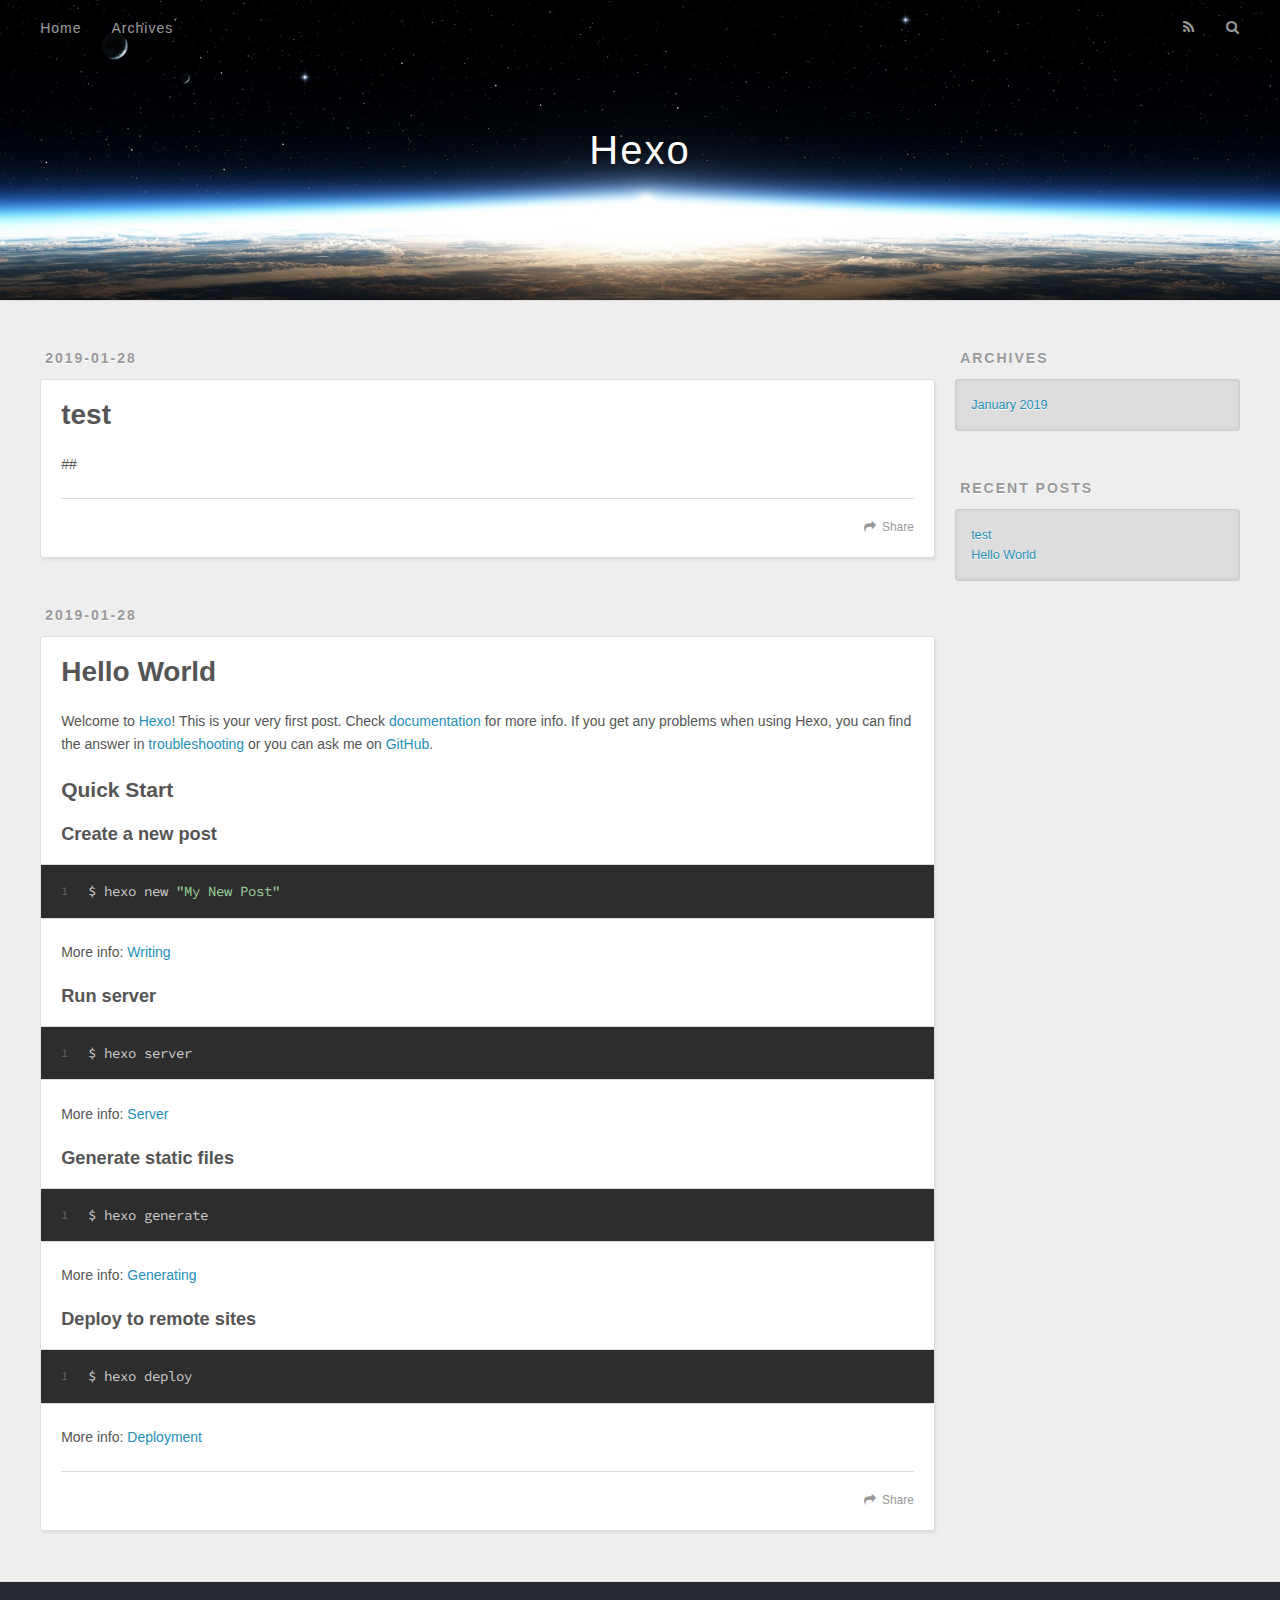
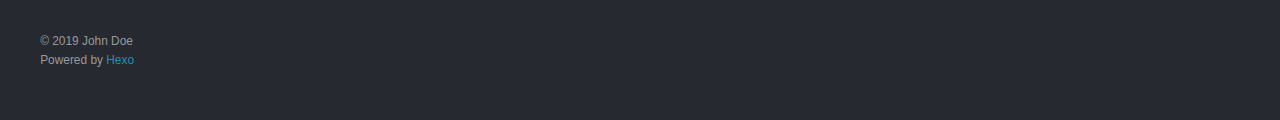
==== index.html @ 54858bb7 "Site updated: 2019-01-28 17:36:18" ====
<!DOCTYPE html>
<html>
<head><meta name="generator" content="Hexo 3.8.0">
  <meta charset="utf-8">
  

  
  <title>Hexo</title>
  <meta name="viewport" content="width=device-width, initial-scale=1, maximum-scale=1">
  <meta property="og:type" content="website">
<meta property="og:title" content="Hexo">
<meta property="og:url" content="http://yoursite.com/index.html">
<meta property="og:site_name" content="Hexo">
<meta property="og:locale" content="default">
<meta name="twitter:card" content="summary">
<meta name="twitter:title" content="Hexo">
  
    <link rel="alternate" href="/atom.xml" title="Hexo" type="application/atom+xml">
  
  
    <link rel="icon" href="/favicon.png">
  
  
    <link href="//fonts.googleapis.com/css?family=Source+Code+Pro" rel="stylesheet" type="text/css">
  
  <link rel="stylesheet" href="/css/style.css">
</head>
</html>
<body>
  <div id="container">
    <div id="wrap">
      <header id="header">
  <div id="banner"></div>
  <div id="header-outer" class="outer">
    <div id="header-title" class="inner">
      <h1 id="logo-wrap">
        <a href="/" id="logo">Hexo</a>
      </h1>
      
    </div>
    <div id="header-inner" class="inner">
      <nav id="main-nav">
        <a id="main-nav-toggle" class="nav-icon"></a>
        
          <a class="main-nav-link" href="/">Home</a>
        
          <a class="main-nav-link" href="/archives">Archives</a>
        
      </nav>
      <nav id="sub-nav">
        
          <a id="nav-rss-link" class="nav-icon" href="/atom.xml" title="RSS Feed"></a>
        
        <a id="nav-search-btn" class="nav-icon" title="Search"></a>
      </nav>
      <div id="search-form-wrap">
        <form action="//google.com/search" method="get" accept-charset="UTF-8" class="search-form"><input type="search" name="q" class="search-form-input" placeholder="Search"><button type="submit" class="search-form-submit">&#xF002;</button><input type="hidden" name="sitesearch" value="http://yoursite.com"></form>
      </div>
    </div>
  </div>
</header>
      <div class="outer">
        <section id="main">
  
    <article id="post-test" class="article article-type-post" itemscope="" itemprop="blogPost">
  <div class="article-meta">
    <a href="/2019/01/28/test/" class="article-date">
  <time datetime="2019-01-28T07:30:56.000Z" itemprop="datePublished">2019-01-28</time>
</a>
    
  </div>
  <div class="article-inner">
    
    
      <header class="article-header">
        
  
    <h1 itemprop="name">
      <a class="article-title" href="/2019/01/28/test/">test</a>
    </h1>
  

      </header>
    
    <div class="article-entry" itemprop="articleBody">
      
        <p>## </p>

      
    </div>
    <footer class="article-footer">
      <a data-url="http://yoursite.com/2019/01/28/test/" data-id="cjrg51cmo0001dwgxxmwcrqjn" class="article-share-link">Share</a>
      
      
    </footer>
  </div>
  
</article>


  
    <article id="post-hello-world" class="article article-type-post" itemscope="" itemprop="blogPost">
  <div class="article-meta">
    <a href="/2019/01/28/hello-world/" class="article-date">
  <time datetime="2019-01-28T06:48:23.303Z" itemprop="datePublished">2019-01-28</time>
</a>
    
  </div>
  <div class="article-inner">
    
    
      <header class="article-header">
        
  
    <h1 itemprop="name">
      <a class="article-title" href="/2019/01/28/hello-world/">Hello World</a>
    </h1>
  

      </header>
    
    <div class="article-entry" itemprop="articleBody">
      
        <p>Welcome to <a href="https://hexo.io/" target="_blank" rel="noopener">Hexo</a>! This is your very first post. Check <a href="https://hexo.io/docs/" target="_blank" rel="noopener">documentation</a> for more info. If you get any problems when using Hexo, you can find the answer in <a href="https://hexo.io/docs/troubleshooting.html" target="_blank" rel="noopener">troubleshooting</a> or you can ask me on <a href="https://github.com/hexojs/hexo/issues" target="_blank" rel="noopener">GitHub</a>.</p>
<h2 id="Quick-Start"><a href="#Quick-Start" class="headerlink" title="Quick Start"></a>Quick Start</h2><h3 id="Create-a-new-post"><a href="#Create-a-new-post" class="headerlink" title="Create a new post"></a>Create a new post</h3><figure class="highlight bash"><table><tr><td class="gutter"><pre><span class="line">1</span><br></pre></td><td class="code"><pre><span class="line">$ hexo new <span class="string">"My New Post"</span></span><br></pre></td></tr></table></figure>
<p>More info: <a href="https://hexo.io/docs/writing.html" target="_blank" rel="noopener">Writing</a></p>
<h3 id="Run-server"><a href="#Run-server" class="headerlink" title="Run server"></a>Run server</h3><figure class="highlight bash"><table><tr><td class="gutter"><pre><span class="line">1</span><br></pre></td><td class="code"><pre><span class="line">$ hexo server</span><br></pre></td></tr></table></figure>
<p>More info: <a href="https://hexo.io/docs/server.html" target="_blank" rel="noopener">Server</a></p>
<h3 id="Generate-static-files"><a href="#Generate-static-files" class="headerlink" title="Generate static files"></a>Generate static files</h3><figure class="highlight bash"><table><tr><td class="gutter"><pre><span class="line">1</span><br></pre></td><td class="code"><pre><span class="line">$ hexo generate</span><br></pre></td></tr></table></figure>
<p>More info: <a href="https://hexo.io/docs/generating.html" target="_blank" rel="noopener">Generating</a></p>
<h3 id="Deploy-to-remote-sites"><a href="#Deploy-to-remote-sites" class="headerlink" title="Deploy to remote sites"></a>Deploy to remote sites</h3><figure class="highlight bash"><table><tr><td class="gutter"><pre><span class="line">1</span><br></pre></td><td class="code"><pre><span class="line">$ hexo deploy</span><br></pre></td></tr></table></figure>
<p>More info: <a href="https://hexo.io/docs/deployment.html" target="_blank" rel="noopener">Deployment</a></p>

      
    </div>
    <footer class="article-footer">
      <a data-url="http://yoursite.com/2019/01/28/hello-world/" data-id="cjrg51cmb0000dwgxkte7wqhw" class="article-share-link">Share</a>
      
      
    </footer>
  </div>
  
</article>


  


</section>
        
          <aside id="sidebar">
  
    

  
    

  
    
  
    
  <div class="widget-wrap">
    <h3 class="widget-title">Archives</h3>
    <div class="widget">
      <ul class="archive-list"><li class="archive-list-item"><a class="archive-list-link" href="/archives/2019/01/">January 2019</a></li></ul>
    </div>
  </div>


  
    
  <div class="widget-wrap">
    <h3 class="widget-title">Recent Posts</h3>
    <div class="widget">
      <ul>
        
          <li>
            <a href="/2019/01/28/test/">test</a>
          </li>
        
          <li>
            <a href="/2019/01/28/hello-world/">Hello World</a>
          </li>
        
      </ul>
    </div>
  </div>

  
</aside>
        
      </div>
      <footer id="footer">
  
  <div class="outer">
    <div id="footer-info" class="inner">
      &copy; 2019 John Doe<br>
      Powered by <a href="http://hexo.io/" target="_blank">Hexo</a>
    </div>
  </div>
</footer>
    </div>
    <nav id="mobile-nav">
  
    <a href="/" class="mobile-nav-link">Home</a>
  
    <a href="/archives" class="mobile-nav-link">Archives</a>
  
</nav>
    

<script src="//ajax.googleapis.com/ajax/libs/jquery/2.0.3/jquery.min.js"></script>


  <link rel="stylesheet" href="/fancybox/jquery.fancybox.css">
  <script src="/fancybox/jquery.fancybox.pack.js"></script>


<script src="/js/script.js"></script>



  </div>
</body>
</html>
---- css/style.css ----
body {
  width: 100%;
}
body:before,
body:after {
  content: "";
  display: table;
}
body:after {
  clear: both;
}
html,
body,
div,
span,
applet,
object,
iframe,
h1,
h2,
h3,
h4,
h5,
h6,
p,
blockquote,
pre,
a,
abbr,
acronym,
address,
big,
cite,
code,
del,
dfn,
em,
img,
ins,
kbd,
q,
s,
samp,
small,
strike,
strong,
sub,
sup,
tt,
var,
dl,
dt,
dd,
ol,
ul,
li,
fieldset,
form,
label,
legend,
table,
caption,
tbody,
tfoot,
thead,
tr,
th,
td {
  margin: 0;
  padding: 0;
  border: 0;
  outline: 0;
  font-weight: inherit;
  font-style: inherit;
  font-family: inherit;
  font-size: 100%;
  vertical-align: baseline;
}
body {
  line-height: 1;
  color: #000;
  background: #fff;
}
ol,
ul {
  list-style: none;
}
table {
  border-collapse: separate;
  border-spacing: 0;
  vertical-align: middle;
}
caption,
th,
td {
  text-align: left;
  font-weight: normal;
  vertical-align: middle;
}
a img {
  border: none;
}
input,
button {
  margin: 0;
  padding: 0;
}
input::-moz-focus-inner,
button::-moz-focus-inner {
  border: 0;
  padding: 0;
}
@font-face {
  font-family: FontAwesome;
  font-style: normal;
  font-weight: normal;
  src: url("fonts/fontawesome-webfont.eot?v=#4.0.3");
  src: url("fonts/fontawesome-webfont.eot?#iefix&v=#4.0.3") format("embedded-opentype"), url("fonts/fontawesome-webfont.woff?v=#4.0.3") format("woff"), url("fonts/fontawesome-webfont.ttf?v=#4.0.3") format("truetype"), url("fonts/fontawesome-webfont.svg#fontawesomeregular?v=#4.0.3") format("svg");
}
html,
body,
#container {
  height: 100%;
}
body {
  background: #eee;
  font: 14px -apple-system, BlinkMacSystemFont, "Segoe UI", "Roboto", "Oxygen", "Ubuntu", "Cantarell", "Fira Sans", "Droid Sans", "Helvetica Neue", sans-serif;
  -webkit-text-size-adjust: 100%;
}
.outer {
  max-width: 1220px;
  margin: 0 auto;
  padding: 0 20px;
}
.outer:before,
.outer:after {
  content: "";
  display: table;
}
.outer:after {
  clear: both;
}
.inner {
  display: inline;
  float: left;
  width: 98.33333333333333%;
  margin: 0 0.833333333333333%;
}
.left,
.alignleft {
  float: left;
}
.right,
.alignright {
  float: right;
}
.clear {
  clear: both;
}
#container {
  position: relative;
}
.mobile-nav-on {
  overflow: hidden;
}
#wrap {
  height: 100%;
  width: 100%;
  position: absolute;
  top: 0;
  left: 0;
  -webkit-transition: 0.2s ease-out;
  -moz-transition: 0.2s ease-out;
  -ms-transition: 0.2s ease-out;
  transition: 0.2s ease-out;
  z-index: 1;
  background: #eee;
}
.mobile-nav-on #wrap {
  left: 280px;
}
@media screen and (min-width: 768px) {
  #main {
    display: inline;
    float: left;
    width: 73.33333333333333%;
    margin: 0 0.833333333333333%;
  }
}
.article-date,
.article-category-link,
.archive-year,
.widget-title {
  text-decoration: none;
  text-transform: uppercase;
  letter-spacing: 2px;
  color: #999;
  margin-bottom: 1em;
  margin-left: 5px;
  line-height: 1em;
  text-shadow: 0 1px #fff;
  font-weight: bold;
}
.article-inner,
.archive-article-inner {
  background: #fff;
  -webkit-box-shadow: 1px 2px 3px #ddd;
  box-shadow: 1px 2px 3px #ddd;
  border: 1px solid #ddd;
  border-radius: 3px;
}
.article-entry h1,
.widget h1 {
  font-size: 2em;
}
.article-entry h2,
.widget h2 {
  font-size: 1.5em;
}
.article-entry h3,
.widget h3 {
  font-size: 1.3em;
}
.article-entry h4,
.widget h4 {
  font-size: 1.2em;
}
.article-entry h5,
.widget h5 {
  font-size: 1em;
}
.article-entry h6,
.widget h6 {
  font-size: 1em;
  color: #999;
}
.article-entry hr,
.widget hr {
  border: 1px dashed #ddd;
}
.article-entry strong,
.widget strong {
  font-weight: bold;
}
.article-entry em,
.widget em,
.article-entry cite,
.widget cite {
  font-style: italic;
}
.article-entry sup,
.widget sup,
.article-entry sub,
.widget sub {
  font-size: 0.75em;
  line-height: 0;
  position: relative;
  vertical-align: baseline;
}
.article-entry sup,
.widget sup {
  top: -0.5em;
}
.article-entry sub,
.widget sub {
  bottom: -0.2em;
}
.article-entry small,
.widget small {
  font-size: 0.85em;
}
.article-entry acronym,
.widget acronym,
.article-entry abbr,
.widget abbr {
  border-bottom: 1px dotted;
}
.article-entry ul,
.widget ul,
.article-entry ol,
.widget ol,
.article-entry dl,
.widget dl {
  margin: 0 20px;
  line-height: 1.6em;
}
.article-entry ul ul,
.widget ul ul,
.article-entry ol ul,
.widget ol ul,
.article-entry ul ol,
.widget ul ol,
.article-entry ol ol,
.widget ol ol {
  margin-top: 0;
  margin-bottom: 0;
}
.article-entry ul,
.widget ul {
  list-style: disc;
}
.article-entry ol,
.widget ol {
  list-style: decimal;
}
.article-entry dt,
.widget dt {
  font-weight: bold;
}
#header {
  height: 300px;
  position: relative;
  border-bottom: 1px solid #ddd;
}
#header:before,
#header:after {
  content: "";
  position: absolute;
  left: 0;
  right: 0;
  height: 40px;
}
#header:before {
  top: 0;
  background: -webkit-linear-gradient(rgba(0,0,0,0.2), transparent);
  background: -moz-linear-gradient(rgba(0,0,0,0.2), transparent);
  background: -ms-linear-gradient(rgba(0,0,0,0.2), transparent);
  background: linear-gradient(rgba(0,0,0,0.2), transparent);
}
#header:after {
  bottom: 0;
  background: -webkit-linear-gradient(transparent, rgba(0,0,0,0.2));
  background: -moz-linear-gradient(transparent, rgba(0,0,0,0.2));
  background: -ms-linear-gradient(transparent, rgba(0,0,0,0.2));
  background: linear-gradient(transparent, rgba(0,0,0,0.2));
}
#header-outer {
  height: 100%;
  position: relative;
}
#header-inner {
  position: relative;
  overflow: hidden;
}
#banner {
  position: absolute;
  top: 0;
  left: 0;
  width: 100%;
  height: 100%;
  background: url("images/banner.jpg") center #000;
  -webkit-background-size: cover;
  -moz-background-size: cover;
  background-size: cover;
  z-index: -1;
}
#header-title {
  text-align: center;
  height: 40px;
  position: absolute;
  top: 50%;
  left: 0;
  margin-top: -20px;
}
#logo,
#subtitle {
  text-decoration: none;
  color: #fff;
  font-weight: 300;
  text-shadow: 0 1px 4px rgba(0,0,0,0.3);
}
#logo {
  font-size: 40px;
  line-height: 40px;
  letter-spacing: 2px;
}
#subtitle {
  font-size: 16px;
  line-height: 16px;
  letter-spacing: 1px;
}
#subtitle-wrap {
  margin-top: 16px;
}
#main-nav {
  float: left;
  margin-left: -15px;
}
.nav-icon,
.main-nav-link {
  float: left;
  color: #fff;
  opacity: 0.6;
  text-decoration: none;
  text-shadow: 0 1px rgba(0,0,0,0.2);
  -webkit-transition: opacity 0.2s;
  -moz-transition: opacity 0.2s;
  -ms-transition: opacity 0.2s;
  transition: opacity 0.2s;
  display: block;
  padding: 20px 15px;
}
.nav-icon:hover,
.main-nav-link:hover {
  opacity: 1;
}
.nav-icon {
  font-family: FontAwesome;
  text-align: center;
  font-size: 14px;
  width: 14px;
  height: 14px;
  padding: 20px 15px;
  position: relative;
  cursor: pointer;
}
.main-nav-link {
  font-weight: 300;
  letter-spacing: 1px;
}
@media screen and (max-width: 479px) {
  .main-nav-link {
    display: none;
  }
}
#main-nav-toggle {
  display: none;
}
#main-nav-toggle:before {
  content: "\f0c9";
}
@media screen and (max-width: 479px) {
  #main-nav-toggle {
    display: block;
  }
}
#sub-nav {
  float: right;
  margin-right: -15px;
}
#nav-rss-link:before {
  content: "\f09e";
}
#nav-search-btn:before {
  content: "\f002";
}
#search-form-wrap {
  position: absolute;
  top: 15px;
  width: 150px;
  height: 30px;
  right: -150px;
  opacity: 0;
  -webkit-transition: 0.2s ease-out;
  -moz-transition: 0.2s ease-out;
  -ms-transition: 0.2s ease-out;
  transition: 0.2s ease-out;
}
#search-form-wrap.on {
  opacity: 1;
  right: 0;
}
@media screen and (max-width: 479px) {
  #search-form-wrap {
    width: 100%;
    right: -100%;
  }
}
.search-form {
  position: absolute;
  top: 0;
  left: 0;
  right: 0;
  background: #fff;
  padding: 5px 15px;
  border-radius: 15px;
  -webkit-box-shadow: 0 0 10px rgba(0,0,0,0.3);
  box-shadow: 0 0 10px rgba(0,0,0,0.3);
}
.search-form-input {
  border: none;
  background: none;
  color: #555;
  width: 100%;
  font: 13px -apple-system, BlinkMacSystemFont, "Segoe UI", "Roboto", "Oxygen", "Ubuntu", "Cantarell", "Fira Sans", "Droid Sans", "Helvetica Neue", sans-serif;
  outline: none;
}
.search-form-input::-webkit-search-results-decoration,
.search-form-input::-webkit-search-cancel-button {
  -webkit-appearance: none;
}
.search-form-submit {
  position: absolute;
  top: 50%;
  right: 10px;
  margin-top: -7px;
  font: 13px FontAwesome;
  border: none;
  background: none;
  color: #bbb;
  cursor: pointer;
}
.search-form-submit:hover,
.search-form-submit:focus {
  color: #777;
}
.article {
  margin: 50px 0;
}
.article-inner {
  overflow: hidden;
}
.article-meta:before,
.article-meta:after {
  content: "";
  display: table;
}
.article-meta:after {
  clear: both;
}
.article-date {
  float: left;
}
.article-category {
  float: left;
  line-height: 1em;
  color: #ccc;
  text-shadow: 0 1px #fff;
  margin-left: 8px;
}
.article-category:before {
  content: "\2022";
}
.article-category-link {
  margin: 0 12px 1em;
}
.article-header {
  padding: 20px 20px 0;
}
.article-title {
  text-decoration: none;
  font-size: 2em;
  font-weight: bold;
  color: #555;
  line-height: 1.1em;
  -webkit-transition: color 0.2s;
  -moz-transition: color 0.2s;
  -ms-transition: color 0.2s;
  transition: color 0.2s;
}
a.article-title:hover {
  color: #258fb8;
}
.article-entry {
  color: #555;
  padding: 0 20px;
}
.article-entry:before,
.article-entry:after {
  content: "";
  display: table;
}
.article-entry:after {
  clear: both;
}
.article-entry p,
.article-entry table {
  line-height: 1.6em;
  margin: 1.6em 0;
}
.article-entry h1,
.article-entry h2,
.article-entry h3,
.article-entry h4,
.article-entry h5,
.article-entry h6 {
  font-weight: bold;
}
.article-entry h1,
.article-entry h2,
.article-entry h3,
.article-entry h4,
.article-entry h5,
.article-entry h6 {
  line-height: 1.1em;
  margin: 1.1em 0;
}
.article-entry a {
  color: #258fb8;
  text-decoration: none;
}
.article-entry a:hover {
  text-decoration: underline;
}
.article-entry ul,
.article-entry ol,
.article-entry dl {
  margin-top: 1.6em;
  margin-bottom: 1.6em;
}
.article-entry img,
.article-entry video {
  max-width: 100%;
  height: auto;
  display: block;
  margin: auto;
}
.article-entry iframe {
  border: none;
}
.article-entry table {
  width: 100%;
  border-collapse: collapse;
  border-spacing: 0;
}
.article-entry th {
  font-weight: bold;
  border-bottom: 3px solid #ddd;
  padding-bottom: 0.5em;
}
.article-entry td {
  border-bottom: 1px solid #ddd;
  padding: 10px 0;
}
.article-entry blockquote {
  font-family: Georgia, "Times New Roman", serif;
  font-size: 1.4em;
  margin: 1.6em 20px;
  text-align: center;
}
.article-entry blockquote footer {
  font-size: 14px;
  margin: 1.6em 0;
  font-family: -apple-system, BlinkMacSystemFont, "Segoe UI", "Roboto", "Oxygen", "Ubuntu", "Cantarell", "Fira Sans", "Droid Sans", "Helvetica Neue", sans-serif;
}
.article-entry blockquote footer cite:before {
  content: "—";
  padding: 0 0.5em;
}
.article-entry .pullquote {
  text-align: left;
  width: 45%;
  margin: 0;
}
.article-entry .pullquote.left {
  margin-left: 0.5em;
  margin-right: 1em;
}
.article-entry .pullquote.right {
  margin-right: 0.5em;
  margin-left: 1em;
}
.article-entry .caption {
  color: #999;
  display: block;
  font-size: 0.9em;
  margin-top: 0.5em;
  position: relative;
  text-align: center;
}
.article-entry .video-container {
  position: relative;
  padding-top: 56.25%;
  height: 0;
  overflow: hidden;
}
.article-entry .video-container iframe,
.article-entry .video-container object,
.article-entry .video-container embed {
  position: absolute;
  top: 0;
  left: 0;
  width: 100%;
  height: 100%;
  margin-top: 0;
}
.article-more-link a {
  display: inline-block;
  line-height: 1em;
  padding: 6px 15px;
  border-radius: 15px;
  background: #eee;
  color: #999;
  text-shadow: 0 1px #fff;
  text-decoration: none;
}
.article-more-link a:hover {
  background: #258fb8;
  color: #fff;
  text-decoration: none;
  text-shadow: 0 1px #1e7293;
}
.article-footer {
  font-size: 0.85em;
  line-height: 1.6em;
  border-top: 1px solid #ddd;
  padding-top: 1.6em;
  margin: 0 20px 20px;
}
.article-footer:before,
.article-footer:after {
  content: "";
  display: table;
}
.article-footer:after {
  clear: both;
}
.article-footer a {
  color: #999;
  text-decoration: none;
}
.article-footer a:hover {
  color: #555;
}
.article-tag-list-item {
  float: left;
  margin-right: 10px;
}
.article-tag-list-link:before {
  content: "#";
}
.article-comment-link {
  float: right;
}
.article-comment-link:before {
  content: "\f075";
  font-family: FontAwesome;
  padding-right: 8px;
}
.article-share-link {
  cursor: pointer;
  float: right;
  margin-left: 20px;
}
.article-share-link:before {
  content: "\f064";
  font-family: FontAwesome;
  padding-right: 6px;
}
#article-nav {
  position: relative;
}
#article-nav:before,
#article-nav:after {
  content: "";
  display: table;
}
#article-nav:after {
  clear: both;
}
@media screen and (min-width: 768px) {
  #article-nav {
    margin: 50px 0;
  }
  #article-nav:before {
    width: 8px;
    height: 8px;
    position: absolute;
    top: 50%;
    left: 50%;
    margin-top: -4px;
    margin-left: -4px;
    content: "";
    border-radius: 50%;
    background: #ddd;
    -webkit-box-shadow: 0 1px 2px #fff;
    box-shadow: 0 1px 2px #fff;
  }
}
.article-nav-link-wrap {
  text-decoration: none;
  text-shadow: 0 1px #fff;
  color: #999;
  -webkit-box-sizing: border-box;
  -moz-box-sizing: border-box;
  box-sizing: border-box;
  margin-top: 50px;
  text-align: center;
  display: block;
}
.article-nav-link-wrap:hover {
  color: #555;
}
@media screen and (min-width: 768px) {
  .article-nav-link-wrap {
    width: 50%;
    margin-top: 0;
  }
}
@media screen and (min-width: 768px) {
  #article-nav-newer {
    float: left;
    text-align: right;
    padding-right: 20px;
  }
}
@media screen and (min-width: 768px) {
  #article-nav-older {
    float: right;
    text-align: left;
    padding-left: 20px;
  }
}
.article-nav-caption {
  text-transform: uppercase;
  letter-spacing: 2px;
  color: #ddd;
  line-height: 1em;
  font-weight: bold;
}
#article-nav-newer .article-nav-caption {
  margin-right: -2px;
}
.article-nav-title {
  font-size: 0.85em;
  line-height: 1.6em;
  margin-top: 0.5em;
}
.article-share-box {
  position: absolute;
  display: none;
  background: #fff;
  -webkit-box-shadow: 1px 2px 10px rgba(0,0,0,0.2);
  box-shadow: 1px 2px 10px rgba(0,0,0,0.2);
  border-radius: 3px;
  margin-left: -145px;
  overflow: hidden;
  z-index: 1;
}
.article-share-box.on {
  display: block;
}
.article-share-input {
  width: 100%;
  background: none;
  -webkit-box-sizing: border-box;
  -moz-box-sizing: border-box;
  box-sizing: border-box;
  font: 14px -apple-system, BlinkMacSystemFont, "Segoe UI", "Roboto", "Oxygen", "Ubuntu", "Cantarell", "Fira Sans", "Droid Sans", "Helvetica Neue", sans-serif;
  padding: 0 15px;
  color: #555;
  outline: none;
  border: 1px solid #ddd;
  border-radius: 3px 3px 0 0;
  height: 36px;
  line-height: 36px;
}
.article-share-links {
  background: #eee;
}
.article-share-links:before,
.article-share-links:after {
  content: "";
  display: table;
}
.article-share-links:after {
  clear: both;
}
.article-share-twitter,
.article-share-facebook,
.article-share-pinterest,
.article-share-google {
  width: 50px;
  height: 36px;
  display: block;
  float: left;
  position: relative;
  color: #999;
  text-shadow: 0 1px #fff;
}
.article-share-twitter:before,
.article-share-facebook:before,
.article-share-pinterest:before,
.article-share-google:before {
  font-size: 20px;
  font-family: FontAwesome;
  width: 20px;
  height: 20px;
  position: absolute;
  top: 50%;
  left: 50%;
  margin-top: -10px;
  margin-left: -10px;
  text-align: center;
}
.article-share-twitter:hover,
.article-share-facebook:hover,
.article-share-pinterest:hover,
.article-share-google:hover {
  color: #fff;
}
.article-share-twitter:before {
  content: "\f099";
}
.article-share-twitter:hover {
  background: #00aced;
  text-shadow: 0 1px #008abe;
}
.article-share-facebook:before {
  content: "\f09a";
}
.article-share-facebook:hover {
  background: #3b5998;
  text-shadow: 0 1px #2f477a;
}
.article-share-pinterest:before {
  content: "\f0d2";
}
.article-share-pinterest:hover {
  background: #cb2027;
  text-shadow: 0 1px #a21a1f;
}
.article-share-google:before {
  content: "\f0d5";
}
.article-share-google:hover {
  background: #dd4b39;
  text-shadow: 0 1px #be3221;
}
.article-gallery {
  background: #000;
  position: relative;
}
.article-gallery-photos {
  position: relative;
  overflow: hidden;
}
.article-gallery-img {
  display: none;
  max-width: 100%;
}
.article-gallery-img:first-child {
  display: block;
}
.article-gallery-img.loaded {
  position: absolute;
  display: block;
}
.article-gallery-img img {
  display: block;
  max-width: 100%;
  margin: 0 auto;
}
#comments {
  background: #fff;
  -webkit-box-shadow: 1px 2px 3px #ddd;
  box-shadow: 1px 2px 3px #ddd;
  padding: 20px;
  border: 1px solid #ddd;
  border-radius: 3px;
  margin: 50px 0;
}
#comments a {
  color: #258fb8;
}
.archives-wrap {
  margin: 50px 0;
}
.archives:before,
.archives:after {
  content: "";
  display: table;
}
.archives:after {
  clear: both;
}
.archive-year-wrap {
  margin-bottom: 1em;
}
.archives {
  -webkit-column-gap: 10px;
  -moz-column-gap: 10px;
  column-gap: 10px;
}
@media screen and (min-width: 480px) and (max-width: 767px) {
  .archives {
    -webkit-column-count: 2;
    -moz-column-count: 2;
    column-count: 2;
  }
}
@media screen and (min-width: 768px) {
  .archives {
    -webkit-column-count: 3;
    -moz-column-count: 3;
    column-count: 3;
  }
}
.archive-article {
  -webkit-column-break-inside: avoid;
  page-break-inside: avoid;
  overflow: hidden;
  break-inside: avoid-column;
}
.archive-article-inner {
  padding: 10px;
  margin-bottom: 15px;
}
.archive-article-title {
  text-decoration: none;
  font-weight: bold;
  color: #555;
  -webkit-transition: color 0.2s;
  -moz-transition: color 0.2s;
  -ms-transition: color 0.2s;
  transition: color 0.2s;
  line-height: 1.6em;
}
.archive-article-title:hover {
  color: #258fb8;
}
.archive-article-footer {
  margin-top: 1em;
}
.archive-article-date {
  color: #999;
  text-decoration: none;
  font-size: 0.85em;
  line-height: 1em;
  margin-bottom: 0.5em;
  display: block;
}
#page-nav {
  margin: 50px auto;
  background: #fff;
  -webkit-box-shadow: 1px 2px 3px #ddd;
  box-shadow: 1px 2px 3px #ddd;
  border: 1px solid #ddd;
  border-radius: 3px;
  text-align: center;
  color: #999;
  overflow: hidden;
}
#page-nav:before,
#page-nav:after {
  content: "";
  display: table;
}
#page-nav:after {
  clear: both;
}
#page-nav a,
#page-nav span {
  padding: 10px 20px;
  line-height: 1;
  height: 2ex;
}
#page-nav a {
  color: #999;
  text-decoration: none;
}
#page-nav a:hover {
  background: #999;
  color: #fff;
}
#page-nav .prev {
  float: left;
}
#page-nav .next {
  float: right;
}
#page-nav .page-number {
  display: inline-block;
}
@media screen and (max-width: 479px) {
  #page-nav .page-number {
    display: none;
  }
}
#page-nav .current {
  color: #555;
  font-weight: bold;
}
#page-nav .space {
  color: #ddd;
}
#footer {
  background: #262a30;
  padding: 50px 0;
  border-top: 1px solid #ddd;
  color: #999;
}
#footer a {
  color: #258fb8;
  text-decoration: none;
}
#footer a:hover {
  text-decoration: underline;
}
#footer-info {
  line-height: 1.6em;
  font-size: 0.85em;
}
.article-entry pre,
.article-entry .highlight {
  background: #2d2d2d;
  margin: 0 -20px;
  padding: 15px 20px;
  border-style: solid;
  border-color: #ddd;
  border-width: 1px 0;
  overflow: auto;
  color: #ccc;
  line-height: 22.400000000000002px;
}
.article-entry .highlight .gutter pre,
.article-entry .gist .gist-file .gist-data .line-numbers {
  color: #666;
  font-size: 0.85em;
}
.article-entry pre,
.article-entry code {
  font-family: "Source Code Pro", Consolas, Monaco, Menlo, Consolas, monospace;
}
.article-entry code {
  background: #eee;
  text-shadow: 0 1px #fff;
  padding: 0 0.3em;
}
.article-entry pre code {
  background: none;
  text-shadow: none;
  padding: 0;
}
.article-entry .highlight pre {
  border: none;
  margin: 0;
  padding: 0;
}
.article-entry .highlight table {
  margin: 0;
  width: auto;
}
.article-entry .highlight td {
  border: none;
  padding: 0;
}
.article-entry .highlight figcaption {
  font-size: 0.85em;
  color: #999;
  line-height: 1em;
  margin-bottom: 1em;
}
.article-entry .highlight figcaption:before,
.article-entry .highlight figcaption:after {
  content: "";
  display: table;
}
.article-entry .highlight figcaption:after {
  clear: both;
}
.article-entry .highlight figcaption a {
  float: right;
}
.article-entry .highlight .gutter pre {
  text-align: right;
  padding-right: 20px;
}
.article-entry .highlight .line {
  height: 22.400000000000002px;
}
.article-entry .highlight .line.marked {
  background: #515151;
}
.article-entry .gist {
  margin: 0 -20px;
  border-style: solid;
  border-color: #ddd;
  border-width: 1px 0;
  background: #2d2d2d;
  padding: 15px 20px 15px 0;
}
.article-entry .gist .gist-file {
  border: none;
  font-family: "Source Code Pro", Consolas, Monaco, Menlo, Consolas, monospace;
  margin: 0;
}
.article-entry .gist .gist-file .gist-data {
  background: none;
  border: none;
}
.article-entry .gist .gist-file .gist-data .line-numbers {
  background: none;
  border: none;
  padding: 0 20px 0 0;
}
.article-entry .gist .gist-file .gist-data .line-data {
  padding: 0 !important;
}
.article-entry .gist .gist-file .highlight {
  margin: 0;
  padding: 0;
  border: none;
}
.article-entry .gist .gist-file .gist-meta {
  background: #2d2d2d;
  color: #999;
  font: 0.85em -apple-system, BlinkMacSystemFont, "Segoe UI", "Roboto", "Oxygen", "Ubuntu", "Cantarell", "Fira Sans", "Droid Sans", "Helvetica Neue", sans-serif;
  text-shadow: 0 0;
  padding: 0;
  margin-top: 1em;
  margin-left: 20px;
}
.article-entry .gist .gist-file .gist-meta a {
  color: #258fb8;
  font-weight: normal;
}
.article-entry .gist .gist-file .gist-meta a:hover {
  text-decoration: underline;
}
pre .comment,
pre .title {
  color: #999;
}
pre .variable,
pre .attribute,
pre .tag,
pre .regexp,
pre .ruby .constant,
pre .xml .tag .title,
pre .xml .pi,
pre .xml .doctype,
pre .html .doctype,
pre .css .id,
pre .css .class,
pre .css .pseudo {
  color: #f2777a;
}
pre .number,
pre .preprocessor,
pre .built_in,
pre .literal,
pre .params,
pre .constant {
  color: #f99157;
}
pre .class,
pre .ruby .class .title,
pre .css .rules .attribute {
  color: #9c9;
}
pre .string,
pre .value,
pre .inheritance,
pre .header,
pre .ruby .symbol,
pre .xml .cdata {
  color: #9c9;
}
pre .css .hexcolor {
  color: #6cc;
}
pre .function,
pre .python .decorator,
pre .python .title,
pre .ruby .function .title,
pre .ruby .title .keyword,
pre .perl .sub,
pre .javascript .title,
pre .coffeescript .title {
  color: #69c;
}
pre .keyword,
pre .javascript .function {
  color: #c9c;
}
@media screen and (max-width: 479px) {
  #mobile-nav {
    position: absolute;
    top: 0;
    left: 0;
    width: 280px;
    height: 100%;
    background: #191919;
    border-right: 1px solid #fff;
  }
}
@media screen and (max-width: 479px) {
  .mobile-nav-link {
    display: block;
    color: #999;
    text-decoration: none;
    padding: 15px 20px;
    font-weight: bold;
  }
  .mobile-nav-link:hover {
    color: #fff;
  }
}
@media screen and (min-width: 768px) {
  #sidebar {
    display: inline;
    float: left;
    width: 23.333333333333332%;
    margin: 0 0.833333333333333%;
  }
}
.widget-wrap {
  margin: 50px 0;
}
.widget {
  color: #777;
  text-shadow: 0 1px #fff;
  background: #ddd;
  -webkit-box-shadow: 0 -1px 4px #ccc inset;
  box-shadow: 0 -1px 4px #ccc inset;
  border: 1px solid #ccc;
  padding: 15px;
  border-radius: 3px;
}
.widget a {
  color: #258fb8;
  text-decoration: none;
}
.widget a:hover {
  text-decoration: underline;
}
.widget ul ul,
.widget ol ul,
.widget dl ul,
.widget ul ol,
.widget ol ol,
.widget dl ol,
.widget ul dl,
.widget ol dl,
.widget dl dl {
  margin-left: 15px;
  list-style: disc;
}
.widget {
  line-height: 1.6em;
  word-wrap: break-word;
  font-size: 0.9em;
}
.widget ul,
.widget ol {
  list-style: none;
  margin: 0;
}
.widget ul ul,
.widget ol ul,
.widget ul ol,
.widget ol ol {
  margin: 0 20px;
}
.widget ul ul,
.widget ol ul {
  list-style: disc;
}
.widget ul ol,
.widget ol ol {
  list-style: decimal;
}
.category-list-count,
.tag-list-count,
.archive-list-count {
  padding-left: 5px;
  color: #999;
  font-size: 0.85em;
}
.category-list-count:before,
.tag-list-count:before,
.archive-list-count:before {
  content: "(";
}
.category-list-count:after,
.tag-list-count:after,
.archive-list-count:after {
  content: ")";
}
.tagcloud a {
  margin-right: 5px;
  display: inline-block;
}
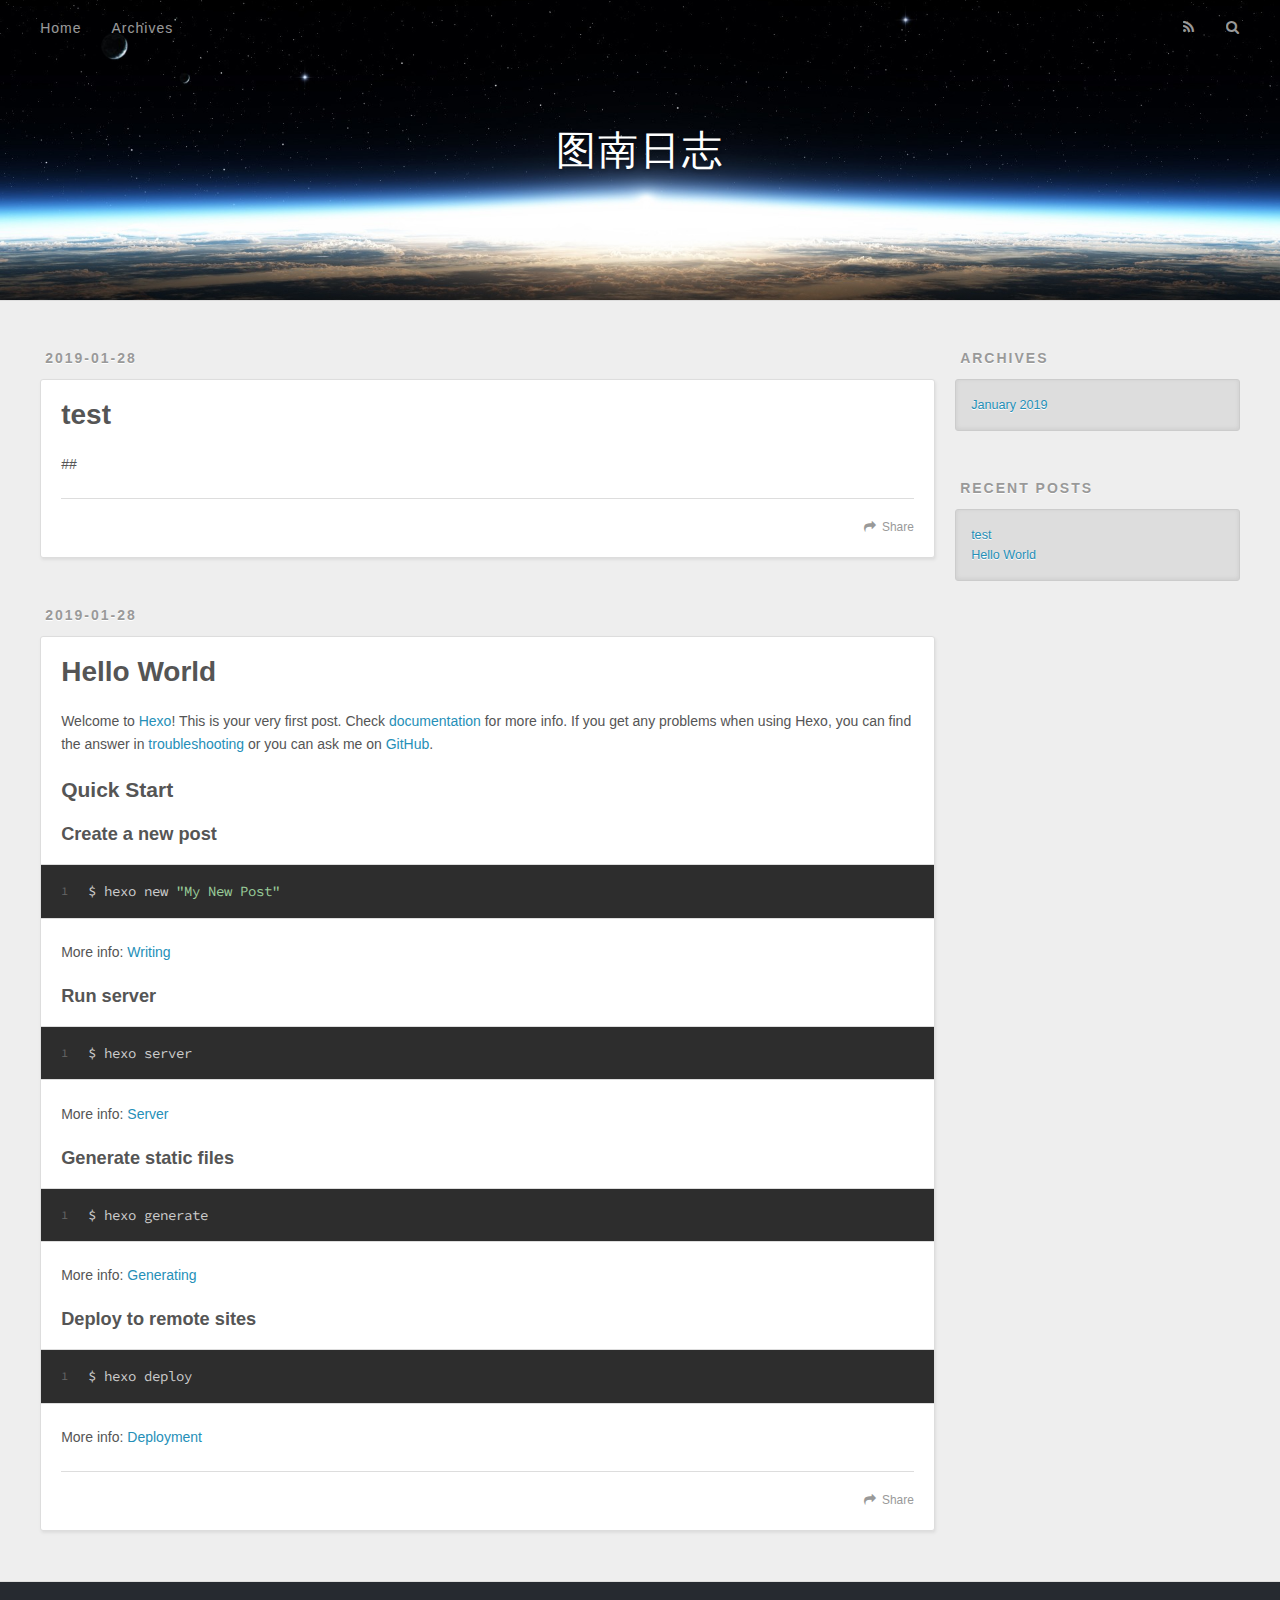
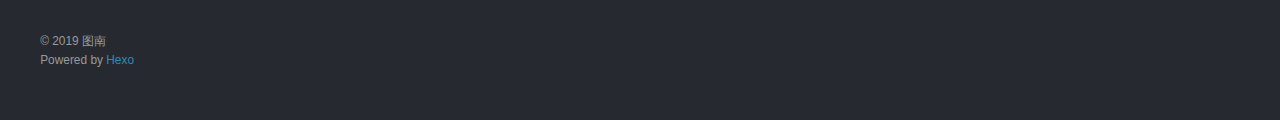
==== commit 4d3550e3: "Site updated: 2019-01-28 18:05:22" ====
--- a/index.html
+++ b/index.html
@@ -5,17 +5,17 @@
   
 
   
-  <title>Hexo</title>
+  <title>图南日志</title>
   <meta name="viewport" content="width=device-width, initial-scale=1, maximum-scale=1">
   <meta property="og:type" content="website">
-<meta property="og:title" content="Hexo">
+<meta property="og:title" content="图南日志">
 <meta property="og:url" content="http://yoursite.com/index.html">
-<meta property="og:site_name" content="Hexo">
+<meta property="og:site_name" content="图南日志">
 <meta property="og:locale" content="default">
 <meta name="twitter:card" content="summary">
-<meta name="twitter:title" content="Hexo">
-  
-    <link rel="alternate" href="/atom.xml" title="Hexo" type="application/atom+xml">
+<meta name="twitter:title" content="图南日志">
+  
+    <link rel="alternate" href="/atom.xml" title="图南日志" type="application/atom+xml">
   
   
     <link rel="icon" href="/favicon.png">
@@ -34,7 +34,7 @@
   <div id="header-outer" class="outer">
     <div id="header-title" class="inner">
       <h1 id="logo-wrap">
-        <a href="/" id="logo">Hexo</a>
+        <a href="/" id="logo">图南日志</a>
       </h1>
       
     </div>
@@ -89,7 +89,7 @@
       
     </div>
     <footer class="article-footer">
-      <a data-url="http://yoursite.com/2019/01/28/test/" data-id="cjrg51cmo0001dwgxxmwcrqjn" class="article-share-link">Share</a>
+      <a data-url="http://yoursite.com/2019/01/28/test/" data-id="cjrg62yvo0001j4gx0t2y2kkj" class="article-share-link">Share</a>
       
       
     </footer>
@@ -134,7 +134,7 @@
       
     </div>
     <footer class="article-footer">
-      <a data-url="http://yoursite.com/2019/01/28/hello-world/" data-id="cjrg51cmb0000dwgxkte7wqhw" class="article-share-link">Share</a>
+      <a data-url="http://yoursite.com/2019/01/28/hello-world/" data-id="cjrg62yv70000j4gxidd1m5io" class="article-share-link">Share</a>
       
       
     </footer>
@@ -194,7 +194,7 @@
   
   <div class="outer">
     <div id="footer-info" class="inner">
-      &copy; 2019 John Doe<br>
+      &copy; 2019 图南<br>
       Powered by <a href="http://hexo.io/" target="_blank">Hexo</a>
     </div>
   </div>
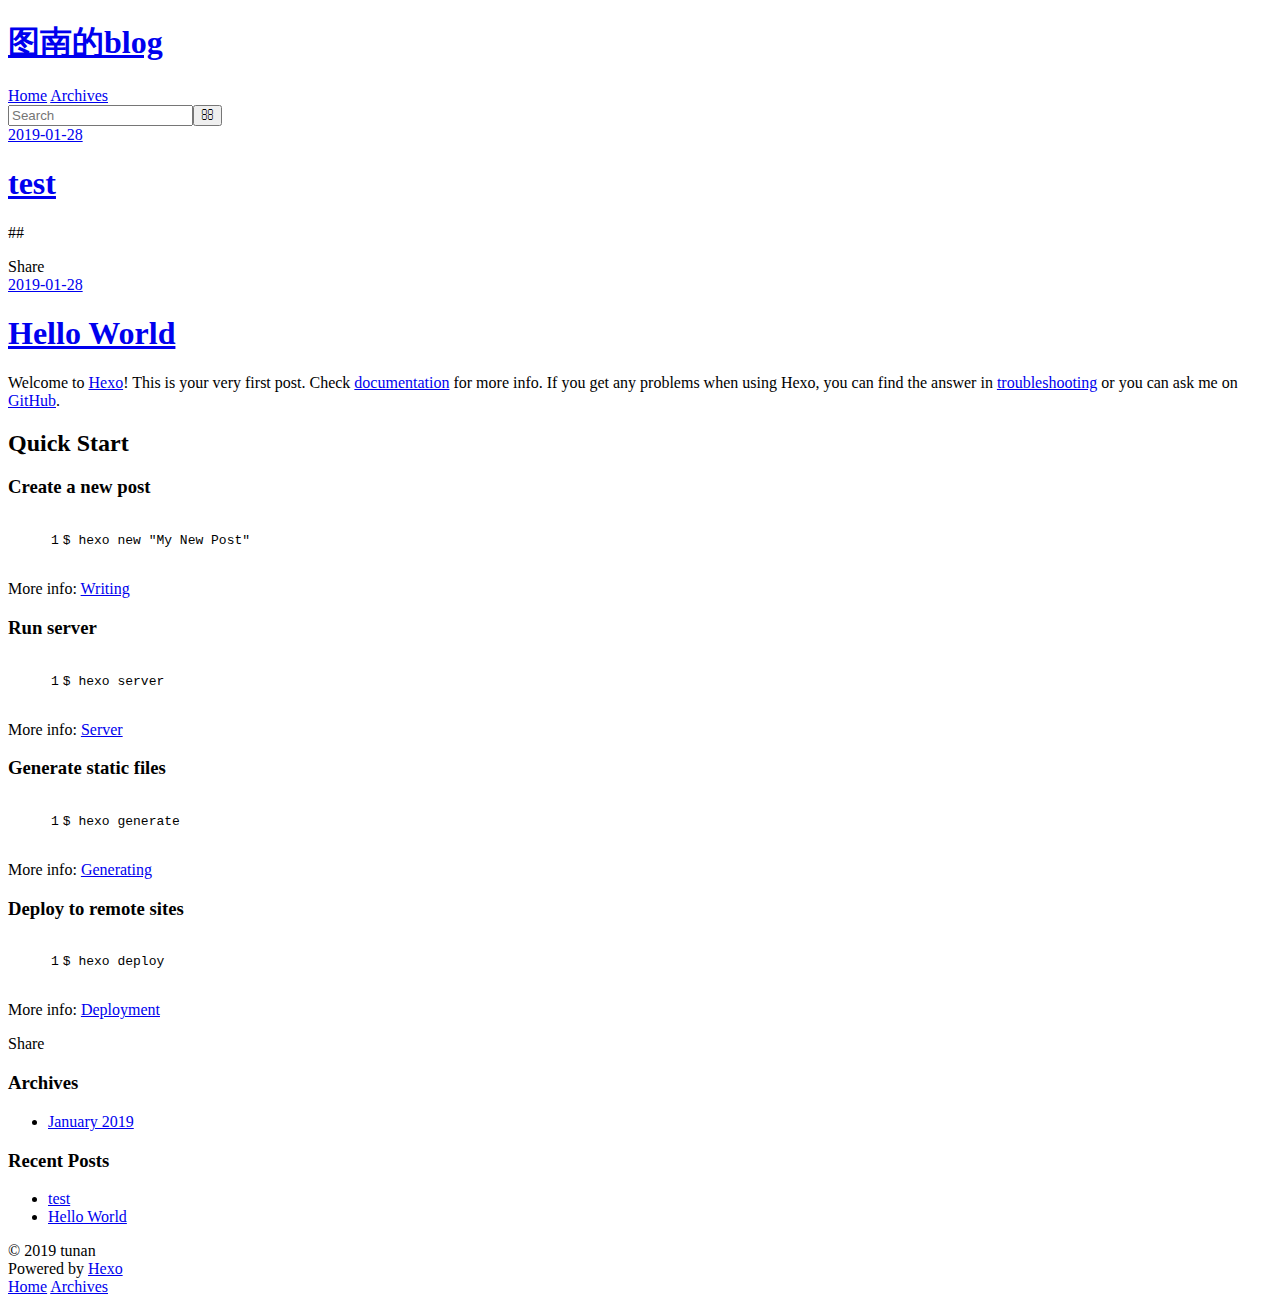
==== commit 6c2dad8b: "Site updated: 2019-01-28 18:31:47" ====
--- a/index.html
+++ b/index.html
@@ -5,17 +5,18 @@
   
 
   
-  <title>图南日志</title>
+  <title>图南的blog</title>
   <meta name="viewport" content="width=device-width, initial-scale=1, maximum-scale=1">
-  <meta property="og:type" content="website">
-<meta property="og:title" content="图南日志">
-<meta property="og:url" content="http://yoursite.com/index.html">
-<meta property="og:site_name" content="图南日志">
+  <meta name="keywords" content="java&#x2F;python">
+<meta property="og:type" content="website">
+<meta property="og:title" content="图南的blog">
+<meta property="og:url" content="https://sincerezzq.github.io/tunan.github.io/index.html/index.html">
+<meta property="og:site_name" content="图南的blog">
 <meta property="og:locale" content="default">
 <meta name="twitter:card" content="summary">
-<meta name="twitter:title" content="图南日志">
-  
-    <link rel="alternate" href="/atom.xml" title="图南日志" type="application/atom+xml">
+<meta name="twitter:title" content="图南的blog">
+  
+    <link rel="alternate" href="/tunan.github.io/atom.xml" title="图南的blog" type="application/atom+xml">
   
   
     <link rel="icon" href="/favicon.png">
@@ -23,7 +24,7 @@
   
     <link href="//fonts.googleapis.com/css?family=Source+Code+Pro" rel="stylesheet" type="text/css">
   
-  <link rel="stylesheet" href="/css/style.css">
+  <link rel="stylesheet" href="/tunan.github.io/css/style.css">
 </head>
 </html>
 <body>
@@ -34,7 +35,7 @@
   <div id="header-outer" class="outer">
     <div id="header-title" class="inner">
       <h1 id="logo-wrap">
-        <a href="/" id="logo">图南日志</a>
+        <a href="/tunan.github.io/" id="logo">图南的blog</a>
       </h1>
       
     </div>
@@ -42,19 +43,19 @@
       <nav id="main-nav">
         <a id="main-nav-toggle" class="nav-icon"></a>
         
-          <a class="main-nav-link" href="/">Home</a>
-        
-          <a class="main-nav-link" href="/archives">Archives</a>
+          <a class="main-nav-link" href="/tunan.github.io/">Home</a>
+        
+          <a class="main-nav-link" href="/tunan.github.io/archives">Archives</a>
         
       </nav>
       <nav id="sub-nav">
         
-          <a id="nav-rss-link" class="nav-icon" href="/atom.xml" title="RSS Feed"></a>
+          <a id="nav-rss-link" class="nav-icon" href="/tunan.github.io/atom.xml" title="RSS Feed"></a>
         
         <a id="nav-search-btn" class="nav-icon" title="Search"></a>
       </nav>
       <div id="search-form-wrap">
-        <form action="//google.com/search" method="get" accept-charset="UTF-8" class="search-form"><input type="search" name="q" class="search-form-input" placeholder="Search"><button type="submit" class="search-form-submit">&#xF002;</button><input type="hidden" name="sitesearch" value="http://yoursite.com"></form>
+        <form action="//google.com/search" method="get" accept-charset="UTF-8" class="search-form"><input type="search" name="q" class="search-form-input" placeholder="Search"><button type="submit" class="search-form-submit">&#xF002;</button><input type="hidden" name="sitesearch" value="https://sincerezzq.github.io/tunan.github.io/index.html"></form>
       </div>
     </div>
   </div>
@@ -64,7 +65,7 @@
   
     <article id="post-test" class="article article-type-post" itemscope="" itemprop="blogPost">
   <div class="article-meta">
-    <a href="/2019/01/28/test/" class="article-date">
+    <a href="/tunan.github.io/2019/01/28/test/" class="article-date">
   <time datetime="2019-01-28T07:30:56.000Z" itemprop="datePublished">2019-01-28</time>
 </a>
     
@@ -76,7 +77,7 @@
         
   
     <h1 itemprop="name">
-      <a class="article-title" href="/2019/01/28/test/">test</a>
+      <a class="article-title" href="/tunan.github.io/2019/01/28/test/">test</a>
     </h1>
   
 
@@ -89,7 +90,7 @@
       
     </div>
     <footer class="article-footer">
-      <a data-url="http://yoursite.com/2019/01/28/test/" data-id="cjrg62yvo0001j4gx0t2y2kkj" class="article-share-link">Share</a>
+      <a data-url="https://sincerezzq.github.io/tunan.github.io/index.html/2019/01/28/test/" data-id="cjrg70y2400018ggx9wtmia06" class="article-share-link">Share</a>
       
       
     </footer>
@@ -101,7 +102,7 @@
   
     <article id="post-hello-world" class="article article-type-post" itemscope="" itemprop="blogPost">
   <div class="article-meta">
-    <a href="/2019/01/28/hello-world/" class="article-date">
+    <a href="/tunan.github.io/2019/01/28/hello-world/" class="article-date">
   <time datetime="2019-01-28T06:48:23.303Z" itemprop="datePublished">2019-01-28</time>
 </a>
     
@@ -113,7 +114,7 @@
         
   
     <h1 itemprop="name">
-      <a class="article-title" href="/2019/01/28/hello-world/">Hello World</a>
+      <a class="article-title" href="/tunan.github.io/2019/01/28/hello-world/">Hello World</a>
     </h1>
   
 
@@ -134,7 +135,7 @@
       
     </div>
     <footer class="article-footer">
-      <a data-url="http://yoursite.com/2019/01/28/hello-world/" data-id="cjrg62yv70000j4gxidd1m5io" class="article-share-link">Share</a>
+      <a data-url="https://sincerezzq.github.io/tunan.github.io/index.html/2019/01/28/hello-world/" data-id="cjrg70y1q00008ggxzzxhkr2q" class="article-share-link">Share</a>
       
       
     </footer>
@@ -162,7 +163,7 @@
   <div class="widget-wrap">
     <h3 class="widget-title">Archives</h3>
     <div class="widget">
-      <ul class="archive-list"><li class="archive-list-item"><a class="archive-list-link" href="/archives/2019/01/">January 2019</a></li></ul>
+      <ul class="archive-list"><li class="archive-list-item"><a class="archive-list-link" href="/tunan.github.io/archives/2019/01/">January 2019</a></li></ul>
     </div>
   </div>
 
@@ -175,11 +176,11 @@
       <ul>
         
           <li>
-            <a href="/2019/01/28/test/">test</a>
+            <a href="/tunan.github.io/2019/01/28/test/">test</a>
           </li>
         
           <li>
-            <a href="/2019/01/28/hello-world/">Hello World</a>
+            <a href="/tunan.github.io/2019/01/28/hello-world/">Hello World</a>
           </li>
         
       </ul>
@@ -194,7 +195,7 @@
   
   <div class="outer">
     <div id="footer-info" class="inner">
-      &copy; 2019 图南<br>
+      &copy; 2019 tunan<br>
       Powered by <a href="http://hexo.io/" target="_blank">Hexo</a>
     </div>
   </div>
@@ -202,9 +203,9 @@
     </div>
     <nav id="mobile-nav">
   
-    <a href="/" class="mobile-nav-link">Home</a>
-  
-    <a href="/archives" class="mobile-nav-link">Archives</a>
+    <a href="/tunan.github.io/" class="mobile-nav-link">Home</a>
+  
+    <a href="/tunan.github.io/archives" class="mobile-nav-link">Archives</a>
   
 </nav>
     
@@ -212,11 +213,11 @@
 <script src="//ajax.googleapis.com/ajax/libs/jquery/2.0.3/jquery.min.js"></script>
 
 
-  <link rel="stylesheet" href="/fancybox/jquery.fancybox.css">
-  <script src="/fancybox/jquery.fancybox.pack.js"></script>
-
-
-<script src="/js/script.js"></script>
+  <link rel="stylesheet" href="/tunan.github.io/fancybox/jquery.fancybox.css">
+  <script src="/tunan.github.io/fancybox/jquery.fancybox.pack.js"></script>
+
+
+<script src="/tunan.github.io/js/script.js"></script>
 
 
 
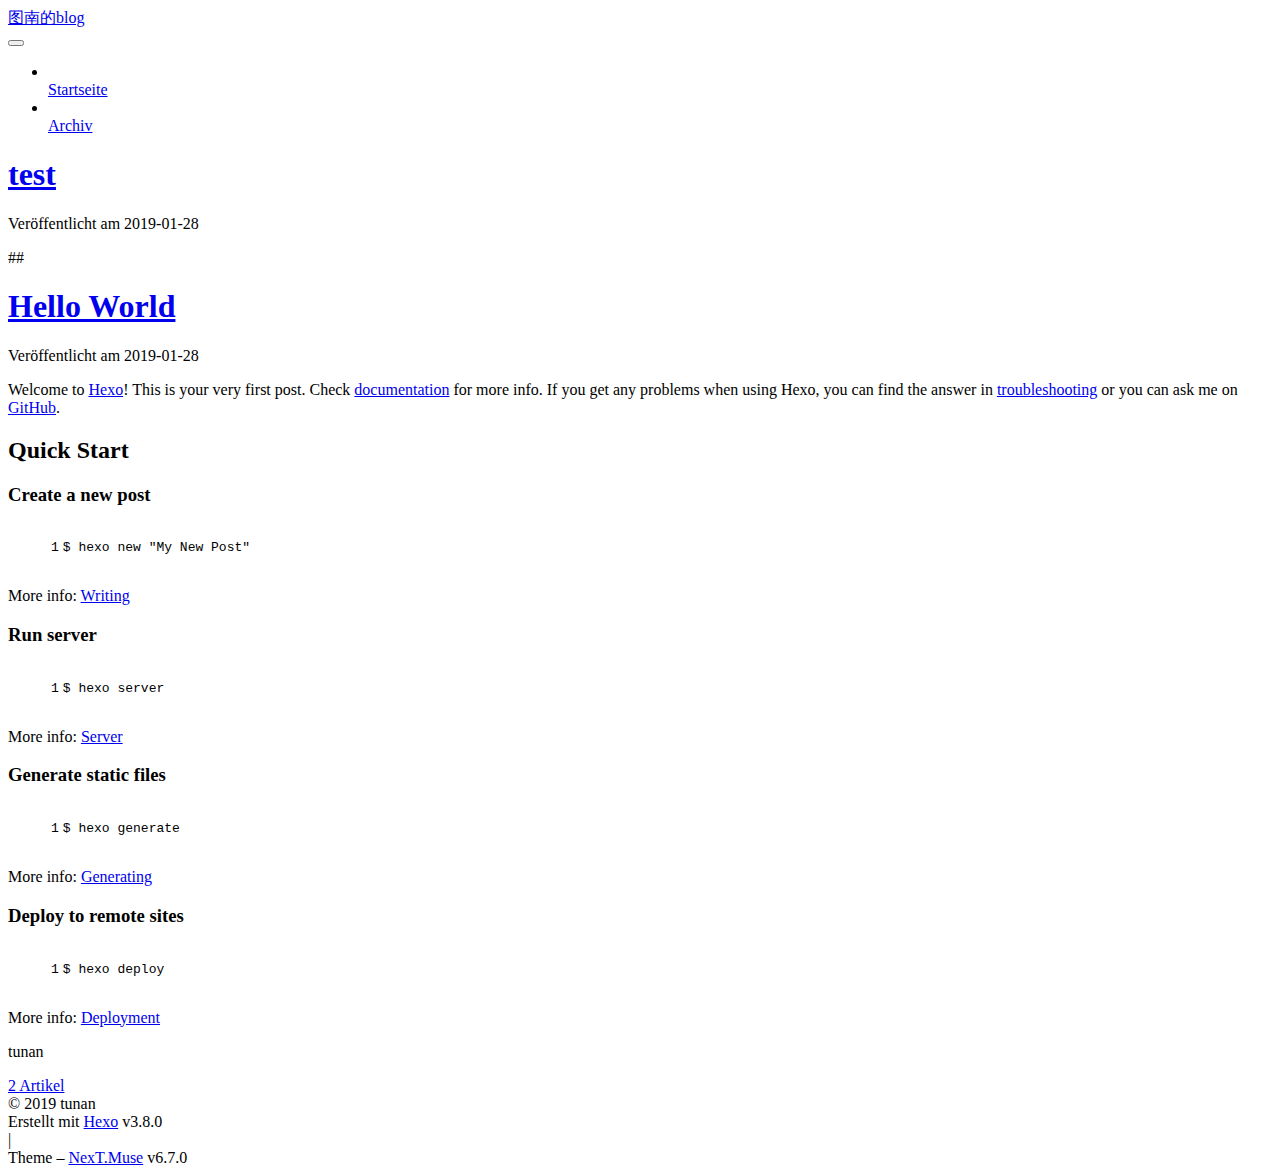
==== commit 2dc9066c: "Site updated: 2019-01-28 18:43:26" ====
--- a/index.html
+++ b/index.html
@@ -1,12 +1,101 @@
 <!DOCTYPE html>
-<html>
+
+
+
+
+
+
+
+
+
+
+
+
+  
+
+
+<html class="theme-next muse use-motion" lang="">
 <head><meta name="generator" content="Hexo 3.8.0">
-  <meta charset="utf-8">
-  
-
-  
-  <title>图南的blog</title>
-  <meta name="viewport" content="width=device-width, initial-scale=1, maximum-scale=1">
+  <meta charset="UTF-8">
+<meta http-equiv="X-UA-Compatible" content="IE=edge">
+<meta name="viewport" content="width=device-width, initial-scale=1, maximum-scale=2">
+<meta name="theme-color" content="#222">
+
+
+
+
+
+
+
+
+
+
+
+
+
+
+
+
+
+
+
+
+
+
+
+
+
+
+<link rel="stylesheet" href="/tunan.github.io/lib/font-awesome/css/font-awesome.min.css?v=4.6.2">
+
+<link rel="stylesheet" href="/tunan.github.io/css/main.css?v=6.7.0">
+
+
+  <link rel="apple-touch-icon" sizes="180x180" href="/tunan.github.io/images/apple-touch-icon-next.png?v=6.7.0">
+
+
+  <link rel="icon" type="image/png" sizes="32x32" href="/tunan.github.io/images/favicon-32x32-next.png?v=6.7.0">
+
+
+  <link rel="icon" type="image/png" sizes="16x16" href="/tunan.github.io/images/favicon-16x16-next.png?v=6.7.0">
+
+
+  <link rel="mask-icon" href="/tunan.github.io/images/logo.svg?v=6.7.0" color="#222">
+
+
+
+
+
+
+
+<script id="hexo.configurations">
+  var NexT = window.NexT || {};
+  var CONFIG = {
+    root: '/tunan.github.io/',
+    scheme: 'Muse',
+    version: '6.7.0',
+    sidebar: {"position":"left","display":"post","offset":12,"b2t":false,"scrollpercent":false,"onmobile":false},
+    fancybox: false,
+    fastclick: false,
+    lazyload: false,
+    tabs: true,
+    motion: {"enable":true,"async":false,"transition":{"post_block":"fadeIn","post_header":"slideDownIn","post_body":"slideDownIn","coll_header":"slideLeftIn","sidebar":"slideUpIn"}},
+    algolia: {
+      applicationID: '',
+      apiKey: '',
+      indexName: '',
+      hits: {"per_page":10},
+      labels: {"input_placeholder":"Search for Posts","hits_empty":"We didn't find any results for the search: ${query}","hits_stats":"${hits} results found in ${time} ms"}
+    }
+  };
+</script>
+
+
+  
+
+
+
+
   <meta name="keywords" content="java&#x2F;python">
 <meta property="og:type" content="website">
 <meta property="og:title" content="图南的blog">
@@ -15,114 +104,414 @@
 <meta property="og:locale" content="default">
 <meta name="twitter:card" content="summary">
 <meta name="twitter:title" content="图南的blog">
-  
-    <link rel="alternate" href="/tunan.github.io/atom.xml" title="图南的blog" type="application/atom+xml">
-  
-  
-    <link rel="icon" href="/favicon.png">
-  
-  
-    <link href="//fonts.googleapis.com/css?family=Source+Code+Pro" rel="stylesheet" type="text/css">
-  
-  <link rel="stylesheet" href="/tunan.github.io/css/style.css">
+
+
+
+
+
+
+  <link rel="canonical" href="https://sincerezzq.github.io/tunan.github.io/index.html/">
+
+
+
+<script id="page.configurations">
+  CONFIG.page = {
+    sidebar: "",
+  };
+</script>
+
+  <title>图南的blog</title>
+  
+
+
+
+
+
+
+
+
+
+
+
+
+  <noscript>
+  <style>
+  .use-motion .motion-element,
+  .use-motion .brand,
+  .use-motion .menu-item,
+  .sidebar-inner,
+  .use-motion .post-block,
+  .use-motion .pagination,
+  .use-motion .comments,
+  .use-motion .post-header,
+  .use-motion .post-body,
+  .use-motion .collection-title { opacity: initial; }
+
+  .use-motion .logo,
+  .use-motion .site-title,
+  .use-motion .site-subtitle {
+    opacity: initial;
+    top: initial;
+  }
+
+  .use-motion .logo-line-before i { left: initial; }
+  .use-motion .logo-line-after i { right: initial; }
+  </style>
+</noscript>
+
 </head>
-</html>
-<body>
-  <div id="container">
-    <div id="wrap">
-      <header id="header">
-  <div id="banner"></div>
-  <div id="header-outer" class="outer">
-    <div id="header-title" class="inner">
-      <h1 id="logo-wrap">
-        <a href="/tunan.github.io/" id="logo">图南的blog</a>
-      </h1>
-      
+
+<body itemscope="" itemtype="http://schema.org/WebPage" lang="default">
+
+  
+  
+    
+  
+
+  <div class="container sidebar-position-left 
+  page-home">
+    <div class="headband"></div>
+
+    <header id="header" class="header" itemscope="" itemtype="http://schema.org/WPHeader">
+      <div class="header-inner"><div class="site-brand-wrapper">
+  <div class="site-meta">
+    
+
+    <div class="custom-logo-site-title">
+      <a href="/tunan.github.io/" class="brand" rel="start">
+        <span class="logo-line-before"><i></i></span>
+        <span class="site-title">图南的blog</span>
+        <span class="logo-line-after"><i></i></span>
+      </a>
     </div>
-    <div id="header-inner" class="inner">
-      <nav id="main-nav">
-        <a id="main-nav-toggle" class="nav-icon"></a>
-        
-          <a class="main-nav-link" href="/tunan.github.io/">Home</a>
-        
-          <a class="main-nav-link" href="/tunan.github.io/archives">Archives</a>
-        
-      </nav>
-      <nav id="sub-nav">
-        
-          <a id="nav-rss-link" class="nav-icon" href="/tunan.github.io/atom.xml" title="RSS Feed"></a>
-        
-        <a id="nav-search-btn" class="nav-icon" title="Search"></a>
-      </nav>
-      <div id="search-form-wrap">
-        <form action="//google.com/search" method="get" accept-charset="UTF-8" class="search-form"><input type="search" name="q" class="search-form-input" placeholder="Search"><button type="submit" class="search-form-submit">&#xF002;</button><input type="hidden" name="sitesearch" value="https://sincerezzq.github.io/tunan.github.io/index.html"></form>
-      </div>
+    
+    
+  </div>
+
+  <div class="site-nav-toggle">
+    <button aria-label="Toggle navigation bar">
+      <span class="btn-bar"></span>
+      <span class="btn-bar"></span>
+      <span class="btn-bar"></span>
+    </button>
+  </div>
+</div>
+
+
+
+<nav class="site-nav">
+  
+    <ul id="menu" class="menu">
+      
+        
+        
+        
+          
+          <li class="menu-item menu-item-home">
+
+    
+    
+    
+      
+    
+
+    
+
+    <a href="/tunan.github.io/" rel="section"><i class="menu-item-icon fa fa-fw fa-home"></i> <br>Startseite</a>
+
+  </li>
+        
+        
+        
+          
+          <li class="menu-item menu-item-archives">
+
+    
+    
+    
+      
+    
+
+    
+
+    <a href="/tunan.github.io/archives/" rel="section"><i class="menu-item-icon fa fa-fw fa-archive"></i> <br>Archiv</a>
+
+  </li>
+
+      
+      
+    </ul>
+  
+
+  
+    
+
+  
+
+  
+</nav>
+
+
+
+  
+
+
+
+</div>
+    </header>
+
+    
+
+
+    <main id="main" class="main">
+      <div class="main-inner">
+        <div class="content-wrap">
+          
+          <div id="content" class="content">
+            
+  <section id="posts" class="posts-expand">
+    
+      
+
+  
+
+  
+  
+  
+
+  
+
+  <article class="post post-type-normal" itemscope="" itemtype="http://schema.org/Article">
+  
+  
+  
+  <div class="post-block">
+    <link itemprop="mainEntityOfPage" href="https://sincerezzq.github.io/tunan.github.io/index.html/tunan.github.io/2019/01/28/test/">
+
+    <span hidden itemprop="author" itemscope="" itemtype="http://schema.org/Person">
+      <meta itemprop="name" content="tunan">
+      <meta itemprop="description" content="">
+      <meta itemprop="image" content="/tunan.github.io/images/avatar.gif">
+    </span>
+
+    <span hidden itemprop="publisher" itemscope="" itemtype="http://schema.org/Organization">
+      <meta itemprop="name" content="图南的blog">
+    </span>
+
+    
+      <header class="post-header">
+
+        
+        
+          <h1 class="post-title" itemprop="name headline">
+                
+                
+                <a href="/tunan.github.io/2019/01/28/test/" class="post-title-link" itemprop="url">test</a>
+              
+            
+          </h1>
+        
+
+        <div class="post-meta">
+          <span class="post-time">
+
+            
+            
+            
+
+            
+              <span class="post-meta-item-icon">
+                <i class="fa fa-calendar-o"></i>
+              </span>
+              
+                <span class="post-meta-item-text">Veröffentlicht am</span>
+              
+
+              
+                
+              
+
+              <time title="Post created: 2019-01-28 15:30:56 / Updated at: 16:33:43" itemprop="dateCreated datePublished" datetime="2019-01-28T15:30:56+08:00">2019-01-28</time>
+            
+
+            
+              
+
+              
+            
+          </span>
+
+          
+
+          
+            
+            
+          
+
+          
+          
+
+          
+
+          
+
+          
+
+        </div>
+      </header>
+    
+
+    
+    
+    
+    <div class="post-body" itemprop="articleBody">
+
+      
+      
+
+      
+        
+          
+            <p>## </p>
+
+          
+        
+      
     </div>
-  </div>
-</header>
-      <div class="outer">
-        <section id="main">
-  
-    <article id="post-test" class="article article-type-post" itemscope="" itemprop="blogPost">
-  <div class="article-meta">
-    <a href="/tunan.github.io/2019/01/28/test/" class="article-date">
-  <time datetime="2019-01-28T07:30:56.000Z" itemprop="datePublished">2019-01-28</time>
-</a>
-    
-  </div>
-  <div class="article-inner">
-    
-    
-      <header class="article-header">
-        
-  
-    <h1 itemprop="name">
-      <a class="article-title" href="/tunan.github.io/2019/01/28/test/">test</a>
-    </h1>
-  
-
-      </header>
-    
-    <div class="article-entry" itemprop="articleBody">
-      
-        <p>## </p>
-
-      
-    </div>
-    <footer class="article-footer">
-      <a data-url="https://sincerezzq.github.io/tunan.github.io/index.html/2019/01/28/test/" data-id="cjrg70y2400018ggx9wtmia06" class="article-share-link">Share</a>
-      
+
+    
+
+    
+    
+    
+
+    
+
+    
+      
+    
+    
+
+    
+
+    <footer class="post-footer">
+      
+
+      
+
+      
+
+      
+      
+        <div class="post-eof"></div>
       
     </footer>
   </div>
   
-</article>
-
-
-  
-    <article id="post-hello-world" class="article article-type-post" itemscope="" itemprop="blogPost">
-  <div class="article-meta">
-    <a href="/tunan.github.io/2019/01/28/hello-world/" class="article-date">
-  <time datetime="2019-01-28T06:48:23.303Z" itemprop="datePublished">2019-01-28</time>
-</a>
-    
-  </div>
-  <div class="article-inner">
-    
-    
-      <header class="article-header">
-        
-  
-    <h1 itemprop="name">
-      <a class="article-title" href="/tunan.github.io/2019/01/28/hello-world/">Hello World</a>
-    </h1>
-  
-
+  
+  
+  </article>
+
+
+    
+      
+
+  
+
+  
+  
+  
+
+  
+
+  <article class="post post-type-normal" itemscope="" itemtype="http://schema.org/Article">
+  
+  
+  
+  <div class="post-block">
+    <link itemprop="mainEntityOfPage" href="https://sincerezzq.github.io/tunan.github.io/index.html/tunan.github.io/2019/01/28/hello-world/">
+
+    <span hidden itemprop="author" itemscope="" itemtype="http://schema.org/Person">
+      <meta itemprop="name" content="tunan">
+      <meta itemprop="description" content="">
+      <meta itemprop="image" content="/tunan.github.io/images/avatar.gif">
+    </span>
+
+    <span hidden itemprop="publisher" itemscope="" itemtype="http://schema.org/Organization">
+      <meta itemprop="name" content="图南的blog">
+    </span>
+
+    
+      <header class="post-header">
+
+        
+        
+          <h1 class="post-title" itemprop="name headline">
+                
+                
+                <a href="/tunan.github.io/2019/01/28/hello-world/" class="post-title-link" itemprop="url">Hello World</a>
+              
+            
+          </h1>
+        
+
+        <div class="post-meta">
+          <span class="post-time">
+
+            
+            
+            
+
+            
+              <span class="post-meta-item-icon">
+                <i class="fa fa-calendar-o"></i>
+              </span>
+              
+                <span class="post-meta-item-text">Veröffentlicht am</span>
+              
+
+              
+                
+              
+
+              <time title="Post created: 2019-01-28 14:48:23" itemprop="dateCreated datePublished" datetime="2019-01-28T14:48:23+08:00">2019-01-28</time>
+            
+
+            
+          </span>
+
+          
+
+          
+            
+            
+          
+
+          
+          
+
+          
+
+          
+
+          
+
+        </div>
       </header>
     
-    <div class="article-entry" itemprop="articleBody">
-      
-        <p>Welcome to <a href="https://hexo.io/" target="_blank" rel="noopener">Hexo</a>! This is your very first post. Check <a href="https://hexo.io/docs/" target="_blank" rel="noopener">documentation</a> for more info. If you get any problems when using Hexo, you can find the answer in <a href="https://hexo.io/docs/troubleshooting.html" target="_blank" rel="noopener">troubleshooting</a> or you can ask me on <a href="https://github.com/hexojs/hexo/issues" target="_blank" rel="noopener">GitHub</a>.</p>
+
+    
+    
+    
+    <div class="post-body" itemprop="articleBody">
+
+      
+      
+
+      
+        
+          
+            <p>Welcome to <a href="https://hexo.io/" target="_blank" rel="noopener">Hexo</a>! This is your very first post. Check <a href="https://hexo.io/docs/" target="_blank" rel="noopener">documentation</a> for more info. If you get any problems when using Hexo, you can find the answer in <a href="https://hexo.io/docs/troubleshooting.html" target="_blank" rel="noopener">troubleshooting</a> or you can ask me on <a href="https://github.com/hexojs/hexo/issues" target="_blank" rel="noopener">GitHub</a>.</p>
 <h2 id="Quick-Start"><a href="#Quick-Start" class="headerlink" title="Quick Start"></a>Quick Start</h2><h3 id="Create-a-new-post"><a href="#Create-a-new-post" class="headerlink" title="Create a new post"></a>Create a new post</h3><figure class="highlight bash"><table><tr><td class="gutter"><pre><span class="line">1</span><br></pre></td><td class="code"><pre><span class="line">$ hexo new <span class="string">"My New Post"</span></span><br></pre></td></tr></table></figure>
 <p>More info: <a href="https://hexo.io/docs/writing.html" target="_blank" rel="noopener">Writing</a></p>
 <h3 id="Run-server"><a href="#Run-server" class="headerlink" title="Run server"></a>Run server</h3><figure class="highlight bash"><table><tr><td class="gutter"><pre><span class="line">1</span><br></pre></td><td class="code"><pre><span class="line">$ hexo server</span><br></pre></td></tr></table></figure>
@@ -132,95 +521,288 @@
 <h3 id="Deploy-to-remote-sites"><a href="#Deploy-to-remote-sites" class="headerlink" title="Deploy to remote sites"></a>Deploy to remote sites</h3><figure class="highlight bash"><table><tr><td class="gutter"><pre><span class="line">1</span><br></pre></td><td class="code"><pre><span class="line">$ hexo deploy</span><br></pre></td></tr></table></figure>
 <p>More info: <a href="https://hexo.io/docs/deployment.html" target="_blank" rel="noopener">Deployment</a></p>
 
+          
+        
       
     </div>
-    <footer class="article-footer">
-      <a data-url="https://sincerezzq.github.io/tunan.github.io/index.html/2019/01/28/hello-world/" data-id="cjrg70y1q00008ggxzzxhkr2q" class="article-share-link">Share</a>
-      
+
+    
+
+    
+    
+    
+
+    
+
+    
+      
+    
+    
+
+    
+
+    <footer class="post-footer">
+      
+
+      
+
+      
+
+      
+      
+        <div class="post-eof"></div>
       
     </footer>
   </div>
   
-</article>
-
-
-  
-
-
-</section>
-        
-          <aside id="sidebar">
-  
-    
-
-  
-    
-
-  
-    
-  
-    
-  <div class="widget-wrap">
-    <h3 class="widget-title">Archives</h3>
-    <div class="widget">
-      <ul class="archive-list"><li class="archive-list-item"><a class="archive-list-link" href="/tunan.github.io/archives/2019/01/">January 2019</a></li></ul>
+  
+  
+  </article>
+
+
+    
+  </section>
+
+  
+
+
+          </div>
+          
+
+        </div>
+        
+          
+  
+  <div class="sidebar-toggle">
+    <div class="sidebar-toggle-line-wrap">
+      <span class="sidebar-toggle-line sidebar-toggle-line-first"></span>
+      <span class="sidebar-toggle-line sidebar-toggle-line-middle"></span>
+      <span class="sidebar-toggle-line sidebar-toggle-line-last"></span>
     </div>
   </div>
 
-
-  
-    
-  <div class="widget-wrap">
-    <h3 class="widget-title">Recent Posts</h3>
-    <div class="widget">
-      <ul>
-        
-          <li>
-            <a href="/tunan.github.io/2019/01/28/test/">test</a>
-          </li>
-        
-          <li>
-            <a href="/tunan.github.io/2019/01/28/hello-world/">Hello World</a>
-          </li>
-        
-      </ul>
+  <aside id="sidebar" class="sidebar">
+    
+    <div class="sidebar-inner">
+
+      
+
+      
+
+      <div class="site-overview-wrap sidebar-panel sidebar-panel-active">
+        <div class="site-overview">
+          <div class="site-author motion-element" itemprop="author" itemscope="" itemtype="http://schema.org/Person">
+            
+              <p class="site-author-name" itemprop="name">tunan</p>
+              <p class="site-description motion-element" itemprop="description"></p>
+          </div>
+
+          
+            <nav class="site-state motion-element">
+              
+                <div class="site-state-item site-state-posts">
+                
+                  <a href="/tunan.github.io/archives/">
+                
+                    <span class="site-state-item-count">2</span>
+                    <span class="site-state-item-name">Artikel</span>
+                  </a>
+                </div>
+              
+
+              
+
+              
+            </nav>
+          
+
+          
+
+          
+
+          
+
+          
+          
+
+          
+            
+          
+          
+
+        </div>
+      </div>
+
+      
+
+      
+
     </div>
+  </aside>
+
+
+        
+      </div>
+    </main>
+
+    <footer id="footer" class="footer">
+      <div class="footer-inner">
+        <div class="copyright">&copy; <span itemprop="copyrightYear">2019</span>
+  <span class="with-love" id="animate">
+    <i class="fa fa-user"></i>
+  </span>
+  <span class="author" itemprop="copyrightHolder">tunan</span>
+
+  
+
+  
+</div>
+
+
+  <div class="powered-by">Erstellt mit  <a href="https://hexo.io" class="theme-link" rel="noopener" target="_blank">Hexo</a> v3.8.0</div>
+
+
+
+  <span class="post-meta-divider">|</span>
+
+
+
+  <div class="theme-info">Theme – <a href="https://theme-next.org" class="theme-link" rel="noopener" target="_blank">NexT.Muse</a> v6.7.0</div>
+
+
+
+
+        
+
+
+
+
+
+
+
+
+        
+      </div>
+    </footer>
+
+    
+      <div class="back-to-top">
+        <i class="fa fa-arrow-up"></i>
+        
+      </div>
+    
+
+    
+
+    
+
+    
   </div>
 
   
-</aside>
-        
-      </div>
-      <footer id="footer">
-  
-  <div class="outer">
-    <div id="footer-info" class="inner">
-      &copy; 2019 tunan<br>
-      Powered by <a href="http://hexo.io/" target="_blank">Hexo</a>
-    </div>
-  </div>
-</footer>
-    </div>
-    <nav id="mobile-nav">
-  
-    <a href="/tunan.github.io/" class="mobile-nav-link">Home</a>
-  
-    <a href="/tunan.github.io/archives" class="mobile-nav-link">Archives</a>
-  
-</nav>
-    
-
-<script src="//ajax.googleapis.com/ajax/libs/jquery/2.0.3/jquery.min.js"></script>
-
-
-  <link rel="stylesheet" href="/tunan.github.io/fancybox/jquery.fancybox.css">
-  <script src="/tunan.github.io/fancybox/jquery.fancybox.pack.js"></script>
-
-
-<script src="/tunan.github.io/js/script.js"></script>
-
-
-
-  </div>
+
+<script>
+  if (Object.prototype.toString.call(window.Promise) !== '[object Function]') {
+    window.Promise = null;
+  }
+</script>
+
+
+
+
+
+
+
+
+
+
+
+
+
+
+
+
+
+
+
+
+
+
+
+
+
+
+  
+  <script src="/tunan.github.io/lib/jquery/index.js?v=2.1.3"></script>
+
+  
+  <script src="/tunan.github.io/lib/velocity/velocity.min.js?v=1.2.1"></script>
+
+  
+  <script src="/tunan.github.io/lib/velocity/velocity.ui.min.js?v=1.2.1"></script>
+
+
+  
+
+
+  <script src="/tunan.github.io/js/src/utils.js?v=6.7.0"></script>
+
+  <script src="/tunan.github.io/js/src/motion.js?v=6.7.0"></script>
+
+
+
+  
+  
+
+
+  <script src="/tunan.github.io/js/src/schemes/muse.js?v=6.7.0"></script>
+
+
+
+  
+
+  
+
+
+  <script src="/tunan.github.io/js/src/bootstrap.js?v=6.7.0"></script>
+
+
+
+  
+
+
+
+  
+
+
+
+
+
+  
+
+  
+
+  
+
+  
+
+  
+
+  
+
+  
+
+  
+
+  
+
+  
+
+  
+
+  
+
+  
+
 </body>
-</html>+</html>
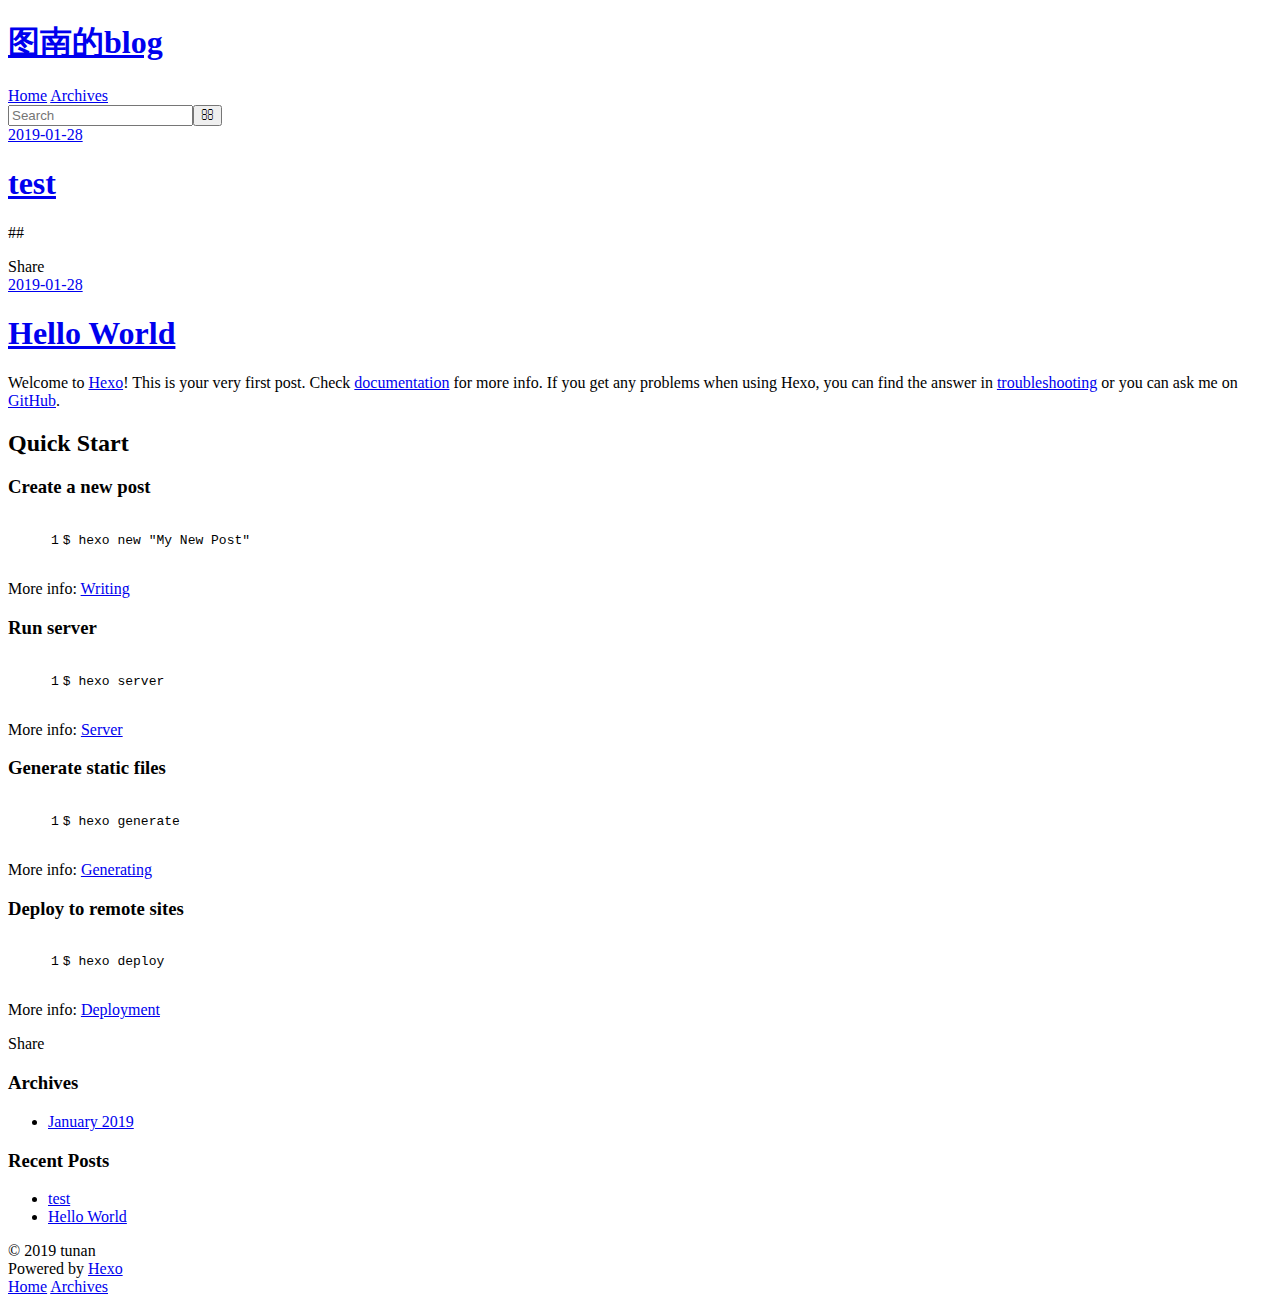
==== commit d6398cd4: "Site updated: 2019-01-28 18:48:59" ====
--- a/index.html
+++ b/index.html
@@ -1,101 +1,12 @@
 <!DOCTYPE html>
-
-
-
-
-
-
-
-
-
-
-
-
-  
-
-
-<html class="theme-next muse use-motion" lang="">
+<html>
 <head><meta name="generator" content="Hexo 3.8.0">
-  <meta charset="UTF-8">
-<meta http-equiv="X-UA-Compatible" content="IE=edge">
-<meta name="viewport" content="width=device-width, initial-scale=1, maximum-scale=2">
-<meta name="theme-color" content="#222">
-
-
-
-
-
-
-
-
-
-
-
-
-
-
-
-
-
-
-
-
-
-
-
-
-
-
-<link rel="stylesheet" href="/tunan.github.io/lib/font-awesome/css/font-awesome.min.css?v=4.6.2">
-
-<link rel="stylesheet" href="/tunan.github.io/css/main.css?v=6.7.0">
-
-
-  <link rel="apple-touch-icon" sizes="180x180" href="/tunan.github.io/images/apple-touch-icon-next.png?v=6.7.0">
-
-
-  <link rel="icon" type="image/png" sizes="32x32" href="/tunan.github.io/images/favicon-32x32-next.png?v=6.7.0">
-
-
-  <link rel="icon" type="image/png" sizes="16x16" href="/tunan.github.io/images/favicon-16x16-next.png?v=6.7.0">
-
-
-  <link rel="mask-icon" href="/tunan.github.io/images/logo.svg?v=6.7.0" color="#222">
-
-
-
-
-
-
-
-<script id="hexo.configurations">
-  var NexT = window.NexT || {};
-  var CONFIG = {
-    root: '/tunan.github.io/',
-    scheme: 'Muse',
-    version: '6.7.0',
-    sidebar: {"position":"left","display":"post","offset":12,"b2t":false,"scrollpercent":false,"onmobile":false},
-    fancybox: false,
-    fastclick: false,
-    lazyload: false,
-    tabs: true,
-    motion: {"enable":true,"async":false,"transition":{"post_block":"fadeIn","post_header":"slideDownIn","post_body":"slideDownIn","coll_header":"slideLeftIn","sidebar":"slideUpIn"}},
-    algolia: {
-      applicationID: '',
-      apiKey: '',
-      indexName: '',
-      hits: {"per_page":10},
-      labels: {"input_placeholder":"Search for Posts","hits_empty":"We didn't find any results for the search: ${query}","hits_stats":"${hits} results found in ${time} ms"}
-    }
-  };
-</script>
-
-
-  
-
-
-
-
+  <meta charset="utf-8">
+  
+
+  
+  <title>图南的blog</title>
+  <meta name="viewport" content="width=device-width, initial-scale=1, maximum-scale=1">
   <meta name="keywords" content="java&#x2F;python">
 <meta property="og:type" content="website">
 <meta property="og:title" content="图南的blog">
@@ -104,414 +15,114 @@
 <meta property="og:locale" content="default">
 <meta name="twitter:card" content="summary">
 <meta name="twitter:title" content="图南的blog">
-
-
-
-
-
-
-  <link rel="canonical" href="https://sincerezzq.github.io/tunan.github.io/index.html/">
-
-
-
-<script id="page.configurations">
-  CONFIG.page = {
-    sidebar: "",
-  };
-</script>
-
-  <title>图南的blog</title>
-  
-
-
-
-
-
-
-
-
-
-
-
-
-  <noscript>
-  <style>
-  .use-motion .motion-element,
-  .use-motion .brand,
-  .use-motion .menu-item,
-  .sidebar-inner,
-  .use-motion .post-block,
-  .use-motion .pagination,
-  .use-motion .comments,
-  .use-motion .post-header,
-  .use-motion .post-body,
-  .use-motion .collection-title { opacity: initial; }
-
-  .use-motion .logo,
-  .use-motion .site-title,
-  .use-motion .site-subtitle {
-    opacity: initial;
-    top: initial;
-  }
-
-  .use-motion .logo-line-before i { left: initial; }
-  .use-motion .logo-line-after i { right: initial; }
-  </style>
-</noscript>
-
+  
+    <link rel="alternate" href="/tunan.github.io/atom.xml" title="图南的blog" type="application/atom+xml">
+  
+  
+    <link rel="icon" href="/favicon.png">
+  
+  
+    <link href="//fonts.googleapis.com/css?family=Source+Code+Pro" rel="stylesheet" type="text/css">
+  
+  <link rel="stylesheet" href="/tunan.github.io/css/style.css">
 </head>
-
-<body itemscope="" itemtype="http://schema.org/WebPage" lang="default">
-
-  
-  
-    
-  
-
-  <div class="container sidebar-position-left 
-  page-home">
-    <div class="headband"></div>
-
-    <header id="header" class="header" itemscope="" itemtype="http://schema.org/WPHeader">
-      <div class="header-inner"><div class="site-brand-wrapper">
-  <div class="site-meta">
-    
-
-    <div class="custom-logo-site-title">
-      <a href="/tunan.github.io/" class="brand" rel="start">
-        <span class="logo-line-before"><i></i></span>
-        <span class="site-title">图南的blog</span>
-        <span class="logo-line-after"><i></i></span>
-      </a>
-    </div>
-    
-    
-  </div>
-
-  <div class="site-nav-toggle">
-    <button aria-label="Toggle navigation bar">
-      <span class="btn-bar"></span>
-      <span class="btn-bar"></span>
-      <span class="btn-bar"></span>
-    </button>
-  </div>
-</div>
-
-
-
-<nav class="site-nav">
-  
-    <ul id="menu" class="menu">
-      
-        
-        
-        
-          
-          <li class="menu-item menu-item-home">
-
-    
-    
-    
-      
-    
-
-    
-
-    <a href="/tunan.github.io/" rel="section"><i class="menu-item-icon fa fa-fw fa-home"></i> <br>Startseite</a>
-
-  </li>
-        
-        
-        
-          
-          <li class="menu-item menu-item-archives">
-
-    
-    
-    
-      
-    
-
-    
-
-    <a href="/tunan.github.io/archives/" rel="section"><i class="menu-item-icon fa fa-fw fa-archive"></i> <br>Archiv</a>
-
-  </li>
-
-      
-      
-    </ul>
-  
-
-  
-    
-
-  
-
-  
-</nav>
-
-
-
-  
-
-
-
-</div>
-    </header>
-
-    
-
-
-    <main id="main" class="main">
-      <div class="main-inner">
-        <div class="content-wrap">
-          
-          <div id="content" class="content">
-            
-  <section id="posts" class="posts-expand">
-    
-      
-
-  
-
-  
-  
-  
-
-  
-
-  <article class="post post-type-normal" itemscope="" itemtype="http://schema.org/Article">
-  
-  
-  
-  <div class="post-block">
-    <link itemprop="mainEntityOfPage" href="https://sincerezzq.github.io/tunan.github.io/index.html/tunan.github.io/2019/01/28/test/">
-
-    <span hidden itemprop="author" itemscope="" itemtype="http://schema.org/Person">
-      <meta itemprop="name" content="tunan">
-      <meta itemprop="description" content="">
-      <meta itemprop="image" content="/tunan.github.io/images/avatar.gif">
-    </span>
-
-    <span hidden itemprop="publisher" itemscope="" itemtype="http://schema.org/Organization">
-      <meta itemprop="name" content="图南的blog">
-    </span>
-
-    
-      <header class="post-header">
-
-        
-        
-          <h1 class="post-title" itemprop="name headline">
-                
-                
-                <a href="/tunan.github.io/2019/01/28/test/" class="post-title-link" itemprop="url">test</a>
-              
-            
-          </h1>
-        
-
-        <div class="post-meta">
-          <span class="post-time">
-
-            
-            
-            
-
-            
-              <span class="post-meta-item-icon">
-                <i class="fa fa-calendar-o"></i>
-              </span>
-              
-                <span class="post-meta-item-text">Veröffentlicht am</span>
-              
-
-              
-                
-              
-
-              <time title="Post created: 2019-01-28 15:30:56 / Updated at: 16:33:43" itemprop="dateCreated datePublished" datetime="2019-01-28T15:30:56+08:00">2019-01-28</time>
-            
-
-            
-              
-
-              
-            
-          </span>
-
-          
-
-          
-            
-            
-          
-
-          
-          
-
-          
-
-          
-
-          
-
-        </div>
+</html>
+<body>
+  <div id="container">
+    <div id="wrap">
+      <header id="header">
+  <div id="banner"></div>
+  <div id="header-outer" class="outer">
+    <div id="header-title" class="inner">
+      <h1 id="logo-wrap">
+        <a href="/tunan.github.io/" id="logo">图南的blog</a>
+      </h1>
+      
+    </div>
+    <div id="header-inner" class="inner">
+      <nav id="main-nav">
+        <a id="main-nav-toggle" class="nav-icon"></a>
+        
+          <a class="main-nav-link" href="/tunan.github.io/">Home</a>
+        
+          <a class="main-nav-link" href="/tunan.github.io/archives">Archives</a>
+        
+      </nav>
+      <nav id="sub-nav">
+        
+          <a id="nav-rss-link" class="nav-icon" href="/tunan.github.io/atom.xml" title="RSS Feed"></a>
+        
+        <a id="nav-search-btn" class="nav-icon" title="Search"></a>
+      </nav>
+      <div id="search-form-wrap">
+        <form action="//google.com/search" method="get" accept-charset="UTF-8" class="search-form"><input type="search" name="q" class="search-form-input" placeholder="Search"><button type="submit" class="search-form-submit">&#xF002;</button><input type="hidden" name="sitesearch" value="https://sincerezzq.github.io/tunan.github.io/index.html"></form>
+      </div>
+    </div>
+  </div>
+</header>
+      <div class="outer">
+        <section id="main">
+  
+    <article id="post-test" class="article article-type-post" itemscope="" itemprop="blogPost">
+  <div class="article-meta">
+    <a href="/tunan.github.io/2019/01/28/test/" class="article-date">
+  <time datetime="2019-01-28T07:30:56.000Z" itemprop="datePublished">2019-01-28</time>
+</a>
+    
+  </div>
+  <div class="article-inner">
+    
+    
+      <header class="article-header">
+        
+  
+    <h1 itemprop="name">
+      <a class="article-title" href="/tunan.github.io/2019/01/28/test/">test</a>
+    </h1>
+  
+
       </header>
     
-
-    
-    
-    
-    <div class="post-body" itemprop="articleBody">
-
-      
-      
-
-      
-        
-          
-            <p>## </p>
-
-          
-        
-      
-    </div>
-
-    
-
-    
-    
-    
-
-    
-
-    
-      
-    
-    
-
-    
-
-    <footer class="post-footer">
-      
-
-      
-
-      
-
-      
-      
-        <div class="post-eof"></div>
+    <div class="article-entry" itemprop="articleBody">
+      
+        <p>## </p>
+
+      
+    </div>
+    <footer class="article-footer">
+      <a data-url="https://sincerezzq.github.io/tunan.github.io/index.html/2019/01/28/test/" data-id="cjrg7mxsp00017wgxnkepybjd" class="article-share-link">Share</a>
+      
       
     </footer>
   </div>
   
-  
-  
-  </article>
-
-
-    
-      
-
-  
-
-  
-  
-  
-
-  
-
-  <article class="post post-type-normal" itemscope="" itemtype="http://schema.org/Article">
-  
-  
-  
-  <div class="post-block">
-    <link itemprop="mainEntityOfPage" href="https://sincerezzq.github.io/tunan.github.io/index.html/tunan.github.io/2019/01/28/hello-world/">
-
-    <span hidden itemprop="author" itemscope="" itemtype="http://schema.org/Person">
-      <meta itemprop="name" content="tunan">
-      <meta itemprop="description" content="">
-      <meta itemprop="image" content="/tunan.github.io/images/avatar.gif">
-    </span>
-
-    <span hidden itemprop="publisher" itemscope="" itemtype="http://schema.org/Organization">
-      <meta itemprop="name" content="图南的blog">
-    </span>
-
-    
-      <header class="post-header">
-
-        
-        
-          <h1 class="post-title" itemprop="name headline">
-                
-                
-                <a href="/tunan.github.io/2019/01/28/hello-world/" class="post-title-link" itemprop="url">Hello World</a>
-              
-            
-          </h1>
-        
-
-        <div class="post-meta">
-          <span class="post-time">
-
-            
-            
-            
-
-            
-              <span class="post-meta-item-icon">
-                <i class="fa fa-calendar-o"></i>
-              </span>
-              
-                <span class="post-meta-item-text">Veröffentlicht am</span>
-              
-
-              
-                
-              
-
-              <time title="Post created: 2019-01-28 14:48:23" itemprop="dateCreated datePublished" datetime="2019-01-28T14:48:23+08:00">2019-01-28</time>
-            
-
-            
-          </span>
-
-          
-
-          
-            
-            
-          
-
-          
-          
-
-          
-
-          
-
-          
-
-        </div>
+</article>
+
+
+  
+    <article id="post-hello-world" class="article article-type-post" itemscope="" itemprop="blogPost">
+  <div class="article-meta">
+    <a href="/tunan.github.io/2019/01/28/hello-world/" class="article-date">
+  <time datetime="2019-01-28T06:48:23.303Z" itemprop="datePublished">2019-01-28</time>
+</a>
+    
+  </div>
+  <div class="article-inner">
+    
+    
+      <header class="article-header">
+        
+  
+    <h1 itemprop="name">
+      <a class="article-title" href="/tunan.github.io/2019/01/28/hello-world/">Hello World</a>
+    </h1>
+  
+
       </header>
     
-
-    
-    
-    
-    <div class="post-body" itemprop="articleBody">
-
-      
-      
-
-      
-        
-          
-            <p>Welcome to <a href="https://hexo.io/" target="_blank" rel="noopener">Hexo</a>! This is your very first post. Check <a href="https://hexo.io/docs/" target="_blank" rel="noopener">documentation</a> for more info. If you get any problems when using Hexo, you can find the answer in <a href="https://hexo.io/docs/troubleshooting.html" target="_blank" rel="noopener">troubleshooting</a> or you can ask me on <a href="https://github.com/hexojs/hexo/issues" target="_blank" rel="noopener">GitHub</a>.</p>
+    <div class="article-entry" itemprop="articleBody">
+      
+        <p>Welcome to <a href="https://hexo.io/" target="_blank" rel="noopener">Hexo</a>! This is your very first post. Check <a href="https://hexo.io/docs/" target="_blank" rel="noopener">documentation</a> for more info. If you get any problems when using Hexo, you can find the answer in <a href="https://hexo.io/docs/troubleshooting.html" target="_blank" rel="noopener">troubleshooting</a> or you can ask me on <a href="https://github.com/hexojs/hexo/issues" target="_blank" rel="noopener">GitHub</a>.</p>
 <h2 id="Quick-Start"><a href="#Quick-Start" class="headerlink" title="Quick Start"></a>Quick Start</h2><h3 id="Create-a-new-post"><a href="#Create-a-new-post" class="headerlink" title="Create a new post"></a>Create a new post</h3><figure class="highlight bash"><table><tr><td class="gutter"><pre><span class="line">1</span><br></pre></td><td class="code"><pre><span class="line">$ hexo new <span class="string">"My New Post"</span></span><br></pre></td></tr></table></figure>
 <p>More info: <a href="https://hexo.io/docs/writing.html" target="_blank" rel="noopener">Writing</a></p>
 <h3 id="Run-server"><a href="#Run-server" class="headerlink" title="Run server"></a>Run server</h3><figure class="highlight bash"><table><tr><td class="gutter"><pre><span class="line">1</span><br></pre></td><td class="code"><pre><span class="line">$ hexo server</span><br></pre></td></tr></table></figure>
@@ -521,288 +132,95 @@
 <h3 id="Deploy-to-remote-sites"><a href="#Deploy-to-remote-sites" class="headerlink" title="Deploy to remote sites"></a>Deploy to remote sites</h3><figure class="highlight bash"><table><tr><td class="gutter"><pre><span class="line">1</span><br></pre></td><td class="code"><pre><span class="line">$ hexo deploy</span><br></pre></td></tr></table></figure>
 <p>More info: <a href="https://hexo.io/docs/deployment.html" target="_blank" rel="noopener">Deployment</a></p>
 
-          
-        
-      
-    </div>
-
-    
-
-    
-    
-    
-
-    
-
-    
-      
-    
-    
-
-    
-
-    <footer class="post-footer">
-      
-
-      
-
-      
-
-      
-      
-        <div class="post-eof"></div>
+      
+    </div>
+    <footer class="article-footer">
+      <a data-url="https://sincerezzq.github.io/tunan.github.io/index.html/2019/01/28/hello-world/" data-id="cjrg7mxsd00007wgxjr32wm4r" class="article-share-link">Share</a>
+      
       
     </footer>
   </div>
   
-  
-  
-  </article>
-
-
-    
-  </section>
-
-  
-
-
-          </div>
-          
-
-        </div>
-        
-          
-  
-  <div class="sidebar-toggle">
-    <div class="sidebar-toggle-line-wrap">
-      <span class="sidebar-toggle-line sidebar-toggle-line-first"></span>
-      <span class="sidebar-toggle-line sidebar-toggle-line-middle"></span>
-      <span class="sidebar-toggle-line sidebar-toggle-line-last"></span>
-    </div>
-  </div>
-
-  <aside id="sidebar" class="sidebar">
-    
-    <div class="sidebar-inner">
-
-      
-
-      
-
-      <div class="site-overview-wrap sidebar-panel sidebar-panel-active">
-        <div class="site-overview">
-          <div class="site-author motion-element" itemprop="author" itemscope="" itemtype="http://schema.org/Person">
-            
-              <p class="site-author-name" itemprop="name">tunan</p>
-              <p class="site-description motion-element" itemprop="description"></p>
-          </div>
-
-          
-            <nav class="site-state motion-element">
-              
-                <div class="site-state-item site-state-posts">
-                
-                  <a href="/tunan.github.io/archives/">
-                
-                    <span class="site-state-item-count">2</span>
-                    <span class="site-state-item-name">Artikel</span>
-                  </a>
-                </div>
-              
-
-              
-
-              
-            </nav>
-          
-
-          
-
-          
-
-          
-
-          
-          
-
-          
-            
-          
-          
-
-        </div>
+</article>
+
+
+  
+
+
+</section>
+        
+          <aside id="sidebar">
+  
+    
+
+  
+    
+
+  
+    
+  
+    
+  <div class="widget-wrap">
+    <h3 class="widget-title">Archives</h3>
+    <div class="widget">
+      <ul class="archive-list"><li class="archive-list-item"><a class="archive-list-link" href="/tunan.github.io/archives/2019/01/">January 2019</a></li></ul>
+    </div>
+  </div>
+
+
+  
+    
+  <div class="widget-wrap">
+    <h3 class="widget-title">Recent Posts</h3>
+    <div class="widget">
+      <ul>
+        
+          <li>
+            <a href="/tunan.github.io/2019/01/28/test/">test</a>
+          </li>
+        
+          <li>
+            <a href="/tunan.github.io/2019/01/28/hello-world/">Hello World</a>
+          </li>
+        
+      </ul>
+    </div>
+  </div>
+
+  
+</aside>
+        
       </div>
-
-      
-
-      
-
-    </div>
-  </aside>
-
-
-        
-      </div>
-    </main>
-
-    <footer id="footer" class="footer">
-      <div class="footer-inner">
-        <div class="copyright">&copy; <span itemprop="copyrightYear">2019</span>
-  <span class="with-love" id="animate">
-    <i class="fa fa-user"></i>
-  </span>
-  <span class="author" itemprop="copyrightHolder">tunan</span>
-
-  
-
-  
-</div>
-
-
-  <div class="powered-by">Erstellt mit  <a href="https://hexo.io" class="theme-link" rel="noopener" target="_blank">Hexo</a> v3.8.0</div>
-
-
-
-  <span class="post-meta-divider">|</span>
-
-
-
-  <div class="theme-info">Theme – <a href="https://theme-next.org" class="theme-link" rel="noopener" target="_blank">NexT.Muse</a> v6.7.0</div>
-
-
-
-
-        
-
-
-
-
-
-
-
-
-        
-      </div>
-    </footer>
-
-    
-      <div class="back-to-top">
-        <i class="fa fa-arrow-up"></i>
-        
-      </div>
-    
-
-    
-
-    
-
-    
-  </div>
-
-  
-
-<script>
-  if (Object.prototype.toString.call(window.Promise) !== '[object Function]') {
-    window.Promise = null;
-  }
-</script>
-
-
-
-
-
-
-
-
-
-
-
-
-
-
-
-
-
-
-
-
-
-
-
-
-
-
-  
-  <script src="/tunan.github.io/lib/jquery/index.js?v=2.1.3"></script>
-
-  
-  <script src="/tunan.github.io/lib/velocity/velocity.min.js?v=1.2.1"></script>
-
-  
-  <script src="/tunan.github.io/lib/velocity/velocity.ui.min.js?v=1.2.1"></script>
-
-
-  
-
-
-  <script src="/tunan.github.io/js/src/utils.js?v=6.7.0"></script>
-
-  <script src="/tunan.github.io/js/src/motion.js?v=6.7.0"></script>
-
-
-
-  
-  
-
-
-  <script src="/tunan.github.io/js/src/schemes/muse.js?v=6.7.0"></script>
-
-
-
-  
-
-  
-
-
-  <script src="/tunan.github.io/js/src/bootstrap.js?v=6.7.0"></script>
-
-
-
-  
-
-
-
-  
-
-
-
-
-
-  
-
-  
-
-  
-
-  
-
-  
-
-  
-
-  
-
-  
-
-  
-
-  
-
-  
-
-  
-
-  
-
+      <footer id="footer">
+  
+  <div class="outer">
+    <div id="footer-info" class="inner">
+      &copy; 2019 tunan<br>
+      Powered by <a href="http://hexo.io/" target="_blank">Hexo</a>
+    </div>
+  </div>
+</footer>
+    </div>
+    <nav id="mobile-nav">
+  
+    <a href="/tunan.github.io/" class="mobile-nav-link">Home</a>
+  
+    <a href="/tunan.github.io/archives" class="mobile-nav-link">Archives</a>
+  
+</nav>
+    
+
+<script src="//ajax.googleapis.com/ajax/libs/jquery/2.0.3/jquery.min.js"></script>
+
+
+  <link rel="stylesheet" href="/tunan.github.io/fancybox/jquery.fancybox.css">
+  <script src="/tunan.github.io/fancybox/jquery.fancybox.pack.js"></script>
+
+
+<script src="/tunan.github.io/js/script.js"></script>
+
+
+
+  </div>
 </body>
-</html>
+</html>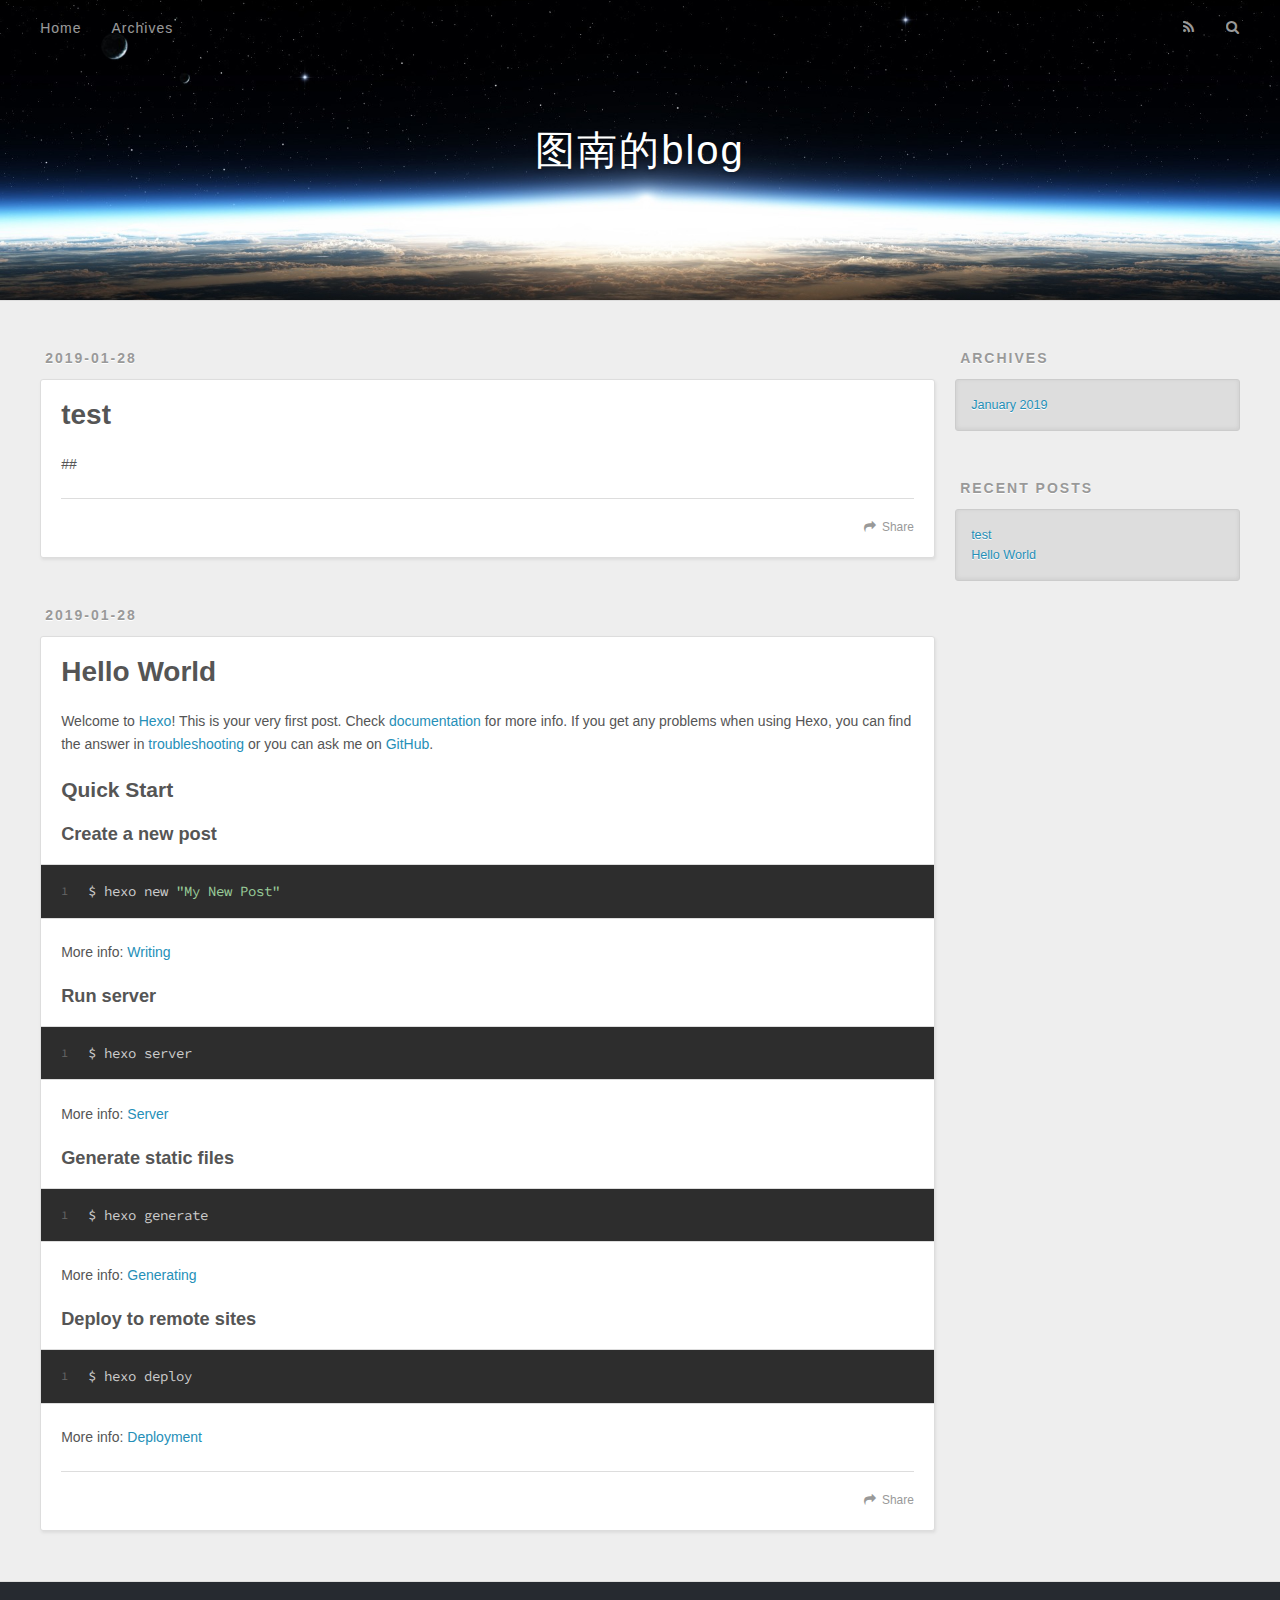
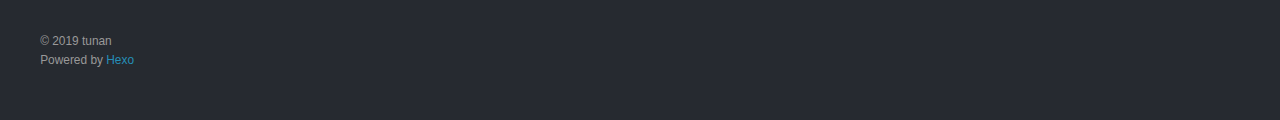
==== commit 2cfacd74: "Site updated: 2019-01-28 18:53:10" ====
--- a/index.html
+++ b/index.html
@@ -10,13 +10,13 @@
   <meta name="keywords" content="java&#x2F;python">
 <meta property="og:type" content="website">
 <meta property="og:title" content="图南的blog">
-<meta property="og:url" content="https://sincerezzq.github.io/tunan.github.io/index.html/index.html">
+<meta property="og:url" content="http://yoursite.com/index.html">
 <meta property="og:site_name" content="图南的blog">
 <meta property="og:locale" content="default">
 <meta name="twitter:card" content="summary">
 <meta name="twitter:title" content="图南的blog">
   
-    <link rel="alternate" href="/tunan.github.io/atom.xml" title="图南的blog" type="application/atom+xml">
+    <link rel="alternate" href="/atom.xml" title="图南的blog" type="application/atom+xml">
   
   
     <link rel="icon" href="/favicon.png">
@@ -24,7 +24,7 @@
   
     <link href="//fonts.googleapis.com/css?family=Source+Code+Pro" rel="stylesheet" type="text/css">
   
-  <link rel="stylesheet" href="/tunan.github.io/css/style.css">
+  <link rel="stylesheet" href="/css/style.css">
 </head>
 </html>
 <body>
@@ -35,7 +35,7 @@
   <div id="header-outer" class="outer">
     <div id="header-title" class="inner">
       <h1 id="logo-wrap">
-        <a href="/tunan.github.io/" id="logo">图南的blog</a>
+        <a href="/" id="logo">图南的blog</a>
       </h1>
       
     </div>
@@ -43,19 +43,19 @@
       <nav id="main-nav">
         <a id="main-nav-toggle" class="nav-icon"></a>
         
-          <a class="main-nav-link" href="/tunan.github.io/">Home</a>
-        
-          <a class="main-nav-link" href="/tunan.github.io/archives">Archives</a>
+          <a class="main-nav-link" href="/">Home</a>
+        
+          <a class="main-nav-link" href="/archives">Archives</a>
         
       </nav>
       <nav id="sub-nav">
         
-          <a id="nav-rss-link" class="nav-icon" href="/tunan.github.io/atom.xml" title="RSS Feed"></a>
+          <a id="nav-rss-link" class="nav-icon" href="/atom.xml" title="RSS Feed"></a>
         
         <a id="nav-search-btn" class="nav-icon" title="Search"></a>
       </nav>
       <div id="search-form-wrap">
-        <form action="//google.com/search" method="get" accept-charset="UTF-8" class="search-form"><input type="search" name="q" class="search-form-input" placeholder="Search"><button type="submit" class="search-form-submit">&#xF002;</button><input type="hidden" name="sitesearch" value="https://sincerezzq.github.io/tunan.github.io/index.html"></form>
+        <form action="//google.com/search" method="get" accept-charset="UTF-8" class="search-form"><input type="search" name="q" class="search-form-input" placeholder="Search"><button type="submit" class="search-form-submit">&#xF002;</button><input type="hidden" name="sitesearch" value="http://yoursite.com"></form>
       </div>
     </div>
   </div>
@@ -65,7 +65,7 @@
   
     <article id="post-test" class="article article-type-post" itemscope="" itemprop="blogPost">
   <div class="article-meta">
-    <a href="/tunan.github.io/2019/01/28/test/" class="article-date">
+    <a href="/2019/01/28/test/" class="article-date">
   <time datetime="2019-01-28T07:30:56.000Z" itemprop="datePublished">2019-01-28</time>
 </a>
     
@@ -77,7 +77,7 @@
         
   
     <h1 itemprop="name">
-      <a class="article-title" href="/tunan.github.io/2019/01/28/test/">test</a>
+      <a class="article-title" href="/2019/01/28/test/">test</a>
     </h1>
   
 
@@ -90,7 +90,7 @@
       
     </div>
     <footer class="article-footer">
-      <a data-url="https://sincerezzq.github.io/tunan.github.io/index.html/2019/01/28/test/" data-id="cjrg7mxsp00017wgxnkepybjd" class="article-share-link">Share</a>
+      <a data-url="http://yoursite.com/2019/01/28/test/" data-id="cjrg7s66s0001h0gxtcrzwh61" class="article-share-link">Share</a>
       
       
     </footer>
@@ -102,7 +102,7 @@
   
     <article id="post-hello-world" class="article article-type-post" itemscope="" itemprop="blogPost">
   <div class="article-meta">
-    <a href="/tunan.github.io/2019/01/28/hello-world/" class="article-date">
+    <a href="/2019/01/28/hello-world/" class="article-date">
   <time datetime="2019-01-28T06:48:23.303Z" itemprop="datePublished">2019-01-28</time>
 </a>
     
@@ -114,7 +114,7 @@
         
   
     <h1 itemprop="name">
-      <a class="article-title" href="/tunan.github.io/2019/01/28/hello-world/">Hello World</a>
+      <a class="article-title" href="/2019/01/28/hello-world/">Hello World</a>
     </h1>
   
 
@@ -135,7 +135,7 @@
       
     </div>
     <footer class="article-footer">
-      <a data-url="https://sincerezzq.github.io/tunan.github.io/index.html/2019/01/28/hello-world/" data-id="cjrg7mxsd00007wgxjr32wm4r" class="article-share-link">Share</a>
+      <a data-url="http://yoursite.com/2019/01/28/hello-world/" data-id="cjrg7s66j0000h0gxru86393l" class="article-share-link">Share</a>
       
       
     </footer>
@@ -163,7 +163,7 @@
   <div class="widget-wrap">
     <h3 class="widget-title">Archives</h3>
     <div class="widget">
-      <ul class="archive-list"><li class="archive-list-item"><a class="archive-list-link" href="/tunan.github.io/archives/2019/01/">January 2019</a></li></ul>
+      <ul class="archive-list"><li class="archive-list-item"><a class="archive-list-link" href="/archives/2019/01/">January 2019</a></li></ul>
     </div>
   </div>
 
@@ -176,11 +176,11 @@
       <ul>
         
           <li>
-            <a href="/tunan.github.io/2019/01/28/test/">test</a>
+            <a href="/2019/01/28/test/">test</a>
           </li>
         
           <li>
-            <a href="/tunan.github.io/2019/01/28/hello-world/">Hello World</a>
+            <a href="/2019/01/28/hello-world/">Hello World</a>
           </li>
         
       </ul>
@@ -203,9 +203,9 @@
     </div>
     <nav id="mobile-nav">
   
-    <a href="/tunan.github.io/" class="mobile-nav-link">Home</a>
-  
-    <a href="/tunan.github.io/archives" class="mobile-nav-link">Archives</a>
+    <a href="/" class="mobile-nav-link">Home</a>
+  
+    <a href="/archives" class="mobile-nav-link">Archives</a>
   
 </nav>
     
@@ -213,11 +213,11 @@
 <script src="//ajax.googleapis.com/ajax/libs/jquery/2.0.3/jquery.min.js"></script>
 
 
-  <link rel="stylesheet" href="/tunan.github.io/fancybox/jquery.fancybox.css">
-  <script src="/tunan.github.io/fancybox/jquery.fancybox.pack.js"></script>
-
-
-<script src="/tunan.github.io/js/script.js"></script>
+  <link rel="stylesheet" href="/fancybox/jquery.fancybox.css">
+  <script src="/fancybox/jquery.fancybox.pack.js"></script>
+
+
+<script src="/js/script.js"></script>
 
 
 
--- a/css/style.css
+++ b/css/style.css
@@ -0,0 +1,1374 @@
+body {
+  width: 100%;
+}
+body:before,
+body:after {
+  content: "";
+  display: table;
+}
+body:after {
+  clear: both;
+}
+html,
+body,
+div,
+span,
+applet,
+object,
+iframe,
+h1,
+h2,
+h3,
+h4,
+h5,
+h6,
+p,
+blockquote,
+pre,
+a,
+abbr,
+acronym,
+address,
+big,
+cite,
+code,
+del,
+dfn,
+em,
+img,
+ins,
+kbd,
+q,
+s,
+samp,
+small,
+strike,
+strong,
+sub,
+sup,
+tt,
+var,
+dl,
+dt,
+dd,
+ol,
+ul,
+li,
+fieldset,
+form,
+label,
+legend,
+table,
+caption,
+tbody,
+tfoot,
+thead,
+tr,
+th,
+td {
+  margin: 0;
+  padding: 0;
+  border: 0;
+  outline: 0;
+  font-weight: inherit;
+  font-style: inherit;
+  font-family: inherit;
+  font-size: 100%;
+  vertical-align: baseline;
+}
+body {
+  line-height: 1;
+  color: #000;
+  background: #fff;
+}
+ol,
+ul {
+  list-style: none;
+}
+table {
+  border-collapse: separate;
+  border-spacing: 0;
+  vertical-align: middle;
+}
+caption,
+th,
+td {
+  text-align: left;
+  font-weight: normal;
+  vertical-align: middle;
+}
+a img {
+  border: none;
+}
+input,
+button {
+  margin: 0;
+  padding: 0;
+}
+input::-moz-focus-inner,
+button::-moz-focus-inner {
+  border: 0;
+  padding: 0;
+}
+@font-face {
+  font-family: FontAwesome;
+  font-style: normal;
+  font-weight: normal;
+  src: url("fonts/fontawesome-webfont.eot?v=#4.0.3");
+  src: url("fonts/fontawesome-webfont.eot?#iefix&v=#4.0.3") format("embedded-opentype"), url("fonts/fontawesome-webfont.woff?v=#4.0.3") format("woff"), url("fonts/fontawesome-webfont.ttf?v=#4.0.3") format("truetype"), url("fonts/fontawesome-webfont.svg#fontawesomeregular?v=#4.0.3") format("svg");
+}
+html,
+body,
+#container {
+  height: 100%;
+}
+body {
+  background: #eee;
+  font: 14px -apple-system, BlinkMacSystemFont, "Segoe UI", "Roboto", "Oxygen", "Ubuntu", "Cantarell", "Fira Sans", "Droid Sans", "Helvetica Neue", sans-serif;
+  -webkit-text-size-adjust: 100%;
+}
+.outer {
+  max-width: 1220px;
+  margin: 0 auto;
+  padding: 0 20px;
+}
+.outer:before,
+.outer:after {
+  content: "";
+  display: table;
+}
+.outer:after {
+  clear: both;
+}
+.inner {
+  display: inline;
+  float: left;
+  width: 98.33333333333333%;
+  margin: 0 0.833333333333333%;
+}
+.left,
+.alignleft {
+  float: left;
+}
+.right,
+.alignright {
+  float: right;
+}
+.clear {
+  clear: both;
+}
+#container {
+  position: relative;
+}
+.mobile-nav-on {
+  overflow: hidden;
+}
+#wrap {
+  height: 100%;
+  width: 100%;
+  position: absolute;
+  top: 0;
+  left: 0;
+  -webkit-transition: 0.2s ease-out;
+  -moz-transition: 0.2s ease-out;
+  -ms-transition: 0.2s ease-out;
+  transition: 0.2s ease-out;
+  z-index: 1;
+  background: #eee;
+}
+.mobile-nav-on #wrap {
+  left: 280px;
+}
+@media screen and (min-width: 768px) {
+  #main {
+    display: inline;
+    float: left;
+    width: 73.33333333333333%;
+    margin: 0 0.833333333333333%;
+  }
+}
+.article-date,
+.article-category-link,
+.archive-year,
+.widget-title {
+  text-decoration: none;
+  text-transform: uppercase;
+  letter-spacing: 2px;
+  color: #999;
+  margin-bottom: 1em;
+  margin-left: 5px;
+  line-height: 1em;
+  text-shadow: 0 1px #fff;
+  font-weight: bold;
+}
+.article-inner,
+.archive-article-inner {
+  background: #fff;
+  -webkit-box-shadow: 1px 2px 3px #ddd;
+  box-shadow: 1px 2px 3px #ddd;
+  border: 1px solid #ddd;
+  border-radius: 3px;
+}
+.article-entry h1,
+.widget h1 {
+  font-size: 2em;
+}
+.article-entry h2,
+.widget h2 {
+  font-size: 1.5em;
+}
+.article-entry h3,
+.widget h3 {
+  font-size: 1.3em;
+}
+.article-entry h4,
+.widget h4 {
+  font-size: 1.2em;
+}
+.article-entry h5,
+.widget h5 {
+  font-size: 1em;
+}
+.article-entry h6,
+.widget h6 {
+  font-size: 1em;
+  color: #999;
+}
+.article-entry hr,
+.widget hr {
+  border: 1px dashed #ddd;
+}
+.article-entry strong,
+.widget strong {
+  font-weight: bold;
+}
+.article-entry em,
+.widget em,
+.article-entry cite,
+.widget cite {
+  font-style: italic;
+}
+.article-entry sup,
+.widget sup,
+.article-entry sub,
+.widget sub {
+  font-size: 0.75em;
+  line-height: 0;
+  position: relative;
+  vertical-align: baseline;
+}
+.article-entry sup,
+.widget sup {
+  top: -0.5em;
+}
+.article-entry sub,
+.widget sub {
+  bottom: -0.2em;
+}
+.article-entry small,
+.widget small {
+  font-size: 0.85em;
+}
+.article-entry acronym,
+.widget acronym,
+.article-entry abbr,
+.widget abbr {
+  border-bottom: 1px dotted;
+}
+.article-entry ul,
+.widget ul,
+.article-entry ol,
+.widget ol,
+.article-entry dl,
+.widget dl {
+  margin: 0 20px;
+  line-height: 1.6em;
+}
+.article-entry ul ul,
+.widget ul ul,
+.article-entry ol ul,
+.widget ol ul,
+.article-entry ul ol,
+.widget ul ol,
+.article-entry ol ol,
+.widget ol ol {
+  margin-top: 0;
+  margin-bottom: 0;
+}
+.article-entry ul,
+.widget ul {
+  list-style: disc;
+}
+.article-entry ol,
+.widget ol {
+  list-style: decimal;
+}
+.article-entry dt,
+.widget dt {
+  font-weight: bold;
+}
+#header {
+  height: 300px;
+  position: relative;
+  border-bottom: 1px solid #ddd;
+}
+#header:before,
+#header:after {
+  content: "";
+  position: absolute;
+  left: 0;
+  right: 0;
+  height: 40px;
+}
+#header:before {
+  top: 0;
+  background: -webkit-linear-gradient(rgba(0,0,0,0.2), transparent);
+  background: -moz-linear-gradient(rgba(0,0,0,0.2), transparent);
+  background: -ms-linear-gradient(rgba(0,0,0,0.2), transparent);
+  background: linear-gradient(rgba(0,0,0,0.2), transparent);
+}
+#header:after {
+  bottom: 0;
+  background: -webkit-linear-gradient(transparent, rgba(0,0,0,0.2));
+  background: -moz-linear-gradient(transparent, rgba(0,0,0,0.2));
+  background: -ms-linear-gradient(transparent, rgba(0,0,0,0.2));
+  background: linear-gradient(transparent, rgba(0,0,0,0.2));
+}
+#header-outer {
+  height: 100%;
+  position: relative;
+}
+#header-inner {
+  position: relative;
+  overflow: hidden;
+}
+#banner {
+  position: absolute;
+  top: 0;
+  left: 0;
+  width: 100%;
+  height: 100%;
+  background: url("images/banner.jpg") center #000;
+  -webkit-background-size: cover;
+  -moz-background-size: cover;
+  background-size: cover;
+  z-index: -1;
+}
+#header-title {
+  text-align: center;
+  height: 40px;
+  position: absolute;
+  top: 50%;
+  left: 0;
+  margin-top: -20px;
+}
+#logo,
+#subtitle {
+  text-decoration: none;
+  color: #fff;
+  font-weight: 300;
+  text-shadow: 0 1px 4px rgba(0,0,0,0.3);
+}
+#logo {
+  font-size: 40px;
+  line-height: 40px;
+  letter-spacing: 2px;
+}
+#subtitle {
+  font-size: 16px;
+  line-height: 16px;
+  letter-spacing: 1px;
+}
+#subtitle-wrap {
+  margin-top: 16px;
+}
+#main-nav {
+  float: left;
+  margin-left: -15px;
+}
+.nav-icon,
+.main-nav-link {
+  float: left;
+  color: #fff;
+  opacity: 0.6;
+  text-decoration: none;
+  text-shadow: 0 1px rgba(0,0,0,0.2);
+  -webkit-transition: opacity 0.2s;
+  -moz-transition: opacity 0.2s;
+  -ms-transition: opacity 0.2s;
+  transition: opacity 0.2s;
+  display: block;
+  padding: 20px 15px;
+}
+.nav-icon:hover,
+.main-nav-link:hover {
+  opacity: 1;
+}
+.nav-icon {
+  font-family: FontAwesome;
+  text-align: center;
+  font-size: 14px;
+  width: 14px;
+  height: 14px;
+  padding: 20px 15px;
+  position: relative;
+  cursor: pointer;
+}
+.main-nav-link {
+  font-weight: 300;
+  letter-spacing: 1px;
+}
+@media screen and (max-width: 479px) {
+  .main-nav-link {
+    display: none;
+  }
+}
+#main-nav-toggle {
+  display: none;
+}
+#main-nav-toggle:before {
+  content: "\f0c9";
+}
+@media screen and (max-width: 479px) {
+  #main-nav-toggle {
+    display: block;
+  }
+}
+#sub-nav {
+  float: right;
+  margin-right: -15px;
+}
+#nav-rss-link:before {
+  content: "\f09e";
+}
+#nav-search-btn:before {
+  content: "\f002";
+}
+#search-form-wrap {
+  position: absolute;
+  top: 15px;
+  width: 150px;
+  height: 30px;
+  right: -150px;
+  opacity: 0;
+  -webkit-transition: 0.2s ease-out;
+  -moz-transition: 0.2s ease-out;
+  -ms-transition: 0.2s ease-out;
+  transition: 0.2s ease-out;
+}
+#search-form-wrap.on {
+  opacity: 1;
+  right: 0;
+}
+@media screen and (max-width: 479px) {
+  #search-form-wrap {
+    width: 100%;
+    right: -100%;
+  }
+}
+.search-form {
+  position: absolute;
+  top: 0;
+  left: 0;
+  right: 0;
+  background: #fff;
+  padding: 5px 15px;
+  border-radius: 15px;
+  -webkit-box-shadow: 0 0 10px rgba(0,0,0,0.3);
+  box-shadow: 0 0 10px rgba(0,0,0,0.3);
+}
+.search-form-input {
+  border: none;
+  background: none;
+  color: #555;
+  width: 100%;
+  font: 13px -apple-system, BlinkMacSystemFont, "Segoe UI", "Roboto", "Oxygen", "Ubuntu", "Cantarell", "Fira Sans", "Droid Sans", "Helvetica Neue", sans-serif;
+  outline: none;
+}
+.search-form-input::-webkit-search-results-decoration,
+.search-form-input::-webkit-search-cancel-button {
+  -webkit-appearance: none;
+}
+.search-form-submit {
+  position: absolute;
+  top: 50%;
+  right: 10px;
+  margin-top: -7px;
+  font: 13px FontAwesome;
+  border: none;
+  background: none;
+  color: #bbb;
+  cursor: pointer;
+}
+.search-form-submit:hover,
+.search-form-submit:focus {
+  color: #777;
+}
+.article {
+  margin: 50px 0;
+}
+.article-inner {
+  overflow: hidden;
+}
+.article-meta:before,
+.article-meta:after {
+  content: "";
+  display: table;
+}
+.article-meta:after {
+  clear: both;
+}
+.article-date {
+  float: left;
+}
+.article-category {
+  float: left;
+  line-height: 1em;
+  color: #ccc;
+  text-shadow: 0 1px #fff;
+  margin-left: 8px;
+}
+.article-category:before {
+  content: "\2022";
+}
+.article-category-link {
+  margin: 0 12px 1em;
+}
+.article-header {
+  padding: 20px 20px 0;
+}
+.article-title {
+  text-decoration: none;
+  font-size: 2em;
+  font-weight: bold;
+  color: #555;
+  line-height: 1.1em;
+  -webkit-transition: color 0.2s;
+  -moz-transition: color 0.2s;
+  -ms-transition: color 0.2s;
+  transition: color 0.2s;
+}
+a.article-title:hover {
+  color: #258fb8;
+}
+.article-entry {
+  color: #555;
+  padding: 0 20px;
+}
+.article-entry:before,
+.article-entry:after {
+  content: "";
+  display: table;
+}
+.article-entry:after {
+  clear: both;
+}
+.article-entry p,
+.article-entry table {
+  line-height: 1.6em;
+  margin: 1.6em 0;
+}
+.article-entry h1,
+.article-entry h2,
+.article-entry h3,
+.article-entry h4,
+.article-entry h5,
+.article-entry h6 {
+  font-weight: bold;
+}
+.article-entry h1,
+.article-entry h2,
+.article-entry h3,
+.article-entry h4,
+.article-entry h5,
+.article-entry h6 {
+  line-height: 1.1em;
+  margin: 1.1em 0;
+}
+.article-entry a {
+  color: #258fb8;
+  text-decoration: none;
+}
+.article-entry a:hover {
+  text-decoration: underline;
+}
+.article-entry ul,
+.article-entry ol,
+.article-entry dl {
+  margin-top: 1.6em;
+  margin-bottom: 1.6em;
+}
+.article-entry img,
+.article-entry video {
+  max-width: 100%;
+  height: auto;
+  display: block;
+  margin: auto;
+}
+.article-entry iframe {
+  border: none;
+}
+.article-entry table {
+  width: 100%;
+  border-collapse: collapse;
+  border-spacing: 0;
+}
+.article-entry th {
+  font-weight: bold;
+  border-bottom: 3px solid #ddd;
+  padding-bottom: 0.5em;
+}
+.article-entry td {
+  border-bottom: 1px solid #ddd;
+  padding: 10px 0;
+}
+.article-entry blockquote {
+  font-family: Georgia, "Times New Roman", serif;
+  font-size: 1.4em;
+  margin: 1.6em 20px;
+  text-align: center;
+}
+.article-entry blockquote footer {
+  font-size: 14px;
+  margin: 1.6em 0;
+  font-family: -apple-system, BlinkMacSystemFont, "Segoe UI", "Roboto", "Oxygen", "Ubuntu", "Cantarell", "Fira Sans", "Droid Sans", "Helvetica Neue", sans-serif;
+}
+.article-entry blockquote footer cite:before {
+  content: "—";
+  padding: 0 0.5em;
+}
+.article-entry .pullquote {
+  text-align: left;
+  width: 45%;
+  margin: 0;
+}
+.article-entry .pullquote.left {
+  margin-left: 0.5em;
+  margin-right: 1em;
+}
+.article-entry .pullquote.right {
+  margin-right: 0.5em;
+  margin-left: 1em;
+}
+.article-entry .caption {
+  color: #999;
+  display: block;
+  font-size: 0.9em;
+  margin-top: 0.5em;
+  position: relative;
+  text-align: center;
+}
+.article-entry .video-container {
+  position: relative;
+  padding-top: 56.25%;
+  height: 0;
+  overflow: hidden;
+}
+.article-entry .video-container iframe,
+.article-entry .video-container object,
+.article-entry .video-container embed {
+  position: absolute;
+  top: 0;
+  left: 0;
+  width: 100%;
+  height: 100%;
+  margin-top: 0;
+}
+.article-more-link a {
+  display: inline-block;
+  line-height: 1em;
+  padding: 6px 15px;
+  border-radius: 15px;
+  background: #eee;
+  color: #999;
+  text-shadow: 0 1px #fff;
+  text-decoration: none;
+}
+.article-more-link a:hover {
+  background: #258fb8;
+  color: #fff;
+  text-decoration: none;
+  text-shadow: 0 1px #1e7293;
+}
+.article-footer {
+  font-size: 0.85em;
+  line-height: 1.6em;
+  border-top: 1px solid #ddd;
+  padding-top: 1.6em;
+  margin: 0 20px 20px;
+}
+.article-footer:before,
+.article-footer:after {
+  content: "";
+  display: table;
+}
+.article-footer:after {
+  clear: both;
+}
+.article-footer a {
+  color: #999;
+  text-decoration: none;
+}
+.article-footer a:hover {
+  color: #555;
+}
+.article-tag-list-item {
+  float: left;
+  margin-right: 10px;
+}
+.article-tag-list-link:before {
+  content: "#";
+}
+.article-comment-link {
+  float: right;
+}
+.article-comment-link:before {
+  content: "\f075";
+  font-family: FontAwesome;
+  padding-right: 8px;
+}
+.article-share-link {
+  cursor: pointer;
+  float: right;
+  margin-left: 20px;
+}
+.article-share-link:before {
+  content: "\f064";
+  font-family: FontAwesome;
+  padding-right: 6px;
+}
+#article-nav {
+  position: relative;
+}
+#article-nav:before,
+#article-nav:after {
+  content: "";
+  display: table;
+}
+#article-nav:after {
+  clear: both;
+}
+@media screen and (min-width: 768px) {
+  #article-nav {
+    margin: 50px 0;
+  }
+  #article-nav:before {
+    width: 8px;
+    height: 8px;
+    position: absolute;
+    top: 50%;
+    left: 50%;
+    margin-top: -4px;
+    margin-left: -4px;
+    content: "";
+    border-radius: 50%;
+    background: #ddd;
+    -webkit-box-shadow: 0 1px 2px #fff;
+    box-shadow: 0 1px 2px #fff;
+  }
+}
+.article-nav-link-wrap {
+  text-decoration: none;
+  text-shadow: 0 1px #fff;
+  color: #999;
+  -webkit-box-sizing: border-box;
+  -moz-box-sizing: border-box;
+  box-sizing: border-box;
+  margin-top: 50px;
+  text-align: center;
+  display: block;
+}
+.article-nav-link-wrap:hover {
+  color: #555;
+}
+@media screen and (min-width: 768px) {
+  .article-nav-link-wrap {
+    width: 50%;
+    margin-top: 0;
+  }
+}
+@media screen and (min-width: 768px) {
+  #article-nav-newer {
+    float: left;
+    text-align: right;
+    padding-right: 20px;
+  }
+}
+@media screen and (min-width: 768px) {
+  #article-nav-older {
+    float: right;
+    text-align: left;
+    padding-left: 20px;
+  }
+}
+.article-nav-caption {
+  text-transform: uppercase;
+  letter-spacing: 2px;
+  color: #ddd;
+  line-height: 1em;
+  font-weight: bold;
+}
+#article-nav-newer .article-nav-caption {
+  margin-right: -2px;
+}
+.article-nav-title {
+  font-size: 0.85em;
+  line-height: 1.6em;
+  margin-top: 0.5em;
+}
+.article-share-box {
+  position: absolute;
+  display: none;
+  background: #fff;
+  -webkit-box-shadow: 1px 2px 10px rgba(0,0,0,0.2);
+  box-shadow: 1px 2px 10px rgba(0,0,0,0.2);
+  border-radius: 3px;
+  margin-left: -145px;
+  overflow: hidden;
+  z-index: 1;
+}
+.article-share-box.on {
+  display: block;
+}
+.article-share-input {
+  width: 100%;
+  background: none;
+  -webkit-box-sizing: border-box;
+  -moz-box-sizing: border-box;
+  box-sizing: border-box;
+  font: 14px -apple-system, BlinkMacSystemFont, "Segoe UI", "Roboto", "Oxygen", "Ubuntu", "Cantarell", "Fira Sans", "Droid Sans", "Helvetica Neue", sans-serif;
+  padding: 0 15px;
+  color: #555;
+  outline: none;
+  border: 1px solid #ddd;
+  border-radius: 3px 3px 0 0;
+  height: 36px;
+  line-height: 36px;
+}
+.article-share-links {
+  background: #eee;
+}
+.article-share-links:before,
+.article-share-links:after {
+  content: "";
+  display: table;
+}
+.article-share-links:after {
+  clear: both;
+}
+.article-share-twitter,
+.article-share-facebook,
+.article-share-pinterest,
+.article-share-google {
+  width: 50px;
+  height: 36px;
+  display: block;
+  float: left;
+  position: relative;
+  color: #999;
+  text-shadow: 0 1px #fff;
+}
+.article-share-twitter:before,
+.article-share-facebook:before,
+.article-share-pinterest:before,
+.article-share-google:before {
+  font-size: 20px;
+  font-family: FontAwesome;
+  width: 20px;
+  height: 20px;
+  position: absolute;
+  top: 50%;
+  left: 50%;
+  margin-top: -10px;
+  margin-left: -10px;
+  text-align: center;
+}
+.article-share-twitter:hover,
+.article-share-facebook:hover,
+.article-share-pinterest:hover,
+.article-share-google:hover {
+  color: #fff;
+}
+.article-share-twitter:before {
+  content: "\f099";
+}
+.article-share-twitter:hover {
+  background: #00aced;
+  text-shadow: 0 1px #008abe;
+}
+.article-share-facebook:before {
+  content: "\f09a";
+}
+.article-share-facebook:hover {
+  background: #3b5998;
+  text-shadow: 0 1px #2f477a;
+}
+.article-share-pinterest:before {
+  content: "\f0d2";
+}
+.article-share-pinterest:hover {
+  background: #cb2027;
+  text-shadow: 0 1px #a21a1f;
+}
+.article-share-google:before {
+  content: "\f0d5";
+}
+.article-share-google:hover {
+  background: #dd4b39;
+  text-shadow: 0 1px #be3221;
+}
+.article-gallery {
+  background: #000;
+  position: relative;
+}
+.article-gallery-photos {
+  position: relative;
+  overflow: hidden;
+}
+.article-gallery-img {
+  display: none;
+  max-width: 100%;
+}
+.article-gallery-img:first-child {
+  display: block;
+}
+.article-gallery-img.loaded {
+  position: absolute;
+  display: block;
+}
+.article-gallery-img img {
+  display: block;
+  max-width: 100%;
+  margin: 0 auto;
+}
+#comments {
+  background: #fff;
+  -webkit-box-shadow: 1px 2px 3px #ddd;
+  box-shadow: 1px 2px 3px #ddd;
+  padding: 20px;
+  border: 1px solid #ddd;
+  border-radius: 3px;
+  margin: 50px 0;
+}
+#comments a {
+  color: #258fb8;
+}
+.archives-wrap {
+  margin: 50px 0;
+}
+.archives:before,
+.archives:after {
+  content: "";
+  display: table;
+}
+.archives:after {
+  clear: both;
+}
+.archive-year-wrap {
+  margin-bottom: 1em;
+}
+.archives {
+  -webkit-column-gap: 10px;
+  -moz-column-gap: 10px;
+  column-gap: 10px;
+}
+@media screen and (min-width: 480px) and (max-width: 767px) {
+  .archives {
+    -webkit-column-count: 2;
+    -moz-column-count: 2;
+    column-count: 2;
+  }
+}
+@media screen and (min-width: 768px) {
+  .archives {
+    -webkit-column-count: 3;
+    -moz-column-count: 3;
+    column-count: 3;
+  }
+}
+.archive-article {
+  -webkit-column-break-inside: avoid;
+  page-break-inside: avoid;
+  overflow: hidden;
+  break-inside: avoid-column;
+}
+.archive-article-inner {
+  padding: 10px;
+  margin-bottom: 15px;
+}
+.archive-article-title {
+  text-decoration: none;
+  font-weight: bold;
+  color: #555;
+  -webkit-transition: color 0.2s;
+  -moz-transition: color 0.2s;
+  -ms-transition: color 0.2s;
+  transition: color 0.2s;
+  line-height: 1.6em;
+}
+.archive-article-title:hover {
+  color: #258fb8;
+}
+.archive-article-footer {
+  margin-top: 1em;
+}
+.archive-article-date {
+  color: #999;
+  text-decoration: none;
+  font-size: 0.85em;
+  line-height: 1em;
+  margin-bottom: 0.5em;
+  display: block;
+}
+#page-nav {
+  margin: 50px auto;
+  background: #fff;
+  -webkit-box-shadow: 1px 2px 3px #ddd;
+  box-shadow: 1px 2px 3px #ddd;
+  border: 1px solid #ddd;
+  border-radius: 3px;
+  text-align: center;
+  color: #999;
+  overflow: hidden;
+}
+#page-nav:before,
+#page-nav:after {
+  content: "";
+  display: table;
+}
+#page-nav:after {
+  clear: both;
+}
+#page-nav a,
+#page-nav span {
+  padding: 10px 20px;
+  line-height: 1;
+  height: 2ex;
+}
+#page-nav a {
+  color: #999;
+  text-decoration: none;
+}
+#page-nav a:hover {
+  background: #999;
+  color: #fff;
+}
+#page-nav .prev {
+  float: left;
+}
+#page-nav .next {
+  float: right;
+}
+#page-nav .page-number {
+  display: inline-block;
+}
+@media screen and (max-width: 479px) {
+  #page-nav .page-number {
+    display: none;
+  }
+}
+#page-nav .current {
+  color: #555;
+  font-weight: bold;
+}
+#page-nav .space {
+  color: #ddd;
+}
+#footer {
+  background: #262a30;
+  padding: 50px 0;
+  border-top: 1px solid #ddd;
+  color: #999;
+}
+#footer a {
+  color: #258fb8;
+  text-decoration: none;
+}
+#footer a:hover {
+  text-decoration: underline;
+}
+#footer-info {
+  line-height: 1.6em;
+  font-size: 0.85em;
+}
+.article-entry pre,
+.article-entry .highlight {
+  background: #2d2d2d;
+  margin: 0 -20px;
+  padding: 15px 20px;
+  border-style: solid;
+  border-color: #ddd;
+  border-width: 1px 0;
+  overflow: auto;
+  color: #ccc;
+  line-height: 22.400000000000002px;
+}
+.article-entry .highlight .gutter pre,
+.article-entry .gist .gist-file .gist-data .line-numbers {
+  color: #666;
+  font-size: 0.85em;
+}
+.article-entry pre,
+.article-entry code {
+  font-family: "Source Code Pro", Consolas, Monaco, Menlo, Consolas, monospace;
+}
+.article-entry code {
+  background: #eee;
+  text-shadow: 0 1px #fff;
+  padding: 0 0.3em;
+}
+.article-entry pre code {
+  background: none;
+  text-shadow: none;
+  padding: 0;
+}
+.article-entry .highlight pre {
+  border: none;
+  margin: 0;
+  padding: 0;
+}
+.article-entry .highlight table {
+  margin: 0;
+  width: auto;
+}
+.article-entry .highlight td {
+  border: none;
+  padding: 0;
+}
+.article-entry .highlight figcaption {
+  font-size: 0.85em;
+  color: #999;
+  line-height: 1em;
+  margin-bottom: 1em;
+}
+.article-entry .highlight figcaption:before,
+.article-entry .highlight figcaption:after {
+  content: "";
+  display: table;
+}
+.article-entry .highlight figcaption:after {
+  clear: both;
+}
+.article-entry .highlight figcaption a {
+  float: right;
+}
+.article-entry .highlight .gutter pre {
+  text-align: right;
+  padding-right: 20px;
+}
+.article-entry .highlight .line {
+  height: 22.400000000000002px;
+}
+.article-entry .highlight .line.marked {
+  background: #515151;
+}
+.article-entry .gist {
+  margin: 0 -20px;
+  border-style: solid;
+  border-color: #ddd;
+  border-width: 1px 0;
+  background: #2d2d2d;
+  padding: 15px 20px 15px 0;
+}
+.article-entry .gist .gist-file {
+  border: none;
+  font-family: "Source Code Pro", Consolas, Monaco, Menlo, Consolas, monospace;
+  margin: 0;
+}
+.article-entry .gist .gist-file .gist-data {
+  background: none;
+  border: none;
+}
+.article-entry .gist .gist-file .gist-data .line-numbers {
+  background: none;
+  border: none;
+  padding: 0 20px 0 0;
+}
+.article-entry .gist .gist-file .gist-data .line-data {
+  padding: 0 !important;
+}
+.article-entry .gist .gist-file .highlight {
+  margin: 0;
+  padding: 0;
+  border: none;
+}
+.article-entry .gist .gist-file .gist-meta {
+  background: #2d2d2d;
+  color: #999;
+  font: 0.85em -apple-system, BlinkMacSystemFont, "Segoe UI", "Roboto", "Oxygen", "Ubuntu", "Cantarell", "Fira Sans", "Droid Sans", "Helvetica Neue", sans-serif;
+  text-shadow: 0 0;
+  padding: 0;
+  margin-top: 1em;
+  margin-left: 20px;
+}
+.article-entry .gist .gist-file .gist-meta a {
+  color: #258fb8;
+  font-weight: normal;
+}
+.article-entry .gist .gist-file .gist-meta a:hover {
+  text-decoration: underline;
+}
+pre .comment,
+pre .title {
+  color: #999;
+}
+pre .variable,
+pre .attribute,
+pre .tag,
+pre .regexp,
+pre .ruby .constant,
+pre .xml .tag .title,
+pre .xml .pi,
+pre .xml .doctype,
+pre .html .doctype,
+pre .css .id,
+pre .css .class,
+pre .css .pseudo {
+  color: #f2777a;
+}
+pre .number,
+pre .preprocessor,
+pre .built_in,
+pre .literal,
+pre .params,
+pre .constant {
+  color: #f99157;
+}
+pre .class,
+pre .ruby .class .title,
+pre .css .rules .attribute {
+  color: #9c9;
+}
+pre .string,
+pre .value,
+pre .inheritance,
+pre .header,
+pre .ruby .symbol,
+pre .xml .cdata {
+  color: #9c9;
+}
+pre .css .hexcolor {
+  color: #6cc;
+}
+pre .function,
+pre .python .decorator,
+pre .python .title,
+pre .ruby .function .title,
+pre .ruby .title .keyword,
+pre .perl .sub,
+pre .javascript .title,
+pre .coffeescript .title {
+  color: #69c;
+}
+pre .keyword,
+pre .javascript .function {
+  color: #c9c;
+}
+@media screen and (max-width: 479px) {
+  #mobile-nav {
+    position: absolute;
+    top: 0;
+    left: 0;
+    width: 280px;
+    height: 100%;
+    background: #191919;
+    border-right: 1px solid #fff;
+  }
+}
+@media screen and (max-width: 479px) {
+  .mobile-nav-link {
+    display: block;
+    color: #999;
+    text-decoration: none;
+    padding: 15px 20px;
+    font-weight: bold;
+  }
+  .mobile-nav-link:hover {
+    color: #fff;
+  }
+}
+@media screen and (min-width: 768px) {
+  #sidebar {
+    display: inline;
+    float: left;
+    width: 23.333333333333332%;
+    margin: 0 0.833333333333333%;
+  }
+}
+.widget-wrap {
+  margin: 50px 0;
+}
+.widget {
+  color: #777;
+  text-shadow: 0 1px #fff;
+  background: #ddd;
+  -webkit-box-shadow: 0 -1px 4px #ccc inset;
+  box-shadow: 0 -1px 4px #ccc inset;
+  border: 1px solid #ccc;
+  padding: 15px;
+  border-radius: 3px;
+}
+.widget a {
+  color: #258fb8;
+  text-decoration: none;
+}
+.widget a:hover {
+  text-decoration: underline;
+}
+.widget ul ul,
+.widget ol ul,
+.widget dl ul,
+.widget ul ol,
+.widget ol ol,
+.widget dl ol,
+.widget ul dl,
+.widget ol dl,
+.widget dl dl {
+  margin-left: 15px;
+  list-style: disc;
+}
+.widget {
+  line-height: 1.6em;
+  word-wrap: break-word;
+  font-size: 0.9em;
+}
+.widget ul,
+.widget ol {
+  list-style: none;
+  margin: 0;
+}
+.widget ul ul,
+.widget ol ul,
+.widget ul ol,
+.widget ol ol {
+  margin: 0 20px;
+}
+.widget ul ul,
+.widget ol ul {
+  list-style: disc;
+}
+.widget ul ol,
+.widget ol ol {
+  list-style: decimal;
+}
+.category-list-count,
+.tag-list-count,
+.archive-list-count {
+  padding-left: 5px;
+  color: #999;
+  font-size: 0.85em;
+}
+.category-list-count:before,
+.tag-list-count:before,
+.archive-list-count:before {
+  content: "(";
+}
+.category-list-count:after,
+.tag-list-count:after,
+.archive-list-count:after {
+  content: ")";
+}
+.tagcloud a {
+  margin-right: 5px;
+  display: inline-block;
+}
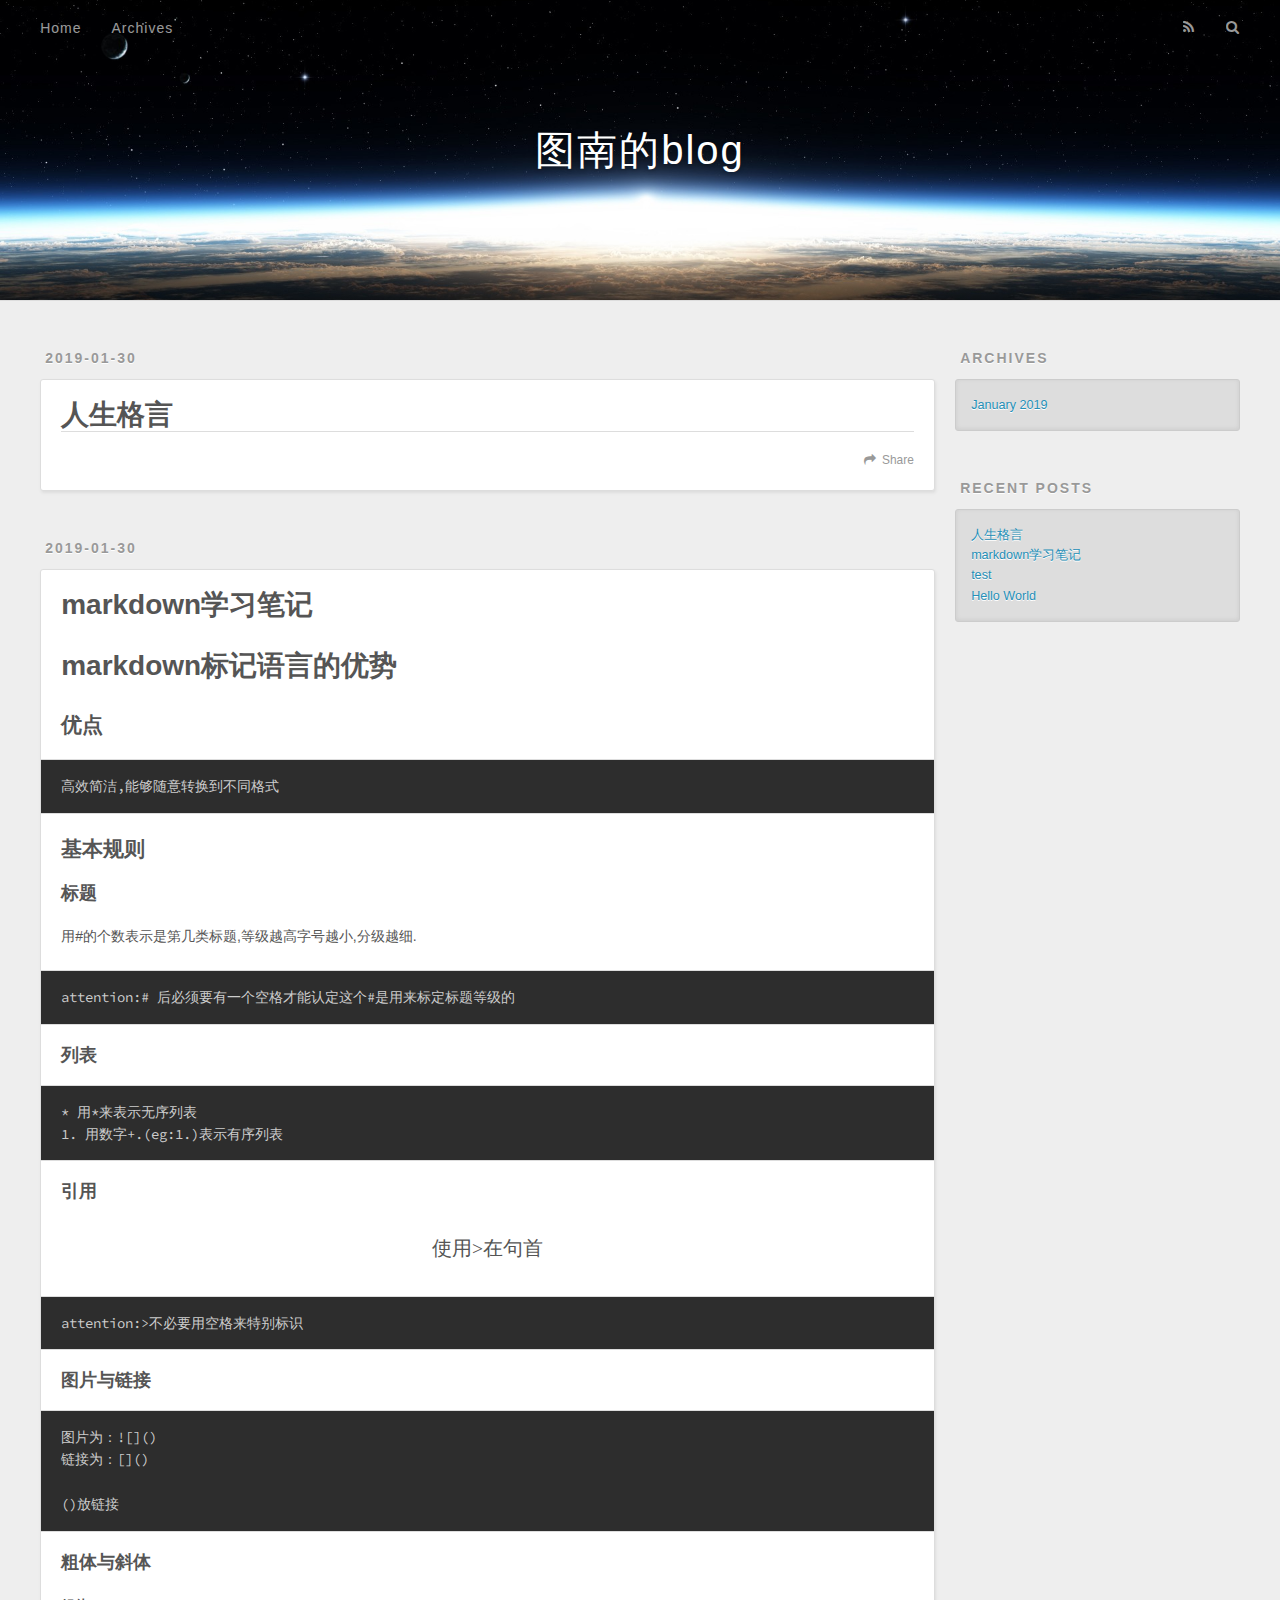
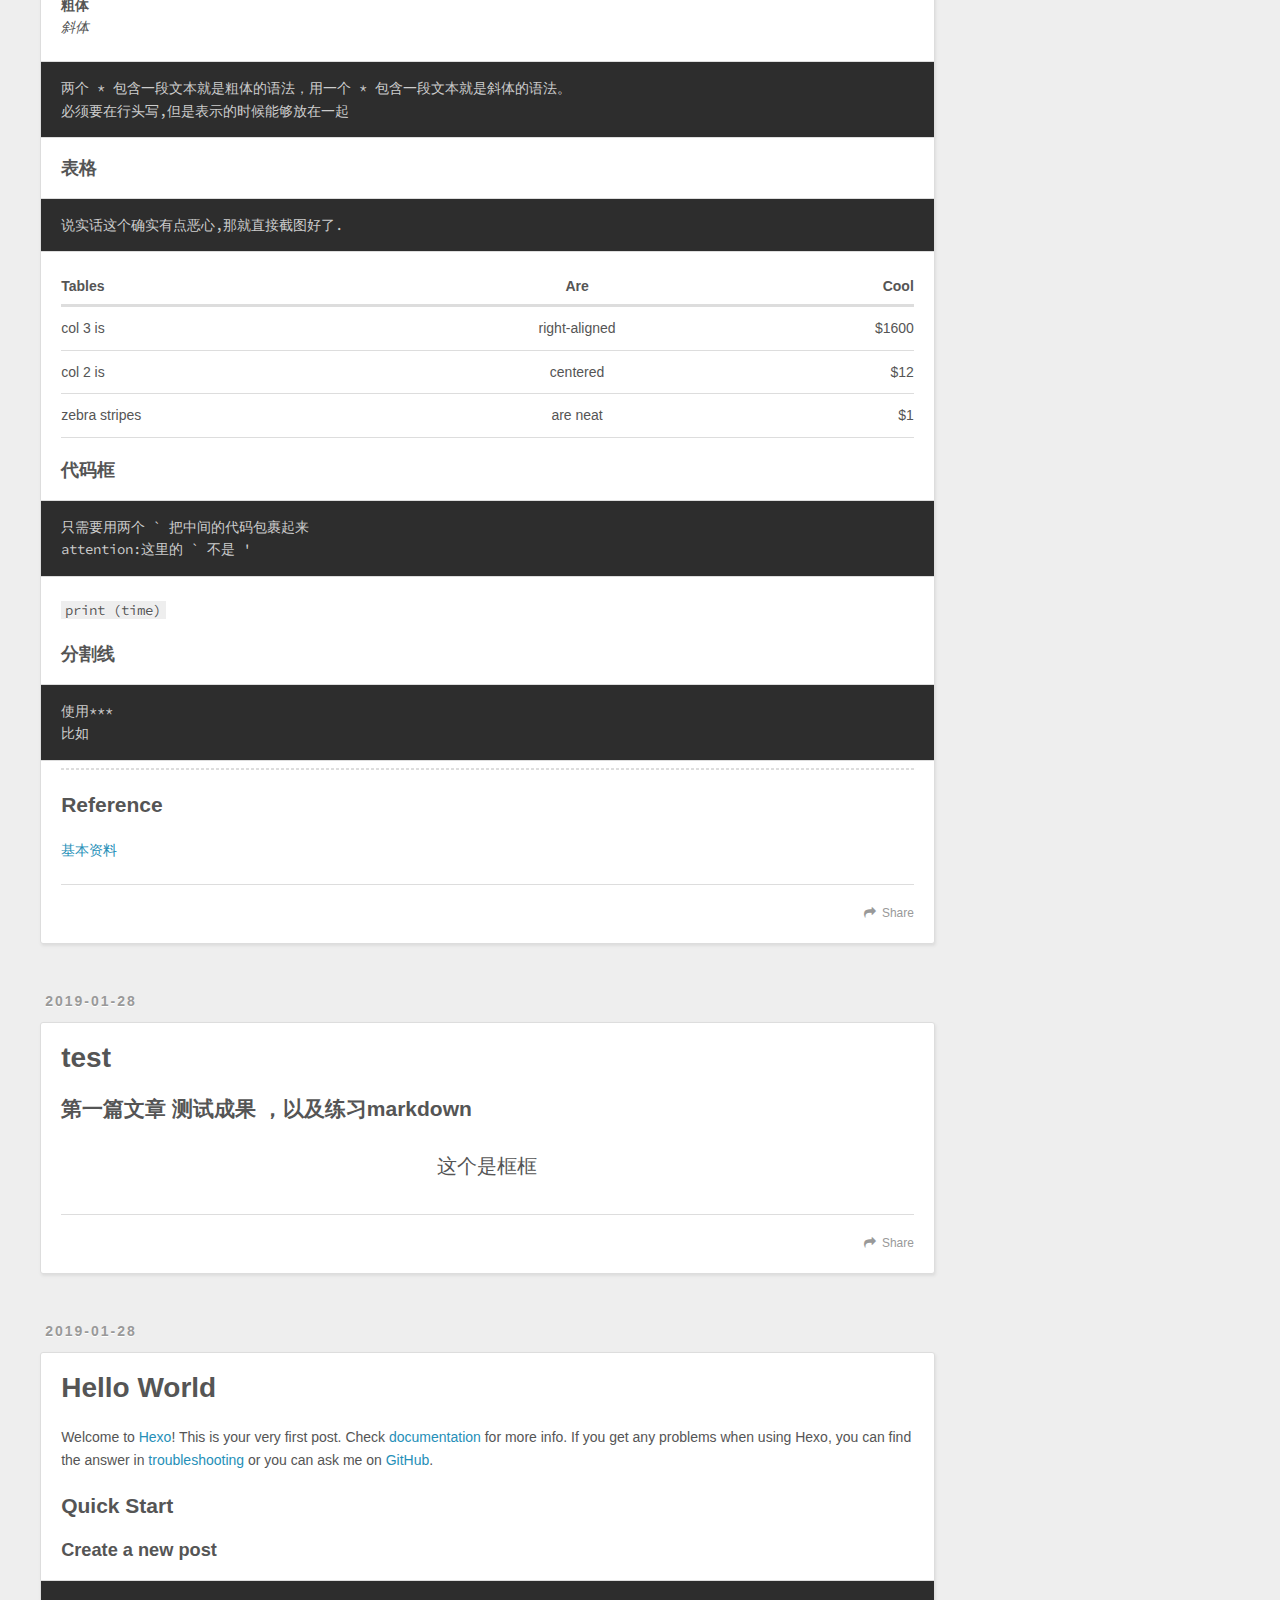
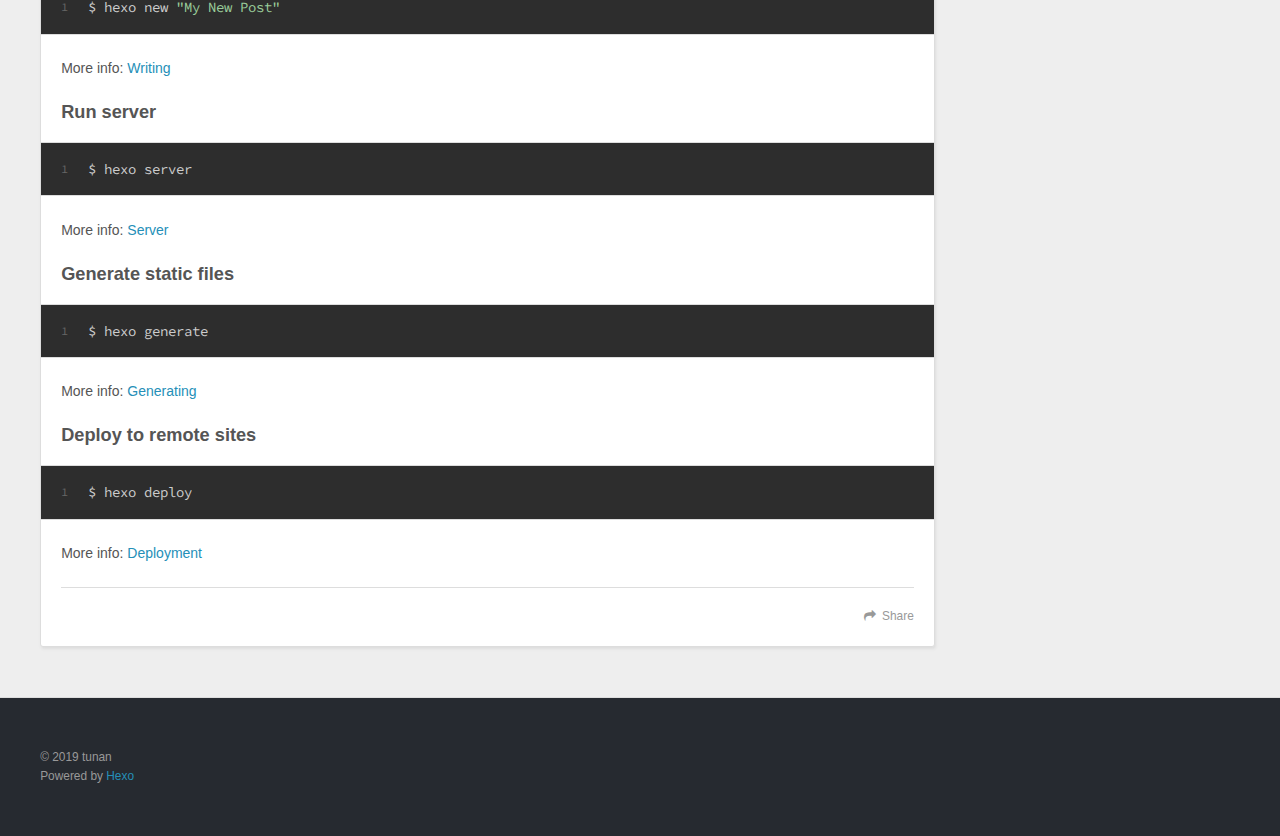
==== commit 94873673: "Site updated: 2019-01-30 16:47:31" ====
--- a/index.html
+++ b/index.html
@@ -63,6 +63,128 @@
       <div class="outer">
         <section id="main">
   
+    <article id="post-人生格言" class="article article-type-post" itemscope="" itemprop="blogPost">
+  <div class="article-meta">
+    <a href="/2019/01/30/人生格言/" class="article-date">
+  <time datetime="2019-01-30T08:08:43.000Z" itemprop="datePublished">2019-01-30</time>
+</a>
+    
+  </div>
+  <div class="article-inner">
+    
+    
+      <header class="article-header">
+        
+  
+    <h1 itemprop="name">
+      <a class="article-title" href="/2019/01/30/人生格言/">人生格言</a>
+    </h1>
+  
+
+      </header>
+    
+    <div class="article-entry" itemprop="articleBody">
+      
+        
+      
+    </div>
+    <footer class="article-footer">
+      <a data-url="http://yoursite.com/2019/01/30/人生格言/" data-id="cjriy6gq80003b8gxsiladc60" class="article-share-link">Share</a>
+      
+      
+    </footer>
+  </div>
+  
+</article>
+
+
+  
+    <article id="post-markdown学习笔记" class="article article-type-post" itemscope="" itemprop="blogPost">
+  <div class="article-meta">
+    <a href="/2019/01/30/markdown学习笔记/" class="article-date">
+  <time datetime="2019-01-30T07:05:36.000Z" itemprop="datePublished">2019-01-30</time>
+</a>
+    
+  </div>
+  <div class="article-inner">
+    
+    
+      <header class="article-header">
+        
+  
+    <h1 itemprop="name">
+      <a class="article-title" href="/2019/01/30/markdown学习笔记/">markdown学习笔记</a>
+    </h1>
+  
+
+      </header>
+    
+    <div class="article-entry" itemprop="articleBody">
+      
+        <h1 id="markdown标记语言的优势"><a href="#markdown标记语言的优势" class="headerlink" title="markdown标记语言的优势"></a>markdown标记语言的优势</h1><h2 id="优点"><a href="#优点" class="headerlink" title="优点"></a>优点</h2><pre><code>高效简洁,能够随意转换到不同格式
+</code></pre><h2 id="基本规则"><a href="#基本规则" class="headerlink" title="基本规则"></a>基本规则</h2><h3 id="标题"><a href="#标题" class="headerlink" title="标题"></a>标题</h3><p>用#的个数表示是第几类标题,等级越高字号越小,分级越细.</p>
+<pre><code>attention:# 后必须要有一个空格才能认定这个#是用来标定标题等级的
+</code></pre><h3 id="列表"><a href="#列表" class="headerlink" title="列表"></a>列表</h3><pre><code>* 用*来表示无序列表
+1. 用数字+.(eg:1.)表示有序列表
+</code></pre><h3 id="引用"><a href="#引用" class="headerlink" title="引用"></a>引用</h3><blockquote>
+<p>使用&gt;在句首</p>
+</blockquote>
+<pre><code>attention:&gt;不必要用空格来特别标识
+</code></pre><h3 id="图片与链接"><a href="#图片与链接" class="headerlink" title="图片与链接"></a>图片与链接</h3><pre><code>图片为：![]()
+链接为：[]()
+
+()放链接
+</code></pre><h3 id="粗体与斜体"><a href="#粗体与斜体" class="headerlink" title="粗体与斜体"></a>粗体与斜体</h3><p><strong>粗体</strong><br><em>斜体</em></p>
+<pre><code>两个 * 包含一段文本就是粗体的语法，用一个 * 包含一段文本就是斜体的语法。
+必须要在行头写,但是表示的时候能够放在一起
+</code></pre><h3 id="表格"><a href="#表格" class="headerlink" title="表格"></a>表格</h3><pre><code>说实话这个确实有点恶心,那就直接截图好了.
+</code></pre><table>
+<thead>
+<tr>
+<th>Tables</th>
+<th style="text-align:center">Are</th>
+<th style="text-align:right">Cool</th>
+</tr>
+</thead>
+<tbody>
+<tr>
+<td>col 3 is</td>
+<td style="text-align:center">right-aligned</td>
+<td style="text-align:right">$1600</td>
+</tr>
+<tr>
+<td>col 2 is</td>
+<td style="text-align:center">centered</td>
+<td style="text-align:right">$12</td>
+</tr>
+<tr>
+<td>zebra stripes</td>
+<td style="text-align:center">are neat</td>
+<td style="text-align:right">$1</td>
+</tr>
+</tbody>
+</table>
+<h3 id="代码框"><a href="#代码框" class="headerlink" title="代码框"></a>代码框</h3><pre><code>只需要用两个 ` 把中间的代码包裹起来
+attention:这里的 ` 不是 &apos; 
+</code></pre><p><code>print (time)</code></p>
+<h3 id="分割线"><a href="#分割线" class="headerlink" title="分割线"></a>分割线</h3><pre><code>使用***
+比如
+</code></pre><hr>
+<h2 id="Reference"><a href="#Reference" class="headerlink" title="Reference"></a>Reference</h2><p><a href="https://www.jianshu.com/p/1e402922ee32/" target="_blank" rel="noopener">基本资料</a></p>
+
+      
+    </div>
+    <footer class="article-footer">
+      <a data-url="http://yoursite.com/2019/01/30/markdown学习笔记/" data-id="cjriy6gpt0000b8gxbipx5epz" class="article-share-link">Share</a>
+      
+      
+    </footer>
+  </div>
+  
+</article>
+
+
+  
     <article id="post-test" class="article article-type-post" itemscope="" itemprop="blogPost">
   <div class="article-meta">
     <a href="/2019/01/28/test/" class="article-date">
@@ -85,12 +207,14 @@
     
     <div class="article-entry" itemprop="articleBody">
       
-        <p>## </p>
+        <h2 id="第一篇文章-测试成果-，以及练习markdown"><a href="#第一篇文章-测试成果-，以及练习markdown" class="headerlink" title="第一篇文章 测试成果 ，以及练习markdown"></a>第一篇文章 测试成果 ，以及练习markdown</h2><blockquote>
+<p>这个是框框</p>
+</blockquote>
 
       
     </div>
     <footer class="article-footer">
-      <a data-url="http://yoursite.com/2019/01/28/test/" data-id="cjrg7s66s0001h0gxtcrzwh61" class="article-share-link">Share</a>
+      <a data-url="http://yoursite.com/2019/01/28/test/" data-id="cjriy6gq60002b8gxzr9cs022" class="article-share-link">Share</a>
       
       
     </footer>
@@ -135,7 +259,7 @@
       
     </div>
     <footer class="article-footer">
-      <a data-url="http://yoursite.com/2019/01/28/hello-world/" data-id="cjrg7s66j0000h0gxru86393l" class="article-share-link">Share</a>
+      <a data-url="http://yoursite.com/2019/01/28/hello-world/" data-id="cjriy6gq20001b8gx9nndv2k9" class="article-share-link">Share</a>
       
       
     </footer>
@@ -176,6 +300,14 @@
       <ul>
         
           <li>
+            <a href="/2019/01/30/人生格言/">人生格言</a>
+          </li>
+        
+          <li>
+            <a href="/2019/01/30/markdown学习笔记/">markdown学习笔记</a>
+          </li>
+        
+          <li>
             <a href="/2019/01/28/test/">test</a>
           </li>
         
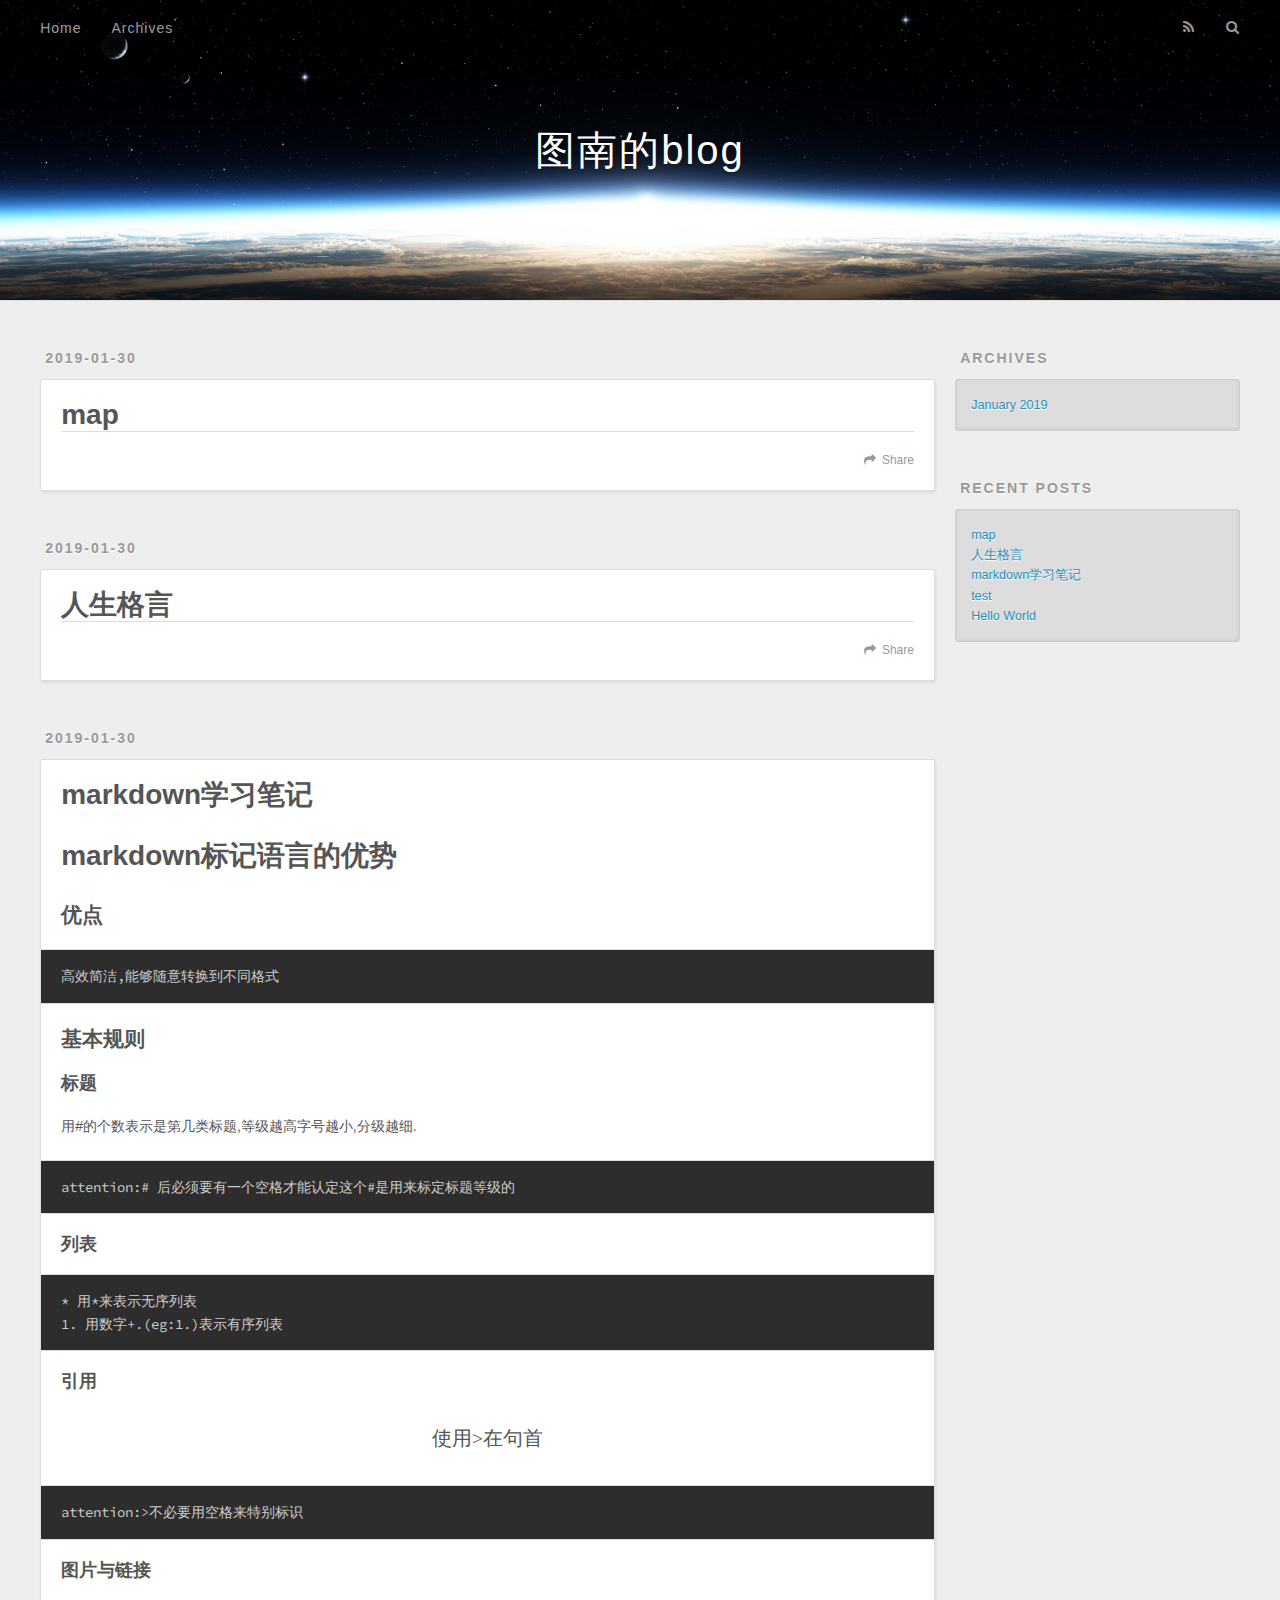
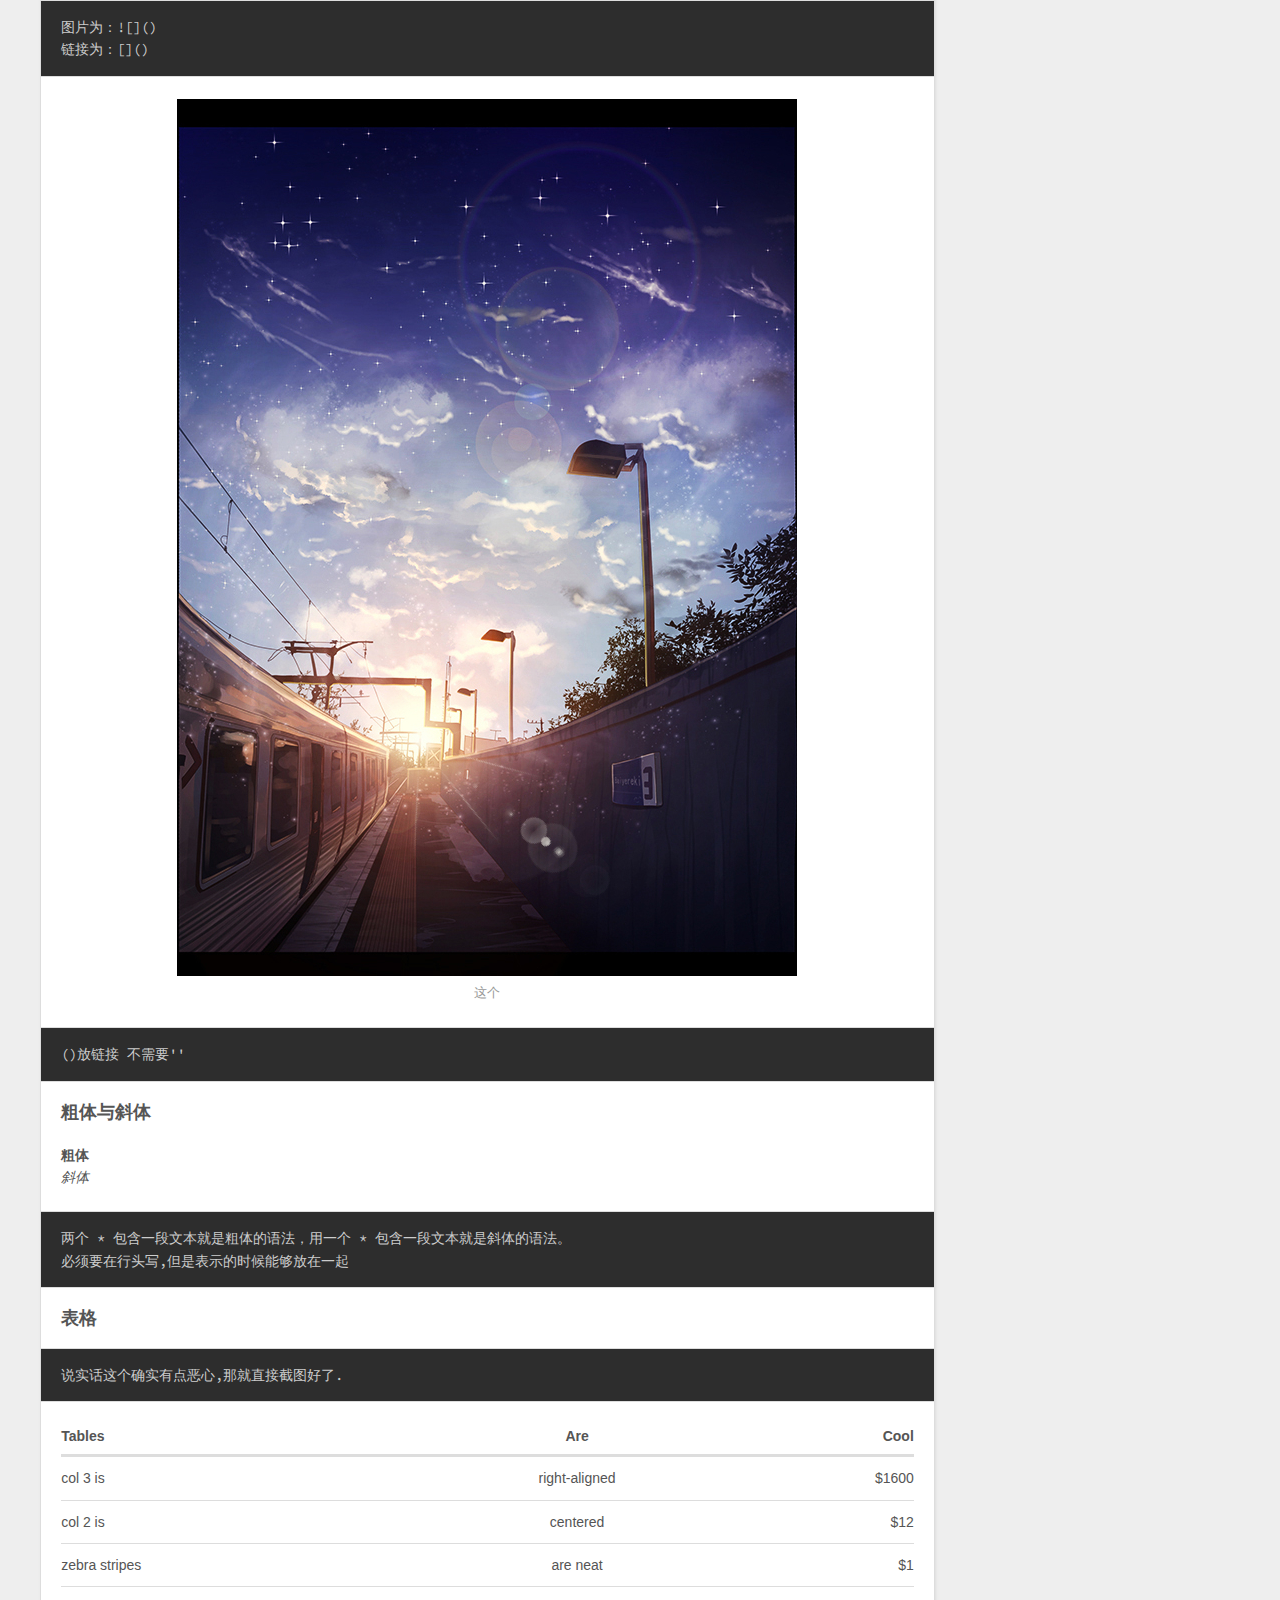
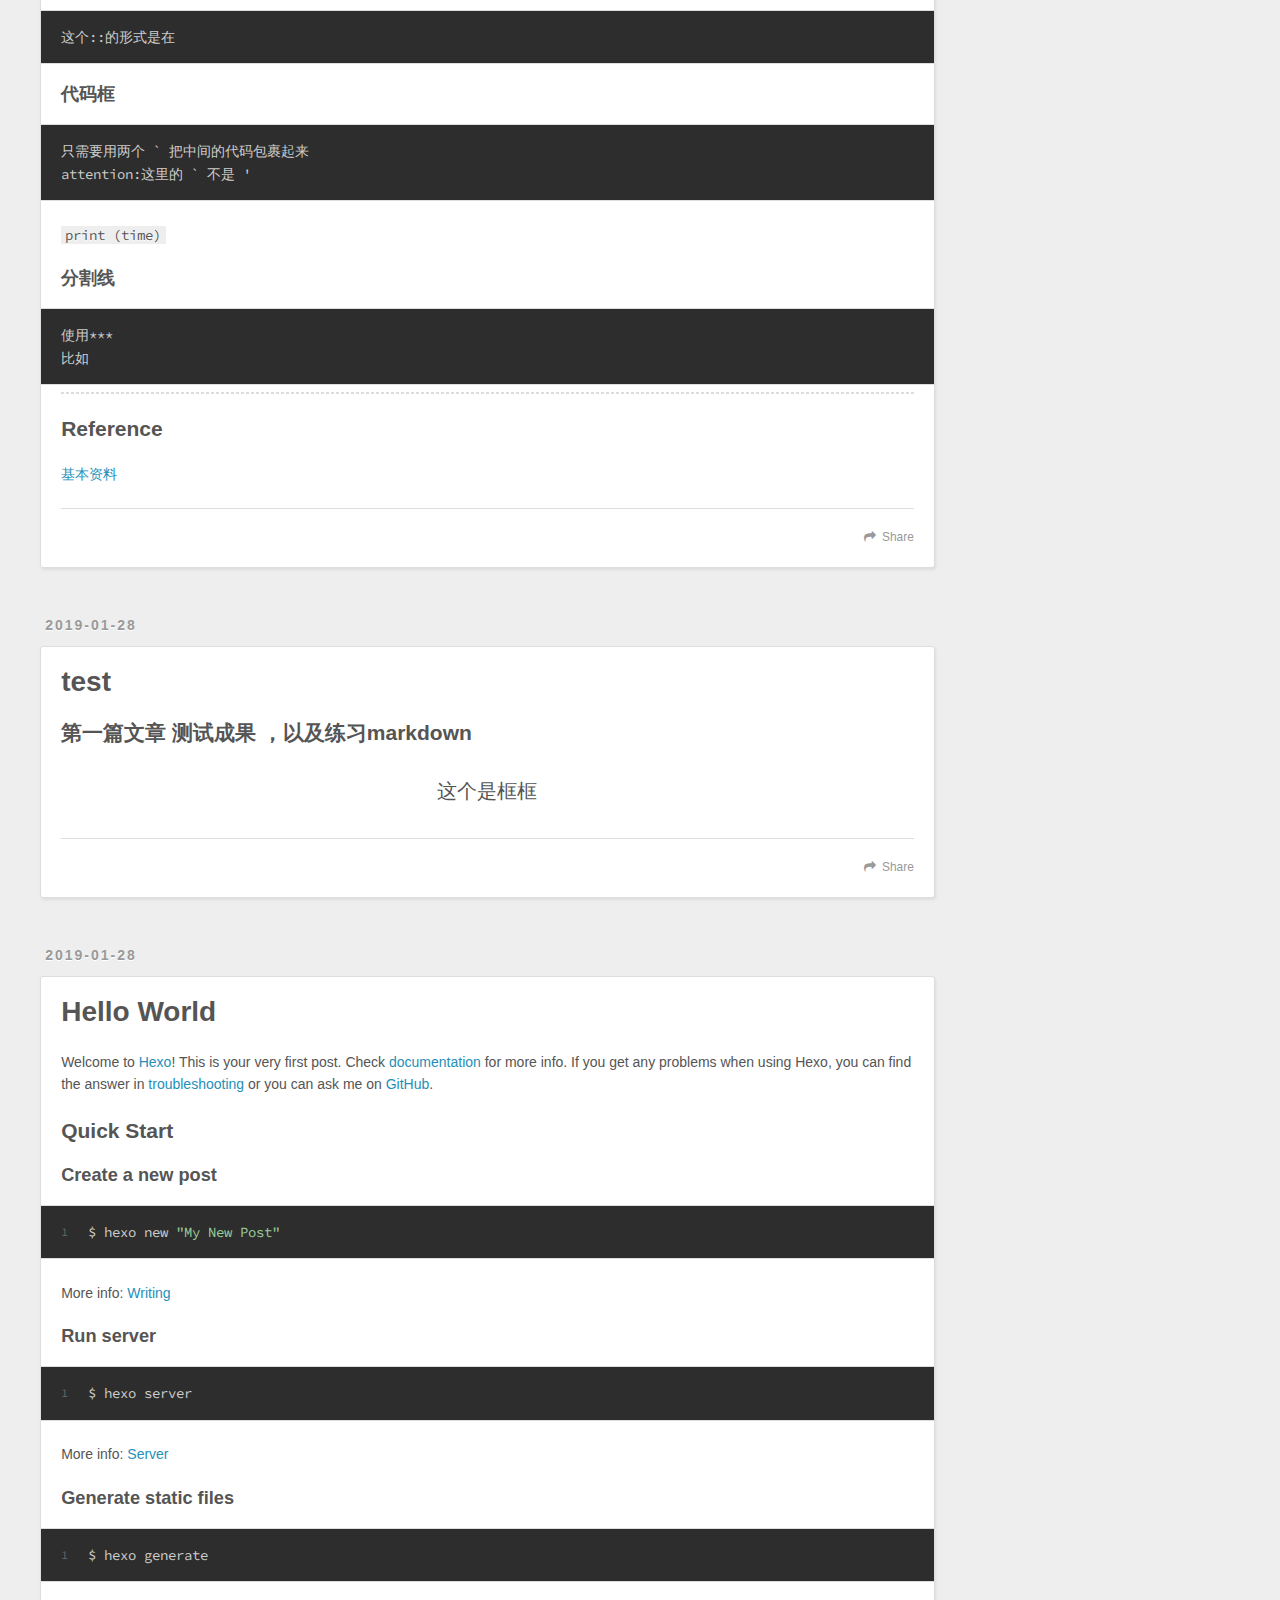
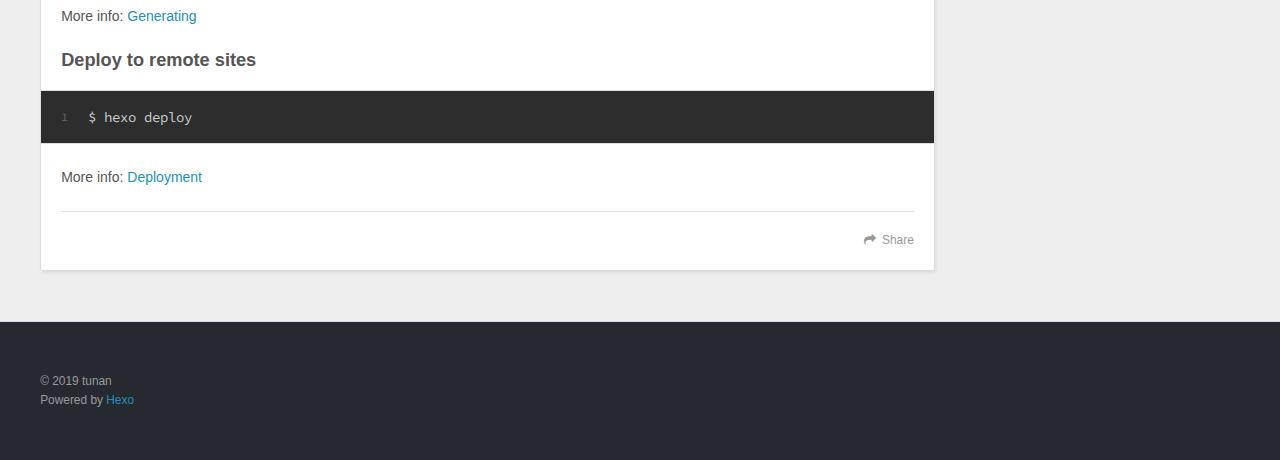
==== commit 962c4f8f: "Site updated: 2019-01-30 17:27:06" ====
--- a/index.html
+++ b/index.html
@@ -63,6 +63,42 @@
       <div class="outer">
         <section id="main">
   
+    <article id="post-map" class="article article-type-post" itemscope="" itemprop="blogPost">
+  <div class="article-meta">
+    <a href="/2019/01/30/map/" class="article-date">
+  <time datetime="2019-01-30T09:25:33.000Z" itemprop="datePublished">2019-01-30</time>
+</a>
+    
+  </div>
+  <div class="article-inner">
+    
+    
+      <header class="article-header">
+        
+  
+    <h1 itemprop="name">
+      <a class="article-title" href="/2019/01/30/map/">map</a>
+    </h1>
+  
+
+      </header>
+    
+    <div class="article-entry" itemprop="articleBody">
+      
+        
+      
+    </div>
+    <footer class="article-footer">
+      <a data-url="http://yoursite.com/2019/01/30/map/" data-id="cjrizlapy0001dcgxnfuemef1" class="article-share-link">Share</a>
+      
+      
+    </footer>
+  </div>
+  
+</article>
+
+
+  
     <article id="post-人生格言" class="article article-type-post" itemscope="" itemprop="blogPost">
   <div class="article-meta">
     <a href="/2019/01/30/人生格言/" class="article-date">
@@ -89,7 +125,7 @@
       
     </div>
     <footer class="article-footer">
-      <a data-url="http://yoursite.com/2019/01/30/人生格言/" data-id="cjriy6gq80003b8gxsiladc60" class="article-share-link">Share</a>
+      <a data-url="http://yoursite.com/2019/01/30/人生格言/" data-id="cjrizlaq60004dcgxhylfwd3w" class="article-share-link">Share</a>
       
       
     </footer>
@@ -132,8 +168,8 @@
 <pre><code>attention:&gt;不必要用空格来特别标识
 </code></pre><h3 id="图片与链接"><a href="#图片与链接" class="headerlink" title="图片与链接"></a>图片与链接</h3><pre><code>图片为：![]()
 链接为：[]()
-
-()放链接
+</code></pre><p><img src="/2019/01/30/markdown学习笔记/62684637_p0.jpg" alt="这个"></p>
+<pre><code>()放链接 不需要&apos;&apos;
 </code></pre><h3 id="粗体与斜体"><a href="#粗体与斜体" class="headerlink" title="粗体与斜体"></a>粗体与斜体</h3><p><strong>粗体</strong><br><em>斜体</em></p>
 <pre><code>两个 * 包含一段文本就是粗体的语法，用一个 * 包含一段文本就是斜体的语法。
 必须要在行头写,但是表示的时候能够放在一起
@@ -164,7 +200,8 @@
 </tr>
 </tbody>
 </table>
-<h3 id="代码框"><a href="#代码框" class="headerlink" title="代码框"></a>代码框</h3><pre><code>只需要用两个 ` 把中间的代码包裹起来
+<pre><code>这个::的形式是在
+</code></pre><h3 id="代码框"><a href="#代码框" class="headerlink" title="代码框"></a>代码框</h3><pre><code>只需要用两个 ` 把中间的代码包裹起来
 attention:这里的 ` 不是 &apos; 
 </code></pre><p><code>print (time)</code></p>
 <h3 id="分割线"><a href="#分割线" class="headerlink" title="分割线"></a>分割线</h3><pre><code>使用***
@@ -175,7 +212,7 @@
       
     </div>
     <footer class="article-footer">
-      <a data-url="http://yoursite.com/2019/01/30/markdown学习笔记/" data-id="cjriy6gpt0000b8gxbipx5epz" class="article-share-link">Share</a>
+      <a data-url="http://yoursite.com/2019/01/30/markdown学习笔记/" data-id="cjrizlaq40003dcgx0mrfi4gh" class="article-share-link">Share</a>
       
       
     </footer>
@@ -214,7 +251,7 @@
       
     </div>
     <footer class="article-footer">
-      <a data-url="http://yoursite.com/2019/01/28/test/" data-id="cjriy6gq60002b8gxzr9cs022" class="article-share-link">Share</a>
+      <a data-url="http://yoursite.com/2019/01/28/test/" data-id="cjrizlaq10002dcgxyxj7gpjg" class="article-share-link">Share</a>
       
       
     </footer>
@@ -259,7 +296,7 @@
       
     </div>
     <footer class="article-footer">
-      <a data-url="http://yoursite.com/2019/01/28/hello-world/" data-id="cjriy6gq20001b8gx9nndv2k9" class="article-share-link">Share</a>
+      <a data-url="http://yoursite.com/2019/01/28/hello-world/" data-id="cjrizlapq0000dcgxdmuyhk7w" class="article-share-link">Share</a>
       
       
     </footer>
@@ -300,6 +337,10 @@
       <ul>
         
           <li>
+            <a href="/2019/01/30/map/">map</a>
+          </li>
+        
+          <li>
             <a href="/2019/01/30/人生格言/">人生格言</a>
           </li>
         
